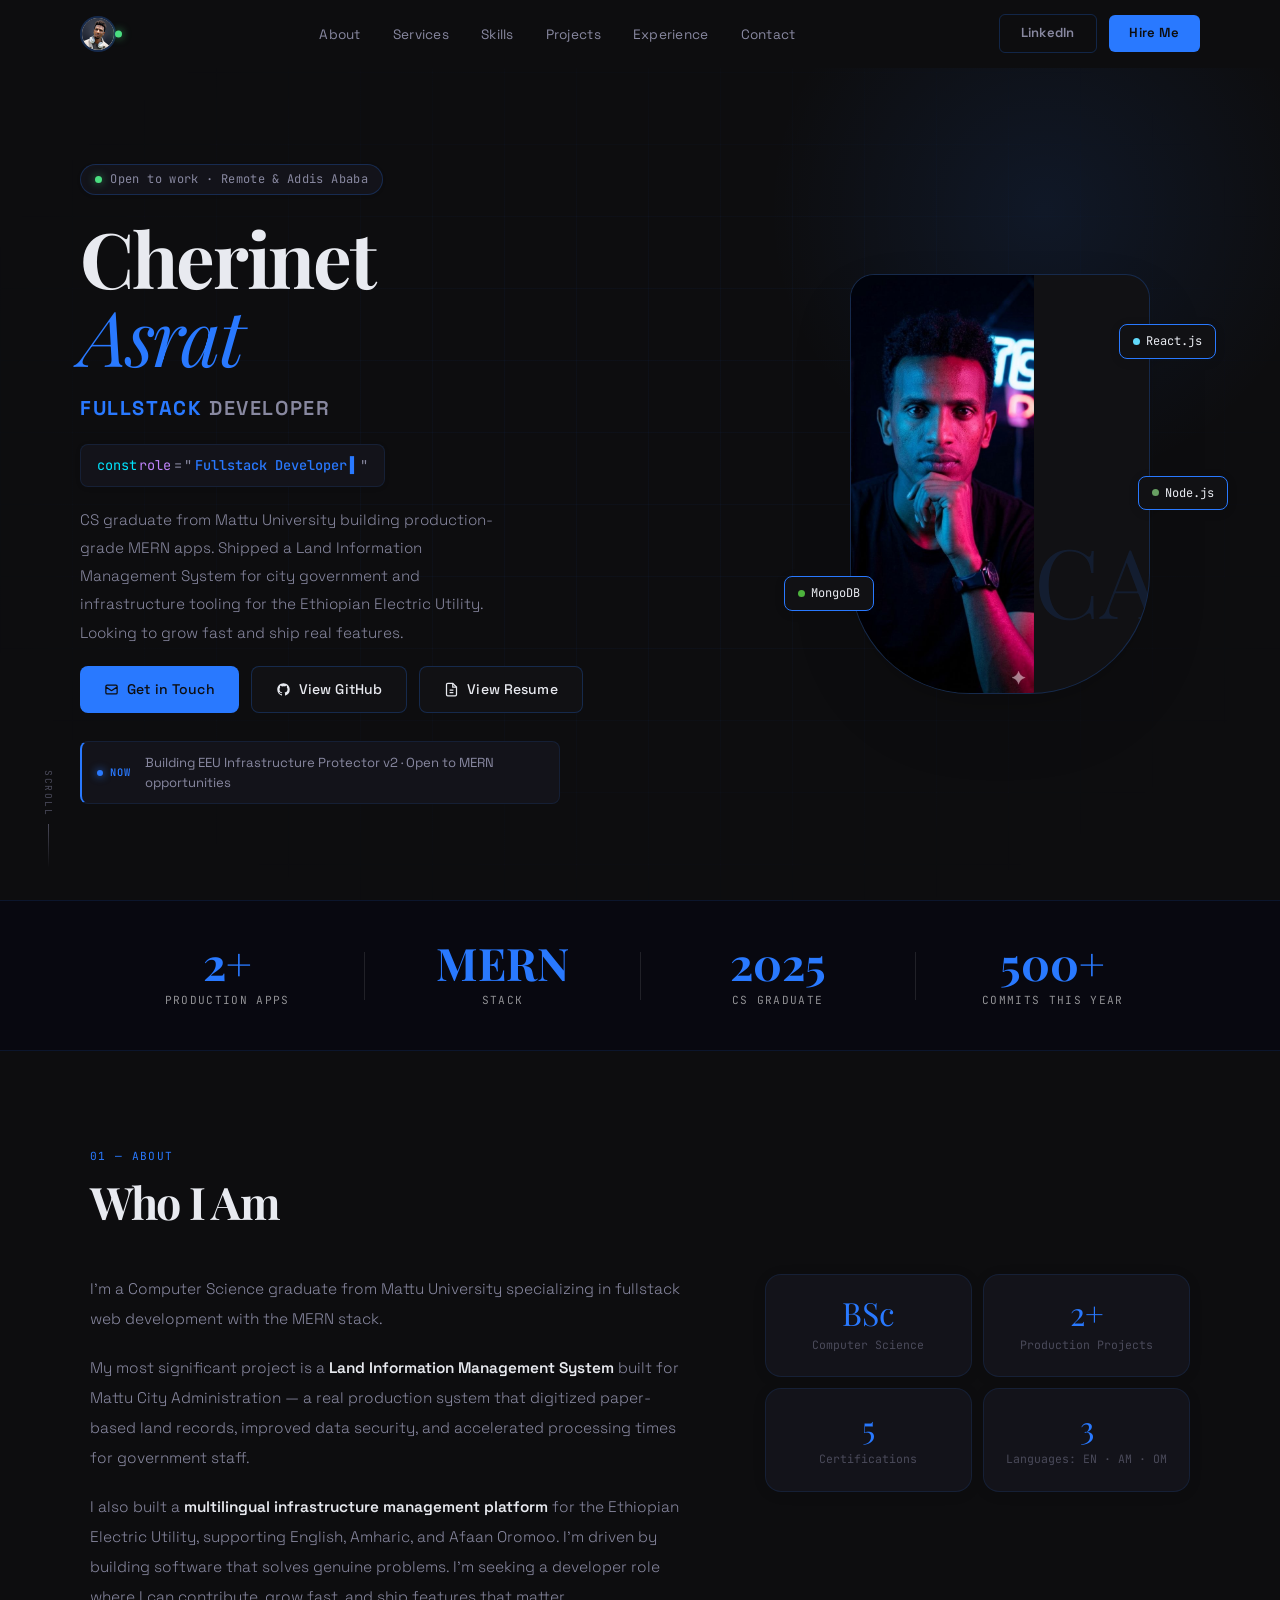
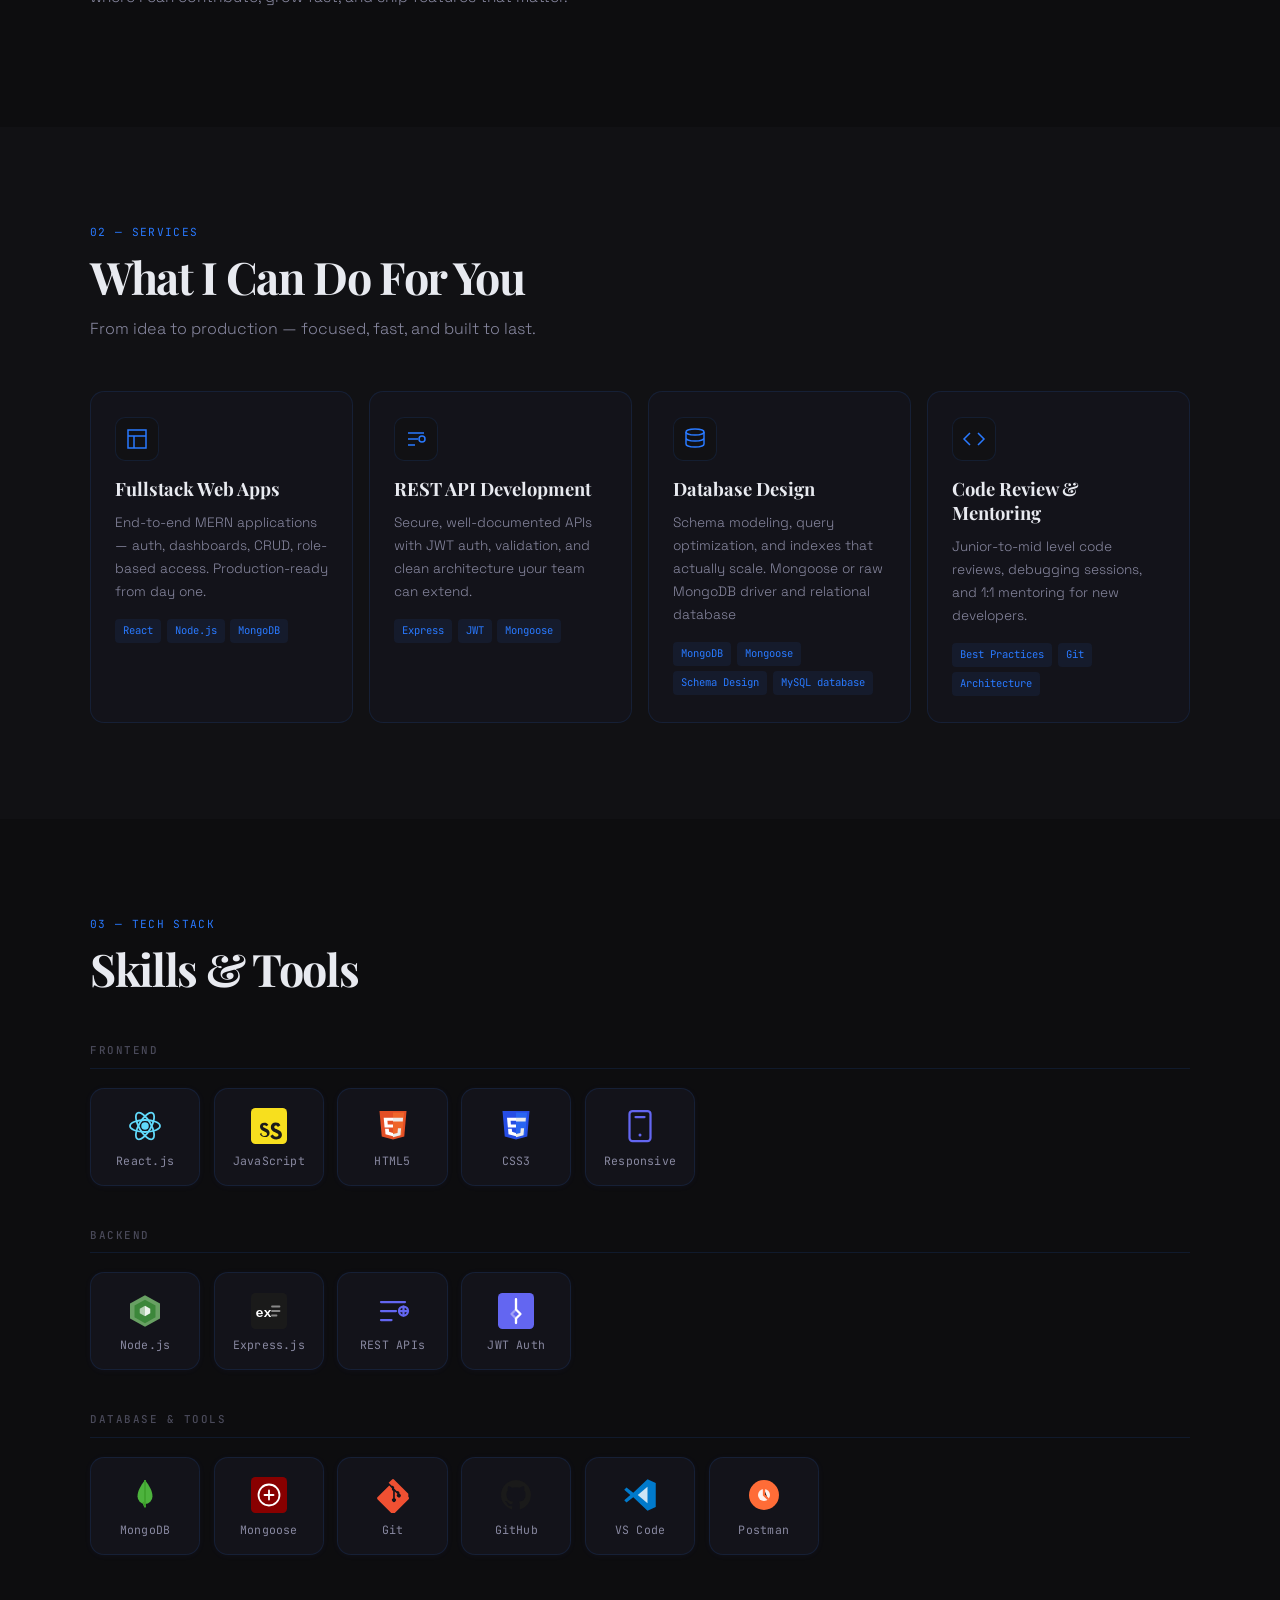
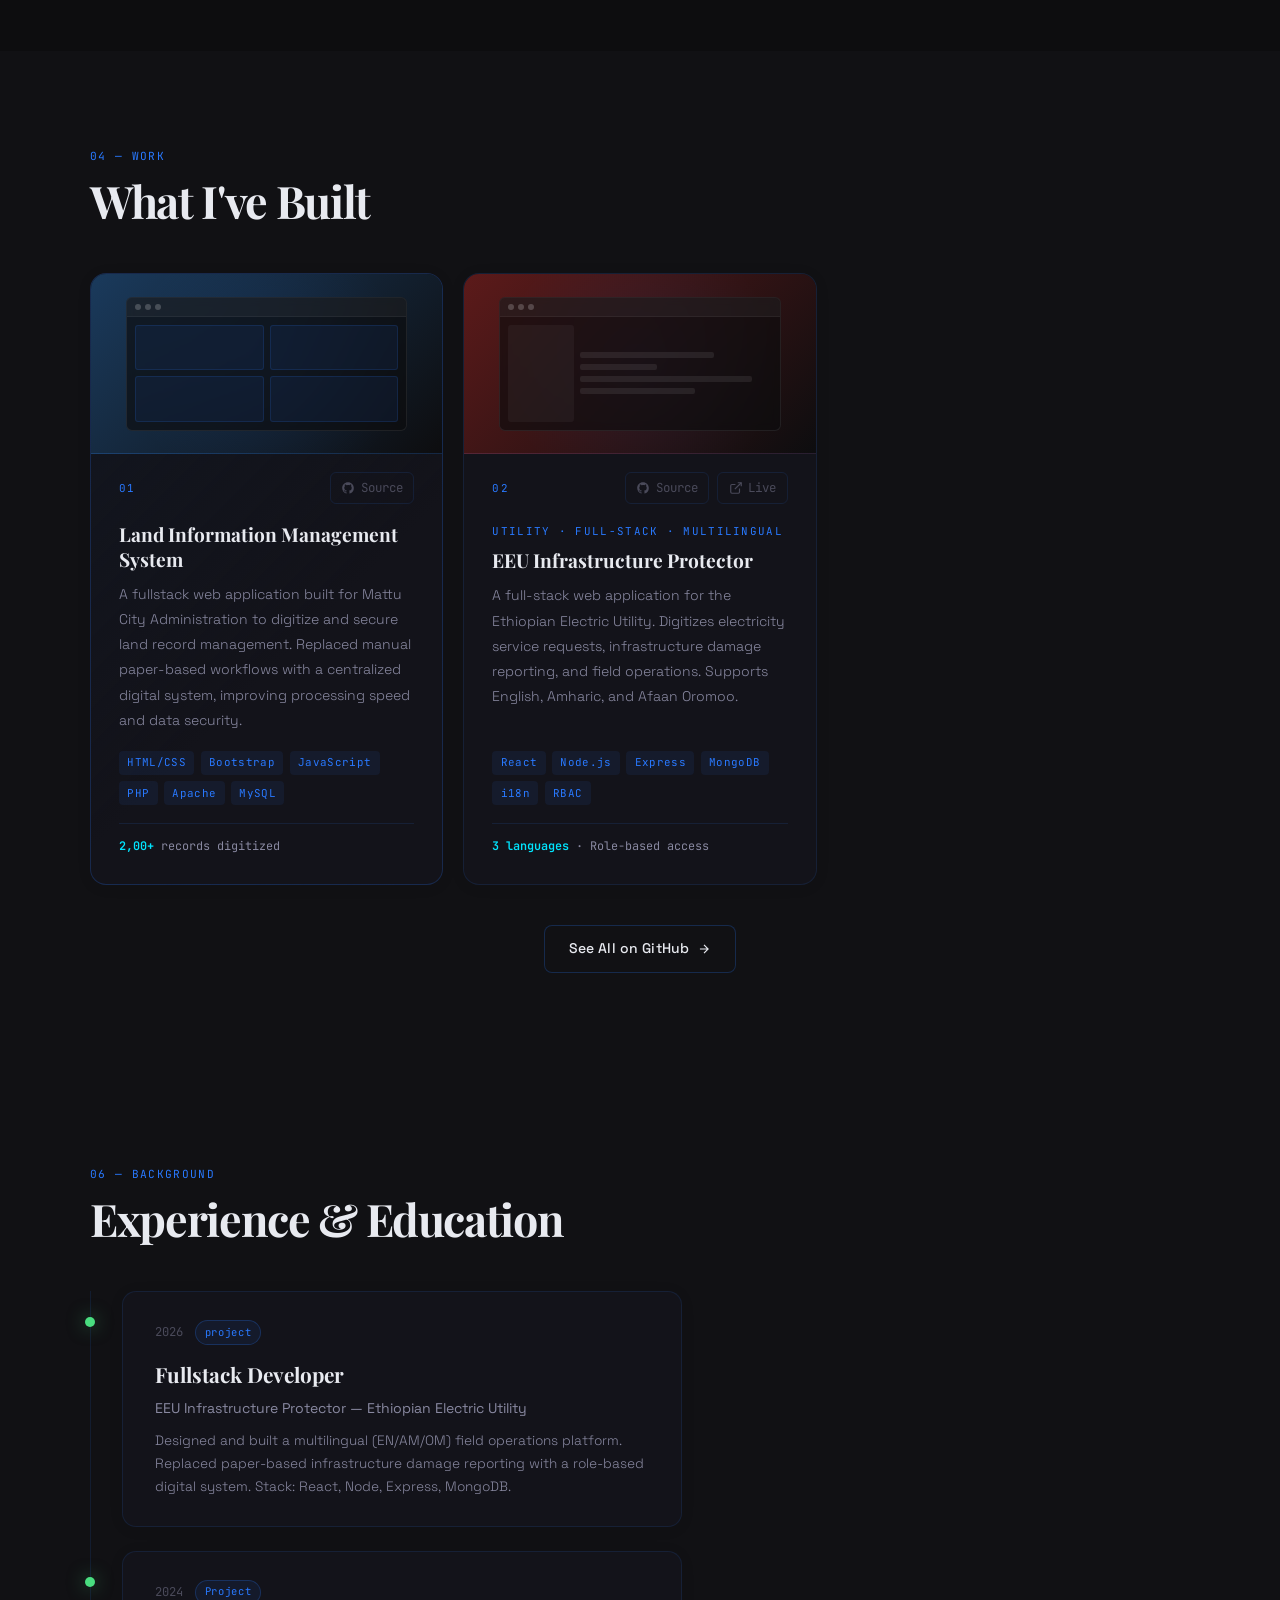
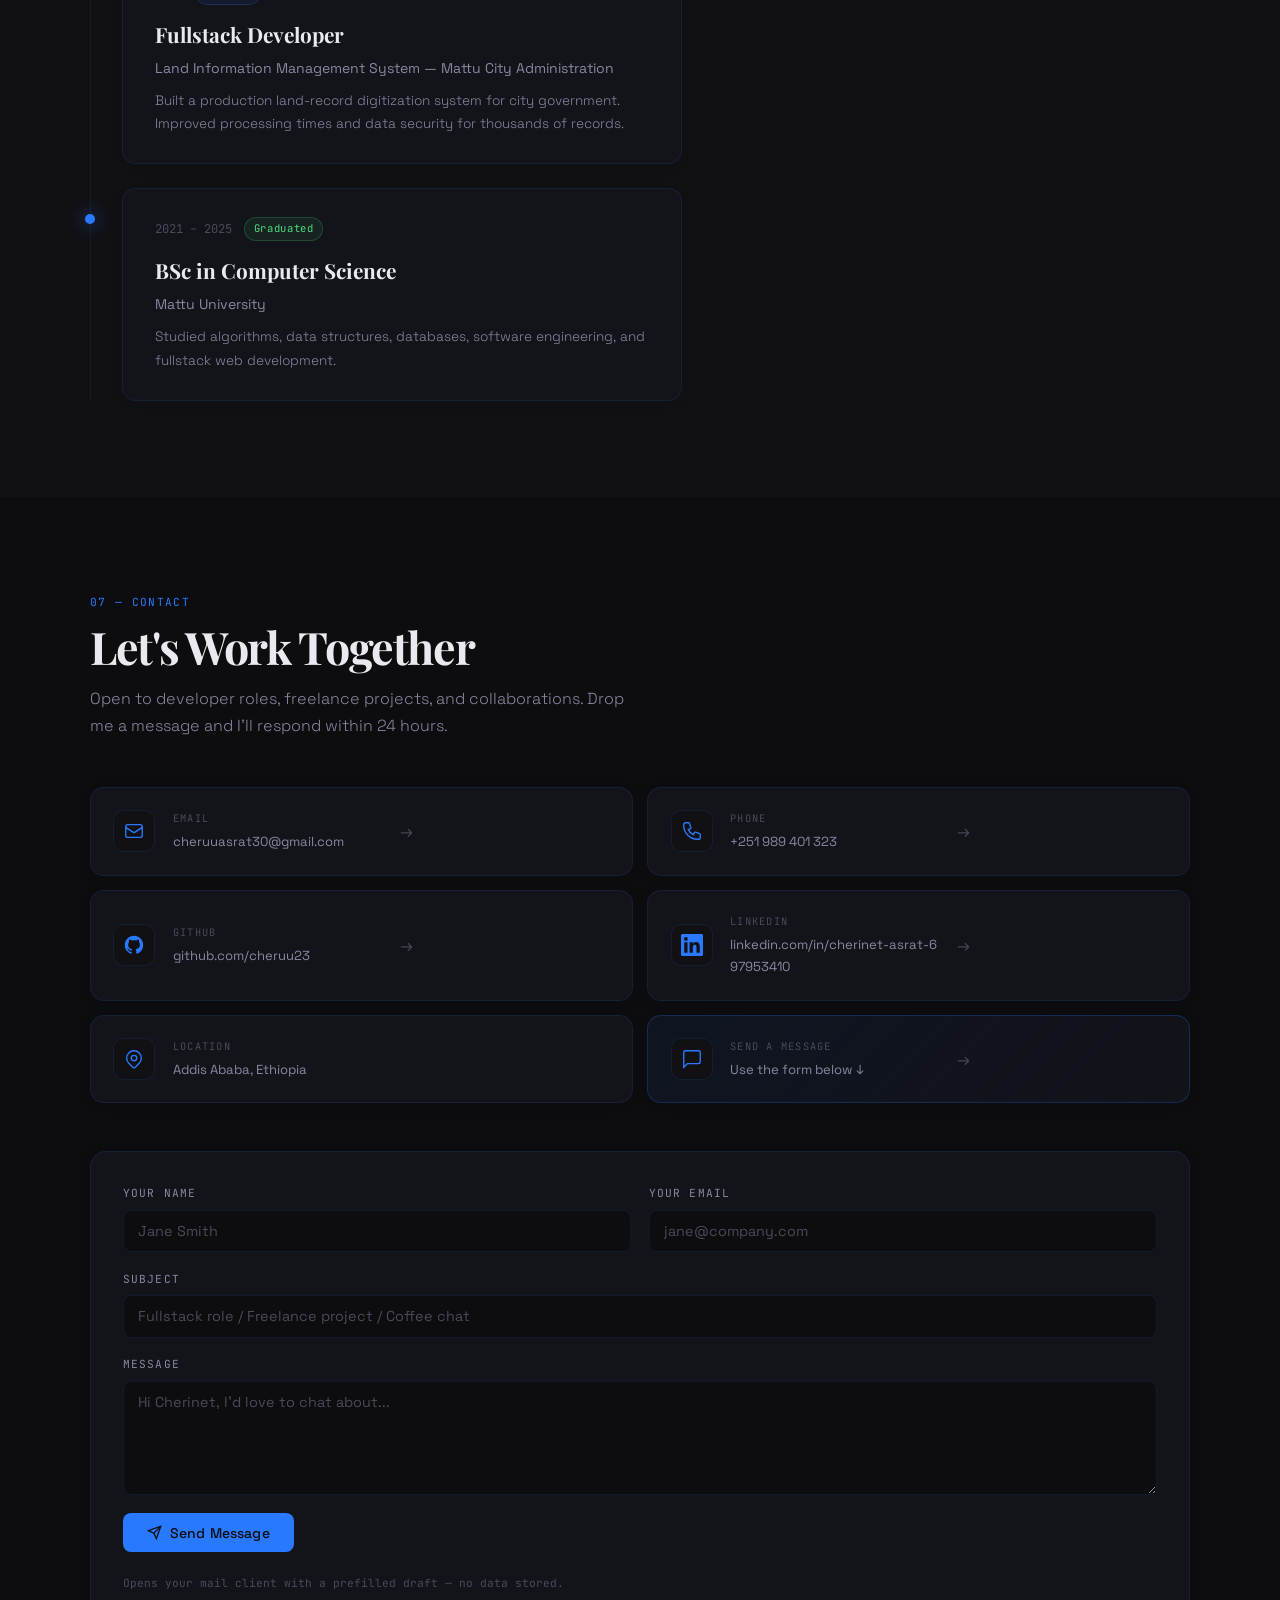
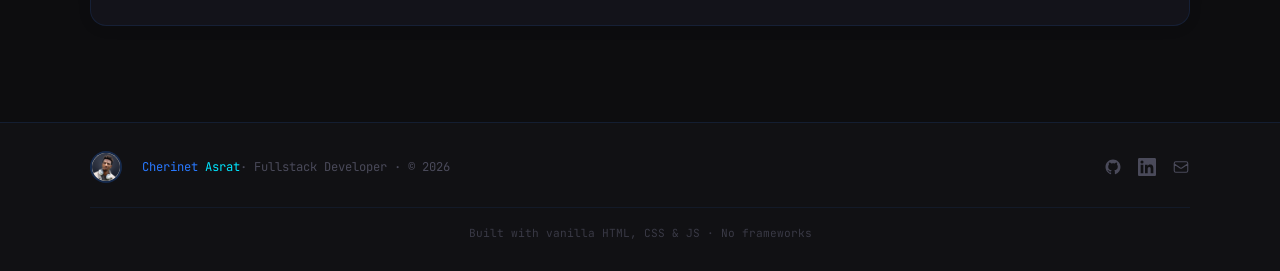
==== index.html @ 6701a4c5 "Update index.html" ====
<!DOCTYPE html>
<html lang="en">
<head>
  <meta charset="UTF-8" />
  <meta name="viewport" content="width=device-width, initial-scale=1.0"/>
  <meta name="description" content="Cherinet Asrat — Fullstack MERN Developer. CS graduate from Mattu University. Built production apps for Mattu City Administration and Ethiopian Electric Utility. Open to developer roles." />
  <meta name="keywords" content="Cherinet Asrat, Fullstack Developer, MERN Stack, React, Node.js, MongoDB, Ethiopia, Mattu University, Hire Developer" />
  <meta name="author" content="Cherinet Asrat" />
  <meta name="theme-color" content="#0d0d0f" />

  <!-- Open Graph -->
  <meta property="og:title" content="Cherinet Asrat — Fullstack MERN Developer" />
  <meta property="og:description" content="CS graduate building production-grade MERN apps. Shipped a Land Information Management System for city government. Open to opportunities." />
  <meta property="og:type" content="website" />
  <meta property="og:locale" content="en_US" />

  <!-- Twitter -->
  <meta name="twitter:card" content="summary_large_image" />
  <meta name="twitter:title" content="Cherinet Asrat — Fullstack MERN Developer" />
  <meta name="twitter:description" content="CS graduate building production-grade MERN apps. Open to developer roles." />

  <title>Cherinet Asrat — Fullstack MERN Developer · Open to Work</title>

  <link rel="icon" type="image/svg+xml" href="data:image/svg+xml,%3Csvg xmlns='http://www.w3.org/2000/svg' viewBox='0 0 100 100'%3E%3Crect width='100' height='100' rx='20' fill='%232979ff'/%3E%3Ctext x='50' y='68' font-family='Georgia,serif' font-size='52' font-weight='700' fill='%23000' text-anchor='middle'%3ECA%3C/text%3E%3C/svg%3E" />

  <link rel="preconnect" href="https://fonts.googleapis.com">
  <link rel="preconnect" href="https://fonts.gstatic.com" crossorigin>
  <link href="https://fonts.googleapis.com/css2?family=Playfair+Display:ital,wght@0,400;0,700;1,400&family=Space+Grotesk:wght@300;400;500;600&family=JetBrains+Mono:wght@400;500&display=swap" rel="stylesheet"/>

  <link rel="stylesheet" href="style.css" />
</head>
<body>

  <!-- Scroll Progress -->
  <div class="scroll-progress" id="scrollProgress"></div>

  <!-- Cursor Glow (desktop) -->
  <div class="cursor-glow" id="cursorGlow" aria-hidden="true"></div>

  <!-- Navbar -->
  <nav class="navbar" id="navbar">
    <div class="nav-inner">
      <a href="#hero" class="nav-logo nav-logo--photo" aria-label="Cherinet Asrat — Home">
        <img src="cheruu.png" alt="Cherinet Asrat" class="logo-photo" onerror="this.style.display='none';this.nextElementSibling.style.display='flex'">
        <span class="logo-mark logo-mark--fallback">CA</span>
        <span class="logo-pulse" aria-hidden="true"></span>
      </a>
      <ul class="nav-links" id="navLinks">
        <li><a href="#about">About</a></li>
        <li><a href="#services">Services</a></li>
        <li><a href="#skills">Skills</a></li>
        <li><a href="#projects">Projects</a></li>
        <li><a href="#experience">Experience</a></li>
        <li><a href="#contact">Contact</a></li>
      </ul>
      <div class="nav-actions">
        <a href="https://www.linkedin.com/in/cherinet-asrat-697953410" target="_blank" rel="noopener" class="btn-nav btn-nav--ghost">LinkedIn</a>
        <a href="mailto:cheruuasrat30@gmail.com" class="btn-nav">Hire Me</a>
      </div>
      <button class="hamburger" id="hamburger" aria-label="Toggle menu" aria-expanded="false">
        <span></span><span></span><span></span>
      </button>
    </div>
  </nav>

  <!-- Hero -->
  <section class="hero" id="hero">
    <div class="hero-inner">
      <div class="hero-left">
        <!-- Open to work badge -->
        <div class="hero-badge">
          <span class="badge-dot"></span>
          <span>Open to work · Remote & Addis Ababa</span>
        </div>

        <h1>Cherinet<br><em>Asrat</em></h1>
        <p class="hero-title-sub"><span class="hero-title-highlight">Fullstack</span> Developer</p>

        <!-- Animated rotating role (terminal style) -->
        <div class="hero-role" id="heroRole" aria-live="polite">
          <span class="role-prefix">const</span>
          <span class="role-var">role</span>
          <span class="role-eq"> = </span>
          <span class="role-bracket">"</span>
          <span class="role-typed" id="roleTyped"></span>
          <span class="role-cursor" aria-hidden="true">▌</span>
          <span class="role-bracket">"</span>
        </div>

        <p class="hero-bio">
          CS graduate from Mattu University building production-grade MERN apps.
          Shipped a Land Information Management System for city government
          and infrastructure tooling for the Ethiopian Electric Utility.
          Looking to grow fast and ship real features.
        </p>

        <div class="hero-cta">
          <a href="mailto:cheruuasrat30@gmail.com" class="btn btn-primary">
            <svg viewBox="0 0 24 24" fill="none" stroke="currentColor" stroke-width="2" width="15" height="15"><path d="M3 8l7.89 5.26a2 2 0 002.22 0L21 8M5 19h14a2 2 0 002-2V7a2 2 0 00-2-2H5a2 2 0 00-2 2v10a2 2 0 002 2z"/></svg>
            Get in Touch
          </a>
          <a href="https://github.com/cheruu23" target="_blank" rel="noopener" class="btn btn-ghost">
            <svg viewBox="0 0 24 24" fill="currentColor" width="15" height="15"><path d="M12 2C6.477 2 2 6.484 2 12.017c0 4.425 2.865 8.18 6.839 9.504.5.092.682-.217.682-.483 0-.237-.008-.868-.013-1.703-2.782.605-3.369-1.343-3.369-1.343-.454-1.158-1.11-1.466-1.11-1.466-.908-.62.069-.608.069-.608 1.003.07 1.531 1.032 1.531 1.032.892 1.53 2.341 1.088 2.91.832.092-.647.35-1.088.636-1.338-2.22-.253-4.555-1.113-4.555-4.951 0-1.093.39-1.988 1.029-2.688-.103-.253-.446-1.272.098-2.65 0 0 .84-.27 2.75 1.026A9.564 9.564 0 0112 6.844c.85.004 1.705.115 2.504.337 1.909-1.296 2.747-1.027 2.747-1.027.546 1.379.202 2.398.1 2.651.64.7 1.028 1.595 1.028 2.688 0 3.848-2.339 4.695-4.566 4.943.359.309.678.92.678 1.855 0 1.338-.012 2.419-.012 2.747 0 .268.18.58.688.482A10.019 10.019 0 0022 12.017C22 6.484 17.522 2 12 2z"/></svg>
            View GitHub
          </a>
          <a href="Cherinet Asrat.pdf" class="btn btn-ghost">
    <svg viewBox="0 0 24 24" fill="none" stroke="currentColor" stroke-width="2" width="15" height="15"><path d="M14 2H6a2 2 0 00-2 2v16a2 2 0 002 2h12a2 2 0 002-2V8z"/><polyline points="14 2 14 8 20 8"/><line x1="9" y1="13" x2="15" y2="13"/><line x1="9" y1="17" x2="15" y2="17"/></svg>
    View Resume
</a>
        </div>

        <!-- "Now" widget -->
        <div class="now-widget">
          <div class="now-label">
            <span class="now-dot"></span>
            <span>NOW</span>
          </div>
          <p class="now-text" id="nowText">Building EEU Infrastructure Protector v2 · Open to MERN opportunities</p>
        </div>
      </div>

      <div class="hero-right">
        <div class="hero-photo-wrap">
          <div class="hero-photo-rect">
            <div class="hero-photo-gradient" aria-hidden="true"></div>
            <img src="CHERUUHERO.jpg" alt="Cherinet Asrat" onerror="this.style.display='none';this.previousElementSibling.classList.add('visible')">
            <div class="hero-initials">CA</div>
          </div>
          <div class="hero-tag hero-tag--1">
            <span class="tag-dot react"></span> React.js
          </div>
          <div class="hero-tag hero-tag--2">
            <span class="tag-dot node"></span> Node.js
          </div>
          <div class="hero-tag hero-tag--3">
            <span class="tag-dot mongo"></span> MongoDB
          </div>
        </div>
      </div>
    </div>

    <div class="hero-scroll">
      <span>Scroll</span>
      <div class="scroll-line"></div>
    </div>
  </section>

  <!-- Stats Strip -->
  <div class="stats-strip">
    <div class="stats-strip-inner">
      <div class="strip-stat">
        <span class="strip-num"><span class="counter" data-target="2">0</span>+</span>
        <span class="strip-label">Production Apps</span>
      </div>
      <div class="strip-divider"></div>
      <div class="strip-stat">
        <span class="strip-num">MERN</span>
        <span class="strip-label">Stack</span>
      </div>
      <div class="strip-divider"></div>
      <div class="strip-stat">
        <span class="strip-num">2025</span>
        <span class="strip-label">CS Graduate</span>
      </div>
      <div class="strip-divider"></div>
      <div class="strip-stat">
        <span class="strip-num"><span class="counter" data-target="500">0</span>+</span>
        <span class="strip-label">Commits This Year</span>
      </div>
    </div>
  </div>

  <!-- About -->
  <section class="section" id="about">
    <div class="container">
      <div class="section-header">
        <span class="section-eyebrow">01 — About</span>
        <h2 class="section-title">Who I Am</h2>
      </div>
      <div class="about-grid">
        <div class="about-text-block">
          <p>
            I'm a Computer Science graduate from Mattu University specializing in
            fullstack web development with the MERN stack.
          </p>
          <p>
            My most significant project is a <strong>Land Information Management System</strong> built
            for Mattu City Administration — a real production system that digitized paper-based land
            records, improved data security, and accelerated processing times for government staff.
          </p>
          <p>
            I also built a <strong>multilingual infrastructure management platform</strong> for the
            Ethiopian Electric Utility, supporting English, Amharic, and Afaan Oromoo.
            I'm driven by building software that solves genuine problems. I'm seeking a developer
            role where I can contribute, grow fast, and ship features that matter.
          </p>
        </div>
        <div class="about-stats">
          <div class="stat-card">
            <span class="stat-num">BSc</span>
            <span class="stat-label">Computer Science</span>
          </div>
          <div class="stat-card">
            <span class="stat-num">2+</span>
            <span class="stat-label">Production Projects</span>
          </div>
          <div class="stat-card">
            <span class="stat-num" id="dynamic-cert-count">5</span>
            <span class="stat-label">Certifications</span>
          </div>
          <div class="stat-card">
            <span class="stat-num">3</span>
            <span class="stat-label">Languages: EN · AM · OM</span>
          </div>
        </div>
      </div>
    </div>
  </section>

  <!-- Services -->
  <section class="section section--alt" id="services">
    <div class="container">
      <div class="section-header">
        <span class="section-eyebrow">02 — Services</span>
        <h2 class="section-title">What I Can Do For You</h2>
        <p class="section-subtitle">From idea to production — focused, fast, and built to last.</p>
      </div>
      <div class="services-grid">

        <div class="service-card">
          <div class="service-icon">
            <svg viewBox="0 0 24 24" fill="none" stroke="currentColor" stroke-width="1.5" width="24" height="24">
              <path d="M3 3h18v18H3z"/><path d="M3 9h18M9 21V9"/>
            </svg>
          </div>
          <h3>Fullstack Web Apps</h3>
          <p>End-to-end MERN applications — auth, dashboards, CRUD, role-based access. Production-ready from day one.</p>
          <ul class="service-tags">
            <li>React</li><li>Node.js</li><li>MongoDB</li>
          </ul>
        </div>

        <div class="service-card">
          <div class="service-icon">
            <svg viewBox="0 0 24 24" fill="none" stroke="currentColor" stroke-width="1.5" width="24" height="24">
              <path d="M4 6h16M4 12h10M4 18h7"/><circle cx="18" cy="12" r="3"/>
            </svg>
          </div>
          <h3>REST API Development</h3>
          <p>Secure, well-documented APIs with JWT auth, validation, and clean architecture your team can extend.</p>
          <ul class="service-tags">
            <li>Express</li><li>JWT</li><li>Mongoose</li>
          </ul>
        </div>

        <div class="service-card">
          <div class="service-icon">
            <svg viewBox="0 0 24 24" fill="none" stroke="currentColor" stroke-width="1.5" width="24" height="24">
              <ellipse cx="12" cy="5" rx="9" ry="3"/><path d="M3 5v6a9 3 0 0018 0V5M3 11v6a9 3 0 0018 0v-6"/>
            </svg>
          </div>
          <h3>Database Design</h3>
          <p>Schema modeling, query optimization, and indexes that actually scale. Mongoose or raw MongoDB driver and relational database</p>
          <ul class="service-tags">
            <li>MongoDB</li><li>Mongoose</li><li>Schema Design</li><li>MySQL database</li>
          </ul>
        </div>

        <div class="service-card">
          <div class="service-icon">
            <svg viewBox="0 0 24 24" fill="none" stroke="currentColor" stroke-width="1.5" width="24" height="24">
              <path d="M16 18l6-6-6-6M8 6l-6 6 6 6"/>
            </svg>
          </div>
          <h3>Code Review & Mentoring</h3>
          <p>Junior-to-mid level code reviews, debugging sessions, and 1:1 mentoring for new developers.</p>
          <ul class="service-tags">
            <li>Best Practices</li><li>Git</li><li>Architecture</li>
          </ul>
        </div>

      </div>
    </div>
  </section>

  <!-- Skills -->
  <section class="section" id="skills">
    <div class="container">
      <div class="section-header">
        <span class="section-eyebrow">03 — Tech Stack</span>
        <h2 class="section-title">Skills &amp; Tools</h2>
      </div>

      <div class="skills-layout">

        <div class="skill-group">
          <h3 class="skill-group-title">Frontend</h3>
          <div class="skills-grid">

            <div class="skill-card">
              <svg viewBox="0 0 24 24" fill="none" xmlns="http://www.w3.org/2000/svg">
                <circle cx="12" cy="12" r="2.5" fill="#61dafb"/>
                <ellipse cx="12" cy="12" rx="10" ry="4" stroke="#61dafb" stroke-width="1.2" fill="none"/>
                <ellipse cx="12" cy="12" rx="10" ry="4" stroke="#61dafb" stroke-width="1.2" fill="none" transform="rotate(60 12 12)"/>
                <ellipse cx="12" cy="12" rx="10" ry="4" stroke="#61dafb" stroke-width="1.2" fill="none" transform="rotate(120 12 12)"/>
              </svg>
              <span>React.js</span>
            </div>

            <div class="skill-card">
              <svg viewBox="0 0 24 24" xmlns="http://www.w3.org/2000/svg">
                <rect width="24" height="24" rx="3" fill="#f7df1e"/>
                <path d="M7 17.5c.4.7 1 1.2 2 1.2 1.1 0 1.7-.5 1.7-1.3 0-.9-.7-1.2-1.8-1.7l-.6-.3C6.9 14.8 6 14 6 12.4c0-1.5 1.1-2.6 2.9-2.6 1.2 0 2.1.4 2.7 1.5l-1.5.9c-.3-.5-.6-.7-1.2-.7-.6 0-.9.3-.9.7 0 .5.3.7 1.3 1.1l.6.3c1.6.7 2.5 1.4 2.5 3 0 1.7-1.3 2.8-3.1 2.8-1.7 0-2.8-.8-3.4-2l1.1-.9zm7.5.2c.5.8 1.1 1.4 2.2 1.4 1 0 1.6-.5 1.6-1.1 0-.8-.6-1.1-1.7-1.5l-.6-.3c-1.7-.7-2.8-1.6-2.8-3.5 0-1.7 1.3-3 3.3-3 1.4 0 2.4.5 3.1 1.8l-1.7 1.1c-.4-.7-.8-1-1.4-1-.6 0-1 .4-1 1 0 .7.4 1 1.4 1.4l.6.3c2 .8 3.1 1.7 3.1 3.6 0 2-1.6 3.1-3.7 3.1-2.1 0-3.4-1-4-2.4l1.6-.9z" fill="#1a1a1a"/>
              </svg>
              <span>JavaScript</span>
            </div>

            <div class="skill-card">
              <svg viewBox="0 0 24 24" xmlns="http://www.w3.org/2000/svg">
                <path d="M3 2l1.5 17L12 21l7.5-2L21 2H3z" fill="#e34f26"/>
                <path d="M12 19.5l6.1-1.7 1.3-14.8H12v16.5z" fill="#ef652a"/>
                <path d="M12 11h-3.5l-.2-2.5H12V6.5H5.8l.6 6.5H12V11zm0 5.5l-.1.1-2.5-.7-.2-2.1H6.7l.3 3.7 5 1.4V16.5z" fill="#fff"/>
                <path d="M12 11v2.5h3.3l-.3 3.1-3 .8V19.5l5-1.4.4-4.6H12zm0-4.5v2.5h6.5l.2-2.5H12z" fill="#ebebeb"/>
              </svg>
              <span>HTML5</span>
            </div>

            <div class="skill-card">
              <svg viewBox="0 0 24 24" xmlns="http://www.w3.org/2000/svg">
                <path d="M3 2l1.5 17L12 21l7.5-2L21 2H3z" fill="#264de4"/>
                <path d="M12 19.5l6.1-1.7 1.3-14.8H12v16.5z" fill="#2965f1"/>
                <path d="M12 11H8.6l-.2-2.5H12V6.5H6l.6 6.5H12V11zm0 5.5-.1.1-2.5-.7-.2-2.1H6.7l.3 3.7 5 1.4V16.5z" fill="#fff"/>
                <path d="M12 11v2.5h3.2l-.3 3.1-2.9.8V19.5l5-1.4.4-4.6H12zm0-4.5v2.5h6.4l.2-2.5H12z" fill="#ebebeb"/>
              </svg>
              <span>CSS3</span>
            </div>

            <div class="skill-card">
              <svg viewBox="0 0 24 24" fill="none" stroke="#6366f1" stroke-width="1.5" xmlns="http://www.w3.org/2000/svg">
                <rect x="5" y="2" width="14" height="20" rx="2" stroke="#6366f1"/>
                <circle cx="12" cy="18" r="1" fill="#6366f1" stroke="none"/>
                <path d="M9 6h6" stroke-linecap="round"/>
              </svg>
              <span>Responsive</span>
            </div>

          </div>
        </div>

        <div class="skill-group">
          <h3 class="skill-group-title">Backend</h3>
          <div class="skills-grid">

            <div class="skill-card">
              <svg viewBox="0 0 24 24" xmlns="http://www.w3.org/2000/svg">
                <path d="M12 1.5L2 7v10l10 5.5L22 17V7L12 1.5z" fill="#68a063"/>
                <path d="M12 4.5l7 3.9v7.8l-7 3.9-7-3.9V8.4l7-3.9z" fill="#3c873a"/>
                <path d="M12 8.5v7l3.5-2V10.5L12 8.5z" fill="#fff" opacity=".9"/>
                <path d="M12 8.5L8.5 10.5v3l3.5 2v-7z" fill="#fff" opacity=".6"/>
              </svg>
              <span>Node.js</span>
            </div>

            <div class="skill-card">
              <svg viewBox="0 0 24 24" xmlns="http://www.w3.org/2000/svg">
                <rect width="24" height="24" rx="3" fill="#1a1a1a"/>
                <text x="3" y="16" font-family="monospace" font-size="9" font-weight="bold" fill="#ffffff">ex</text>
                <path d="M14 9h5M14 12h5M14 15h3" stroke="#888" stroke-width="1.2" stroke-linecap="round"/>
              </svg>
              <span>Express.js</span>
            </div>

            <div class="skill-card">
              <svg viewBox="0 0 24 24" fill="none" stroke="#6366f1" stroke-width="1.5" xmlns="http://www.w3.org/2000/svg">
                <path d="M4 6h16M4 12h10M4 18h7" stroke-linecap="round"/>
                <circle cx="19" cy="12" r="3" stroke="#6366f1"/>
                <path d="M19 9v6M16 12h6" stroke-linecap="round"/>
              </svg>
              <span>REST APIs</span>
            </div>

            <div class="skill-card">
              <svg viewBox="0 0 24 24" fill="none" xmlns="http://www.w3.org/2000/svg">
                <rect width="24" height="24" rx="3" fill="#6366f1"/>
                <path d="M12 4v7l3 3-3 3v3" stroke="#fff" stroke-width="1.5" stroke-linecap="round" stroke-linejoin="round"/>
                <path d="M12 4v7l-3 3 3 3v3" stroke="rgba(255,255,255,0.4)" stroke-width="1.5" stroke-linecap="round" stroke-linejoin="round"/>
              </svg>
              <span>JWT Auth</span>
            </div>

          </div>
        </div>

        <div class="skill-group">
          <h3 class="skill-group-title">Database &amp; Tools</h3>
          <div class="skills-grid">

            <div class="skill-card">
              <svg viewBox="0 0 24 24" xmlns="http://www.w3.org/2000/svg">
                <path d="M12 2C9 6 7 9.5 7 13a5 5 0 0010 0c0-3.5-2-7-5-11z" fill="#4db33d"/>
                <path d="M12 2v18" stroke="#3fa32d" stroke-width="1.2"/>
                <path d="M12 20c0 0-1-1-1-3" stroke="#3fa32d" stroke-width="1" stroke-linecap="round"/>
              </svg>
              <span>MongoDB</span>
            </div>

            <div class="skill-card">
              <svg viewBox="0 0 24 24" fill="none" xmlns="http://www.w3.org/2000/svg">
                <rect width="24" height="24" rx="3" fill="#880000"/>
                <path d="M5 12c0-3.9 3.1-7 7-7s7 3.1 7 7-3.1 7-7 7-7-3.1-7-7z" stroke="#fff" stroke-width="1.2" fill="none"/>
                <path d="M9 12h6M12 9v6" stroke="#fff" stroke-width="1.2" stroke-linecap="round"/>
              </svg>
              <span>Mongoose</span>
            </div>

            <div class="skill-card">
              <svg viewBox="0 0 24 24" xmlns="http://www.w3.org/2000/svg">
                <path d="M22.2 11.2l-9.4-9.4a1.1 1.1 0 00-1.6 0L9.1 3.9l2 2a1.3 1.3 0 011.6 1.7l1.9 1.9a1.3 1.3 0 011.7 1.6 1.3 1.3 0 11-1.3.3l-1.8-1.8v4.6a1.3 1.3 0 11-1.1 0V9.3a1.3 1.3 0 01-.7-1.7L9.5 5.7 1.8 13.4a1.1 1.1 0 000 1.6l9.4 9.4a1.1 1.1 0 001.6 0l9.4-9.4a1.1 1.1 0 000-1.8z" fill="#f05032"/>
              </svg>
              <span>Git</span>
            </div>

            <div class="skill-card">
              <svg viewBox="0 0 24 24" fill="#1a1a1a" xmlns="http://www.w3.org/2000/svg">
                <path d="M12 2C6.477 2 2 6.484 2 12.017c0 4.425 2.865 8.18 6.839 9.504.5.092.682-.217.682-.483 0-.237-.008-.868-.013-1.703-2.782.605-3.369-1.343-3.369-1.343-.454-1.158-1.11-1.466-1.11-1.466-.908-.62.069-.608.069-.608 1.003.07 1.531 1.032 1.531 1.032.892 1.53 2.341 1.088 2.91.832.092-.647.35-1.088.636-1.338-2.22-.253-4.555-1.113-4.555-4.951 0-1.093.39-1.988 1.029-2.688-.103-.253-.446-1.272.098-2.65 0 0 .84-.27 2.75 1.026A9.564 9.564 0 0112 6.844c.85.004 1.705.115 2.504.337 1.909-1.296 2.747-1.027 2.747-1.027.546 1.379.202 2.398.1 2.651.64.7 1.028 1.595 1.028 2.688 0 3.848-2.339 4.695-4.566 4.943.359.309.678.92.678 1.855 0 1.338-.012 2.419-.012 2.747 0 .268.18.58.688.482A10.019 10.019 0 0022 12.017C22 6.484 17.522 2 12 2z"/>
              </svg>
              <span>GitHub</span>
            </div>

            <div class="skill-card">
              <svg viewBox="0 0 24 24" xmlns="http://www.w3.org/2000/svg">
                <path d="M17 1.5L7.5 10.5 3 7 1.5 8.5l4 3.5-4 3.5L3 17l4.5-3.5L17 22.5l5.5-2.5v-16L17 1.5z" fill="#007acc"/>
                <path d="M17 6.5l-6.5 5.5 6.5 5.5V6.5z" fill="#fff" opacity=".8"/>
              </svg>
              <span>VS Code</span>
            </div>

            <div class="skill-card">
              <svg viewBox="0 0 24 24" xmlns="http://www.w3.org/2000/svg">
                <circle cx="12" cy="12" r="10" fill="#ff6c37"/>
                <path d="M16 12a4 4 0 11-8 0 4 4 0 018 0z" fill="#fff" opacity=".9"/>
                <path d="M12 8v4l2.5 2.5" stroke="#ff6c37" stroke-width="1.5" stroke-linecap="round"/>
              </svg>
              <span>Postman</span>
            </div>

          </div>
        </div>

      </div>
    </div>
  </section>

  <!-- Projects -->
  <section class="section section--alt" id="projects">
    <div class="container">
      <div class="section-header">
        <span class="section-eyebrow">04 — Work</span>
        <h2 class="section-title">What I've Built</h2>
      </div>
      <div class="projects-grid" id="projects-container">

        <div class="project-card project-card--featured">
          <div class="project-shot project-shot--land">
            <div class="shot-mock">
              <div class="mock-bar"><span></span><span></span><span></span></div>
              <div class="mock-grid">
                <div class="mock-card"></div>
                <div class="mock-card"></div>
                <div class="mock-card"></div>
                <div class="mock-card"></div>
              </div>
            </div>
          </div>
          <div class="project-header">
            <div class="project-number">01</div>
            <div class="project-links">
              <a href="https://github.com/cheruu23/git-remote-add-origin-https-github.com-your-username-landinfo" target="_blank" rel="noopener" aria-label="Source" class="project-link">
                <svg viewBox="0 0 24 24" fill="currentColor" width="14" height="14"><path d="M12 2C6.477 2 2 6.484 2 12.017c0 4.425 2.865 8.18 6.839 9.504.5.092.682-.217.682-.483 0-.237-.008-.868-.013-1.703-2.782.605-3.369-1.343-3.369-1.343-.454-1.158-1.11-1.466-1.11-1.466-.908-.62.069-.608.069-.608 1.003.07 1.531 1.032 1.531 1.032.892 1.53 2.341 1.088 2.91.832.092-.647.35-1.088.636-1.338-2.22-.253-4.555-1.113-4.555-4.951 0-1.093.39-1.988 1.029-2.688-.103-.253-.446-1.272.098-2.65 0 0 .84-.27 2.75 1.026A9.564 9.564 0 0112 6.844c.85.004 1.705.115 2.504.337 1.909-1.296 2.747-1.027 2.747-1.027.546 1.379.202 2.398.1 2.651.64.7 1.028 1.595 1.028 2.688 0 3.848-2.339 4.695-4.566 4.943.359.309.678.92.678 1.855 0 1.338-.012 2.419-.012 2.747 0 .268.18.58.688.482A10.019 10.019 0 0022 12.017C22 6.484 17.522 2 12 2z"/></svg>
                Source
              </a>
            </div>
          </div>
          <div class="project-body">
            <h3>Land Information Management System</h3>
            <p>A fullstack web application built for Mattu City Administration to digitize and secure land record management. Replaced manual paper-based workflows with a centralized digital system, improving processing speed and data security.</p>
          </div>
          <div class="project-tags">
            <span class="tag">HTML/CSS</span>
            <span class="tag">Bootstrap</span>
            <span class="tag">JavaScript</span>
            <span class="tag">PHP</span>
            <span class="tag">Apache</span>
            <span class="tag">MySQL</span>
          </div>
          <div class="project-footer">
            <div class="project-impact">
              <strong>2,00+</strong> records digitized
            </div>
          </div>
        </div>

        <div class="project-card">
          <div class="project-shot project-shot--eeu">
            <div class="shot-mock">
              <div class="mock-bar"><span></span><span></span><span></span></div>
              <div class="mock-row">
                <div class="mock-side"></div>
                <div class="mock-main">
                  <div class="mock-line w70"></div>
                  <div class="mock-line w40"></div>
                  <div class="mock-line w90"></div>
                  <div class="mock-line w60"></div>
                </div>
              </div>
            </div>
          </div>
          <div class="project-header">
            <div class="project-number">02</div>
            <div class="project-links">
              <a href="https://github.com/cheruu23/eeu-infrstructure-protetctor" target="_blank" rel="noopener" aria-label="Source" class="project-link">
                <svg viewBox="0 0 24 24" fill="currentColor" width="14" height="14"><path d="M12 2C6.477 2 2 6.484 2 12.017c0 4.425 2.865 8.18 6.839 9.504.5.092.682-.217.682-.483 0-.237-.008-.868-.013-1.703-2.782.605-3.369-1.343-3.369-1.343-.454-1.158-1.11-1.466-1.11-1.466-.908-.62.069-.608.069-.608 1.003.07 1.531 1.032 1.531 1.032.892 1.53 2.341 1.088 2.91.832.092-.647.35-1.088.636-1.338-2.22-.253-4.555-1.113-4.555-4.951 0-1.093.39-1.988 1.029-2.688-.103-.253-.446-1.272.098-2.65 0 0 .84-.27 2.75 1.026A9.564 9.564 0 0112 6.844c.85.004 1.705.115 2.504.337 1.909-1.296 2.747-1.027 2.747-1.027.546 1.379.202 2.398.1 2.651.64.7 1.028 1.595 1.028 2.688 0 3.848-2.339 4.695-4.566 4.943.359.309.678.92.678 1.855 0 1.338-.012 2.419-.012 2.747 0 .268.18.58.688.482A10.019 10.019 0 0022 12.017C22 6.484 17.522 2 12 2z"/></svg>
                Source
              </a>
              <a href="https://eeu-infrstructure-protetctor-nakb.vercel.app/" target="_blank" rel="noopener" class="project-link">
                <svg viewBox="0 0 24 24" fill="none" stroke="currentColor" stroke-width="2" width="14" height="14"><path d="M18 13v6a2 2 0 01-2 2H5a2 2 0 01-2-2V8a2 2 0 012-2h6"/><polyline points="15 3 21 3 21 9"/><line x1="10" y1="14" x2="21" y2="3"/></svg>
                Live
              </a>
            </div>
          </div>
          <div class="project-body">
            <span class="project-type">Utility · Full-Stack · Multilingual</span>
            <h3>EEU Infrastructure Protector</h3>
            <p>A full-stack web application for the Ethiopian Electric Utility. Digitizes electricity service requests, infrastructure damage reporting, and field operations. Supports English, Amharic, and Afaan Oromoo.</p>
          </div>
          <div class="project-tags">
            <span class="tag">React</span>
            <span class="tag">Node.js</span>
            <span class="tag">Express</span>
            <span class="tag">MongoDB</span>
            <span class="tag">i18n</span>
            <span class="tag">RBAC</span>
          </div>
          <div class="project-footer">
            <div class="project-impact">
              <strong>3 languages</strong> · Role-based access
            </div>
          </div>
        </div>

        <!-- dynamic projects injected here -->
      </div>
      <div class="projects-cta">
        <a href="https://github.com/cheruu23" target="_blank" rel="noopener" class="btn btn-ghost">
          See All on GitHub
          <svg viewBox="0 0 24 24" fill="none" stroke="currentColor" stroke-width="2" width="14" height="14"><path d="M5 12h14M12 5l7 7-7 7"/></svg>
        </a>
      </div>
    </div>
  </section>


  <!-- Experience & Education -->
  <section class="section section--alt" id="experience">
    <div class="container">
      <div class="section-header">
        <span class="section-eyebrow">06 — Background</span>
        <h2 class="section-title">Experience &amp; Education</h2>
      </div>
      <div class="timeline" id="experience-timeline">

        <div class="timeline-item timeline-item--work">
          <div class="timeline-dot"></div>
          <div class="timeline-content">
            <div class="timeline-meta">
              <span class="timeline-date">2026</span>
              <span class="timeline-badge timeline-badge--work">project</span>
            </div>
            <h3>Fullstack Developer</h3>
            <p class="timeline-school">EEU Infrastructure Protector — Ethiopian Electric Utility</p>
            <p class="timeline-desc">Designed and built a multilingual (EN/AM/OM) field operations platform. Replaced paper-based infrastructure damage reporting with a role-based digital system. Stack: React, Node, Express, MongoDB.</p>
          </div>
        </div>

        <div class="timeline-item timeline-item--work">
          <div class="timeline-dot"></div>
          <div class="timeline-content">
            <div class="timeline-meta">
              <span class="timeline-date">2024</span>
              <span class="timeline-badge timeline-badge--work">Project</span>
            </div>
            <h3>Fullstack Developer</h3>
            <p class="timeline-school">Land Information Management System — Mattu City Administration</p>
            <p class="timeline-desc">Built a production land-record digitization system for city government. Improved processing times and data security for thousands of records.</p>
          </div>
        </div>

        <div class="timeline-item">
          <div class="timeline-dot"></div>
          <div class="timeline-content">
            <div class="timeline-meta">
              <span class="timeline-date">2021 – 2025</span>
              <span class="timeline-badge">Graduated</span>
            </div>
            <h3>BSc in Computer Science</h3>
            <p class="timeline-school">Mattu University</p>
            <p class="timeline-desc">Studied algorithms, data structures, databases, software engineering, and fullstack web development.</p>
          </div>
        </div>

        <!-- Dynamic education/certs injected here -->
      </div>
    </div>
  </section>

  <!-- Contact -->
  <section class="section" id="contact">
    <div class="container">
      <div class="section-header">
        <span class="section-eyebrow">07 — Contact</span>
        <h2 class="section-title">Let's Work Together</h2>
        <p class="section-subtitle">Open to developer roles, freelance projects, and collaborations. Drop me a message and I'll respond within 24 hours.</p>
      </div>

      <div class="contact-grid">
        <a href="mailto:cheruuasrat30@gmail.com" class="contact-card">
          <div class="contact-icon">
            <svg viewBox="0 0 24 24" fill="none" stroke="currentColor" stroke-width="1.5" width="22" height="22"><path d="M3 8l7.89 5.26a2 2 0 002.22 0L21 8M5 19h14a2 2 0 002-2V7a2 2 0 00-2-2H5a2 2 0 00-2 2v10a2 2 0 002 2z"/></svg>
          </div>
          <div>
            <span class="contact-label">Email</span>
            <p>cheruuasrat30@gmail.com</p>
          </div>
          <div class="contact-arrow">→</div>
        </a>
        <a href="tel:+251989401323" class="contact-card">
          <div class="contact-icon">
            <svg viewBox="0 0 24 24" fill="none" stroke="currentColor" stroke-width="1.5" width="22" height="22"><path d="M3 5a2 2 0 012-2h3.28a1 1 0 01.948.684l1.498 4.493a1 1 0 01-.502 1.21l-2.257 1.13a11.042 11.042 0 005.516 5.516l1.13-2.257a1 1 0 011.21-.502l4.493 1.498a1 1 0 01.684.949V19a2 2 0 01-2 2h-1C9.716 21 3 14.284 3 6V5z"/></svg>
          </div>
          <div>
            <span class="contact-label">Phone</span>
            <p>+251 989 401 323</p>
          </div>
          <div class="contact-arrow">→</div>
        </a>
        <a href="https://github.com/cheruu23" target="_blank" rel="noopener" class="contact-card">
          <div class="contact-icon">
            <svg viewBox="0 0 24 24" fill="currentColor" width="22" height="22"><path d="M12 2C6.477 2 2 6.484 2 12.017c0 4.425 2.865 8.18 6.839 9.504.5.092.682-.217.682-.483 0-.237-.008-.868-.013-1.703-2.782.605-3.369-1.343-3.369-1.343-.454-1.158-1.11-1.466-1.11-1.466-.908-.62.069-.608.069-.608 1.003.07 1.531 1.032 1.531 1.032.892 1.53 2.341 1.088 2.91.832.092-.647.35-1.088.636-1.338-2.22-.253-4.555-1.113-4.555-4.951 0-1.093.39-1.988 1.029-2.688-.103-.253-.446-1.272.098-2.65 0 0 .84-.27 2.75 1.026A9.564 9.564 0 0112 6.844c.85.004 1.705.115 2.504.337 1.909-1.296 2.747-1.027 2.747-1.027.546 1.379.202 2.398.1 2.651.64.7 1.028 1.595 1.028 2.688 0 3.848-2.339 4.695-4.566 4.943.359.309.678.92.678 1.855 0 1.338-.012 2.419-.012 2.747 0 .268.18.58.688.482A10.019 10.019 0 0022 12.017C22 6.484 17.522 2 12 2z"/></svg>
          </div>
          <div>
            <span class="contact-label">GitHub</span>
            <p>github.com/cheruu23</p>
          </div>
          <div class="contact-arrow">→</div>
        </a>
        <a href="https://www.linkedin.com/in/cherinet-asrat-697953410" target="_blank" rel="noopener" class="contact-card">
          <div class="contact-icon">
            <svg viewBox="0 0 24 24" fill="currentColor" width="22" height="22"><path d="M20.447 20.452h-3.554v-5.569c0-1.328-.027-3.037-1.852-3.037-1.853 0-2.136 1.445-2.136 2.939v5.667H9.351V9h3.414v1.561h.046c.477-.9 1.637-1.85 3.37-1.85 3.601 0 4.267 2.37 4.267 5.455v6.286zM5.337 7.433a2.062 2.062 0 01-2.063-2.065 2.064 2.064 0 112.063 2.065zm1.782 13.019H3.555V9h3.564v11.452zM22.225 0H1.771C.792 0 0 .774 0 1.729v20.542C0 23.227.792 24 1.771 24h20.451C23.2 24 24 23.227 24 22.271V1.729C24 .774 23.2 0 22.222 0h.003z"/></svg>
          </div>
          <div>
            <span class="contact-label">LinkedIn</span>
            <p>linkedin.com/in/cherinet-asrat-697953410</p>
          </div>
          <div class="contact-arrow">→</div>
        </a>
        <div class="contact-card contact-card--static">
          <div class="contact-icon">
            <svg viewBox="0 0 24 24" fill="none" stroke="currentColor" stroke-width="1.5" width="22" height="22"><path d="M17.657 16.657L13.414 20.9a1.998 1.998 0 01-2.827 0l-4.244-4.243a8 8 0 1111.314 0z"/><path d="M15 11a3 3 0 11-6 0 3 3 0 016 0z"/></svg>
          </div>
          <div>
            <span class="contact-label">Location</span>
            <p>Addis Ababa, Ethiopia</p>
          </div>
        </div>
        <a href="#contact-form" class="contact-card contact-card--cta">
          <div class="contact-icon">
            <svg viewBox="0 0 24 24" fill="none" stroke="currentColor" stroke-width="1.5" width="22" height="22"><path d="M21 15a2 2 0 01-2 2H7l-4 4V5a2 2 0 012-2h14a2 2 0 012 2z"/></svg>
          </div>
          <div>
            <span class="contact-label">Send a message</span>
            <p>Use the form below ↓</p>
          </div>
          <div class="contact-arrow">→</div>
        </a>
      </div>

      <!-- Contact form -->
      <form class="contact-form" id="contact-form" onsubmit="return submitContactForm(event)">
        <div class="form-row">
          <div class="form-field">
            <label for="cf-name">Your Name</label>
            <input type="text" id="cf-name" name="name" required placeholder="Jane Smith" />
          </div>
          <div class="form-field">
            <label for="cf-email">Your Email</label>
            <input type="email" id="cf-email" name="email" required placeholder="jane@company.com" />
          </div>
        </div>
        <div class="form-field">
          <label for="cf-subject">Subject</label>
          <input type="text" id="cf-subject" name="subject" required placeholder="Fullstack role / Freelance project / Coffee chat" />
        </div>
        <div class="form-field">
          <label for="cf-message">Message</label>
          <textarea id="cf-message" name="message" rows="5" required placeholder="Hi Cherinet, I'd love to chat about..."></textarea>
        </div>
        <button type="submit" class="btn btn-primary btn-submit">
          <svg viewBox="0 0 24 24" fill="none" stroke="currentColor" stroke-width="2" width="15" height="15"><line x1="22" y1="2" x2="11" y2="13"/><polygon points="22 2 15 22 11 13 2 9 22 2"/></svg>
          Send Message
        </button>
        <p class="form-hint">Opens your mail client with a prefilled draft — no data stored.</p>
      </form>
    </div>
  </section>

  <a href="#hero" class="scroll-top" id="scrollTop" aria-label="Back to top">
    <svg viewBox="0 0 24 24" fill="none" stroke="currentColor" stroke-width="2" width="16" height="16"><path d="M18 15l-6-6-6 6"/></svg>
  </a>

  <footer>
    <div class="footer-inner">
      <div class="footer-left">
        <a href="#hero" class="nav-logo nav-logo--photo nav-logo--footer" aria-label="Back to top">
          <img src="cheruu.png" alt="Cherinet Asrat" class="logo-photo" onerror="this.style.display='none';this.nextElementSibling.style.display='flex'">
          <span class="logo-mark logo-mark--fallback">CA</span>
        </a>
        <p class="footer-copy"><span style="color: #2979ff;">Cherinet</span> <span style="color: #00e5ff;">Asrat</span>· Fullstack Developer · © 2026</p>
      </div>
      <div class="footer-links">
        <a href="https://github.com/cheruu23" target="_blank" rel="noopener" aria-label="GitHub">
          <svg viewBox="0 0 24 24" fill="currentColor" width="18" height="18"><path d="M12 2C6.477 2 2 6.484 2 12.017c0 4.425 2.865 8.18 6.839 9.504.5.092.682-.217.682-.483 0-.237-.008-.868-.013-1.703-2.782.605-3.369-1.343-3.369-1.343-.454-1.158-1.11-1.466-1.11-1.466-.908-.62.069-.608.069-.608 1.003.07 1.531 1.032 1.531 1.032.892 1.53 2.341 1.088 2.91.832.092-.647.35-1.088.636-1.338-2.22-.253-4.555-1.113-4.555-4.951 0-1.093.39-1.988 1.029-2.688-.103-.253-.446-1.272.098-2.65 0 0 .84-.27 2.75 1.026A9.564 9.564 0 0112 6.844c.85.004 1.705.115 2.504.337 1.909-1.296 2.747-1.027 2.747-1.027.546 1.379.202 2.398.1 2.651.64.7 1.028 1.595 1.028 2.688 0 3.848-2.339 4.695-4.566 4.943.359.309.678.92.678 1.855 0 1.338-.012 2.419-.012 2.747 0 .268.18.58.688.482A10.019 10.019 0 0022 12.017C22 6.484 17.522 2 12 2z"/></svg>
        </a>
        <a href="https://www.linkedin.com/in/cherinet-asrat-697953410" target="_blank" rel="noopener" aria-label="LinkedIn">
          <svg viewBox="0 0 24 24" fill="currentColor" width="18" height="18"><path d="M20.447 20.452h-3.554v-5.569c0-1.328-.027-3.037-1.852-3.037-1.853 0-2.136 1.445-2.136 2.939v5.667H9.351V9h3.414v1.561h.046c.477-.9 1.637-1.85 3.37-1.85 3.601 0 4.267 2.37 4.267 5.455v6.286zM5.337 7.433a2.062 2.062 0 01-2.063-2.065 2.064 2.064 0 112.063 2.065zm1.782 13.019H3.555V9h3.564v11.452zM22.225 0H1.771C.792 0 0 .774 0 1.729v20.542C0 23.227.792 24 1.771 24h20.451C23.2 24 24 23.227 24 22.271V1.729C24 .774 23.2 0 22.222 0h.003z"/></svg>
        </a>
        <a href="mailto:cheruuasrat30@gmail.com" aria-label="Email">
          <svg viewBox="0 0 24 24" fill="none" stroke="currentColor" stroke-width="1.5" width="18" height="18"><path d="M3 8l7.89 5.26a2 2 0 002.22 0L21 8M5 19h14a2 2 0 002-2V7a2 2 0 00-2-2H5a2 2 0 00-2 2v10a2 2 0 002 2z"/></svg>
        </a>
      </div>
      <div class="footer-built">
        <span>Built with vanilla HTML, CSS &amp; JS · No frameworks</span>
      </div>
    </div>
  </footer>

  <script src="script.js"></script>
</body>
</html>
---- style.css ----
/* ══════════════════════════════════════
   RESET
══════════════════════════════════════ */
*, *::before, *::after {
  box-sizing: border-box;
  margin: 0;
  padding: 0;
}

:root {
  --bg:           #0d0d0f;
  --bg-alt:       #111114;
  --accent:       #2979ff;
  --accent-hover: #1565e8;
  --accent-2:     #00e5ff;
  --accent-warm:  #d4a853;
  --text:         #e8eaf0;
  --muted:        #4a4a5a;
  --muted2:       #8888a0;
  --border:       rgba(41,121,255,0.12);
  --border2:      rgba(41,121,255,0.24);
  --card-bg:      #13131a;
  --dark-strip:   #080810;
  --nav-h:        68px;

  --bg2:          var(--bg-alt);
  --bg3:          #1a1a24;
  --accent-dim:   rgba(41,121,255,0.08);
  --accent-glow:  rgba(41,121,255,0.22);

  --font-display: 'Playfair Display', Georgia, serif;
  --font-mono:    'JetBrains Mono', 'Fira Code', monospace;
  --font-body:    'Space Grotesk', system-ui, sans-serif;
}

html { scroll-behavior: smooth; }

body {
  font-family: var(--font-body);
  background: var(--bg);
  color: var(--text);
  line-height: 1.7;
  -webkit-font-smoothing: antialiased;
  overflow-x: hidden;
}

::selection {
  background: var(--accent);
  color: var(--bg);
}

a { color: inherit; }

@media (prefers-reduced-motion: reduce) {
  *, *::before, *::after {
    animation-duration: 0.01ms !important;
    animation-iteration-count: 1 !important;
    transition-duration: 0.01ms !important;
  }
}

/* ══════════════════════════════════════
   SCROLL PROGRESS BAR
══════════════════════════════════════ */
.scroll-progress {
  position: fixed;
  top: 0; left: 0;
  height: 2px;
  width: 0%;
  background: linear-gradient(90deg, var(--accent), var(--accent-2));
  z-index: 200;
  transition: width 0.1s linear;
  box-shadow: 0 0 12px rgba(41,121,255,0.5);
}

/* ══════════════════════════════════════
   CURSOR GLOW (desktop only)
══════════════════════════════════════ */
.cursor-glow {
  position: fixed;
  top: 0; left: 0;
  width: 480px;
  height: 480px;
  border-radius: 50%;
  background: radial-gradient(circle, rgba(41,121,255,0.10) 0%, transparent 60%);
  pointer-events: none;
  z-index: 1;
  transform: translate(-50%, -50%);
  transition: opacity 0.3s;
  opacity: 0;
  mix-blend-mode: screen;
}

@media (hover: none) {
  .cursor-glow { display: none; }
}

@media (prefers-reduced-motion: reduce) {
  .cursor-glow { display: none; }
}

/* ══════════════════════════════════════
   STATS STRIP
══════════════════════════════════════ */
.stats-strip {
  background: var(--dark-strip);
  width: 100%;
  padding: 2.5rem 2.5rem;
  border-top: 1px solid var(--border);
  border-bottom: 1px solid var(--border);
}

.stats-strip-inner {
  max-width: 1100px;
  margin: 0 auto;
  display: flex;
  align-items: center;
  justify-content: center;
  gap: 0;
}

.strip-stat {
  display: flex;
  flex-direction: column;
  align-items: center;
  flex: 1;
  gap: 0.35rem;
}

.strip-num {
  font-family: var(--font-display);
  font-size: clamp(2rem, 4vw, 2.8rem);
  color: var(--accent);
  font-weight: 700;
  line-height: 1;
}

.strip-label {
  font-family: var(--font-mono);
  font-size: 0.7rem;
  color: rgba(255,255,255,0.55);
  text-transform: uppercase;
  letter-spacing: 0.12em;
  text-align: center;
}

.strip-divider {
  width: 1px;
  height: 48px;
  background: rgba(255,255,255,0.1);
  flex-shrink: 0;
}

/* ══════════════════════════════════════
   NAVBAR
══════════════════════════════════════ */
.navbar {
  position: fixed;
  top: 0; left: 0; right: 0;
  z-index: 100;
  height: var(--nav-h);
  background: var(--bg);
  transition: background 0.4s, box-shadow 0.4s, border-color 0.4s;
  animation: nav-slide-down 0.6s cubic-bezier(0.22, 1, 0.36, 1) both;
  border-bottom: 1px solid transparent;
}

@keyframes nav-slide-down {
  from { transform: translateY(-100%); opacity: 0; }
  to   { transform: translateY(0); opacity: 1; }
}

.nav-links li {
  animation: nav-link-fade 0.5s ease both;
}
.nav-links li:nth-child(1) { animation-delay: 0.35s; }
.nav-links li:nth-child(2) { animation-delay: 0.45s; }
.nav-links li:nth-child(3) { animation-delay: 0.55s; }
.nav-links li:nth-child(4) { animation-delay: 0.65s; }
.nav-links li:nth-child(5) { animation-delay: 0.75s; }
.nav-links li:nth-child(6) { animation-delay: 0.85s; }

@keyframes nav-link-fade {
  from { opacity: 0; transform: translateY(-8px); }
  to   { opacity: 1; transform: translateY(0); }
}

.nav-actions { animation: nav-link-fade 0.5s ease 0.9s both; }

.navbar.scrolled {
  background: rgba(13,13,15,0.85);
  backdrop-filter: blur(12px);
  -webkit-backdrop-filter: blur(12px);
  border-bottom-color: var(--border);
  box-shadow: 0 1px 0 var(--border), 0 4px 24px rgba(0,0,0,0.4);
}

.nav-inner {
  max-width: 1200px;
  margin: 0 auto;
  padding: 0 2.5rem;
  height: 100%;
  display: flex;
  align-items: center;
  gap: 2.5rem;
}

.nav-logo {
  font-family: var(--font-display);
  font-size: 1.35rem;
  color: var(--accent);
  text-decoration: none;
  letter-spacing: 2px;
  flex-shrink: 0;
  position: relative;
  display: inline-flex;
  align-items: center;
}

.logo-mark { display: inline-block; }

/* Photo logo in navbar / footer */
.nav-logo--photo {
  display: inline-flex;
  align-items: center;
  justify-content: center;
  padding: 0;
  overflow: visible;
}

.logo-photo {
  width: 36px;
  height: 36px;
  border-radius: 50%;
  object-fit: cover;
  object-position: top;
  display: block;
  border: 2px solid var(--border2);
  background: var(--bg-alt);
  transition: border-color 0.2s, transform 0.2s;
}

.nav-logo--photo:hover .logo-photo {
  border-color: var(--accent);
  transform: scale(1.05);
}

.logo-mark--fallback {
  display: none;
  width: 36px;
  height: 36px;
  border-radius: 50%;
  background: var(--bg-alt);
  border: 2px solid var(--border2);
  color: var(--accent);
  align-items: center;
  justify-content: center;
  font-family: var(--font-display);
  font-size: 0.95rem;
  letter-spacing: 0;
}

.nav-logo--footer .logo-photo,
.nav-logo--footer .logo-mark--fallback {
  width: 32px;
  height: 32px;
  font-size: 0.85rem;
}

/* shift the pulse dot further right when paired with photo */
.nav-logo--photo .logo-pulse {
  right: -6px;
}

.logo-pulse {
  position: absolute;
  top: 50%;
  right: -10px;
  transform: translateY(-50%);
  width: 7px;
  height: 7px;
  border-radius: 50%;
  background: #4ade80;
  box-shadow: 0 0 8px rgba(74,222,128,0.7);
  animation: pulse-green 2s ease-in-out infinite;
}

@keyframes pulse-green {
  0%, 100% { box-shadow: 0 0 8px rgba(74,222,128,0.6); }
  50%      { box-shadow: 0 0 16px rgba(74,222,128,0.95); }
}

.nav-links {
  display: flex;
  list-style: none;
  gap: 0;
  margin-left: auto;
  margin-right: auto;
}

.nav-links a {
  color: var(--muted2);
  text-decoration: none;
  font-size: 0.85rem;
  font-weight: 400;
  padding: 0.4rem 1rem;
  border-radius: 6px;
  transition: color 0.2s;
  letter-spacing: 0.02em;
  position: relative;
}

.nav-links a:hover,
.nav-links a.active {
  color: var(--text);
}

.nav-links a.active::after {
  content: '';
  position: absolute;
  bottom: -2px;
  left: 50%;
  transform: translateX(-50%);
  width: 4px;
  height: 4px;
  border-radius: 50%;
  background: var(--accent);
  box-shadow: 0 0 6px var(--accent);
}

.nav-actions {
  display: flex;
  align-items: center;
  gap: 0.75rem;
  flex-shrink: 0;
}

.btn-nav {
  padding: 0.48rem 1.3rem;
  background: var(--accent);
  color: var(--bg);
  border-radius: 6px;
  font-size: 0.82rem;
  font-weight: 600;
  text-decoration: none;
  transition: background 0.2s, transform 0.15s;
  letter-spacing: 0.02em;
}
.btn-nav:hover { background: var(--accent-hover); transform: translateY(-1px); }

.btn-nav--ghost {
  background: transparent;
  border: 1px solid var(--border2);
  color: var(--muted2);
}
.btn-nav--ghost:hover {
  background: transparent;
  color: var(--text);
  border-color: var(--accent);
}

.hamburger {
  display: none;
  flex-direction: column;
  gap: 5px;
  background: none;
  border: none;
  cursor: pointer;
  padding: 4px;
  margin-left: auto;
}
.hamburger span {
  display: block;
  width: 22px;
  height: 2px;
  background: var(--text);
  border-radius: 2px;
  transition: transform 0.3s, opacity 0.3s;
}
.hamburger.active span:nth-child(1) { transform: translateY(7px) rotate(45deg); }
.hamburger.active span:nth-child(2) { opacity: 0; }
.hamburger.active span:nth-child(3) { transform: translateY(-7px) rotate(-45deg); }

/* ══════════════════════════════════════
   HERO
══════════════════════════════════════ */
.hero {
  min-height: 100vh;
  display: flex;
  align-items: center;
  padding-top: var(--nav-h);
  position: relative;
  overflow: hidden;
  background: var(--bg);
}

.hero::before {
  content: '';
  position: absolute;
  inset: 0;
  background-image:
    linear-gradient(rgba(41,121,255,0.04) 1px, transparent 1px),
    linear-gradient(90deg, rgba(41,121,255,0.04) 1px, transparent 1px);
  background-size: 72px 72px;
  pointer-events: none;
  z-index: 0;
  mask-image: radial-gradient(ellipse at center, black 30%, transparent 80%);
  -webkit-mask-image: radial-gradient(ellipse at center, black 30%, transparent 80%);
}

.hero::after {
  content: '';
  position: absolute;
  top: -10%;
  right: -5%;
  width: 600px;
  height: 600px;
  background: radial-gradient(circle, rgba(41,121,255,0.10) 0%, transparent 65%);
  pointer-events: none;
  z-index: 0;
}

.hero-inner {
  max-width: 1200px;
  margin: 0 auto;
  width: 100%;
  padding: 5rem 2.5rem;
  display: grid;
  grid-template-columns: 1fr 400px;
  align-items: center;
  gap: 5rem;
  position: relative;
  z-index: 2;
}

.hero-badge {
  display: inline-flex;
  align-items: center;
  gap: 0.5rem;
  background: var(--card-bg);
  border: 1px solid var(--border2);
  border-radius: 100px;
  padding: 0.28rem 0.9rem;
  font-size: 0.75rem;
  color: var(--muted2);
  letter-spacing: 0.03em;
  width: fit-content;
  margin-bottom: 0.25rem;
  font-family: var(--font-mono);
  box-shadow: 0 1px 4px rgba(0,0,0,0.06);
}

.badge-dot {
  width: 7px; height: 7px;
  border-radius: 50%;
  background: #4ade80;
  box-shadow: 0 0 8px rgba(74,222,128,0.6);
  animation: pulse-green 2s ease-in-out infinite;
}

.hero-left { display: flex; flex-direction: column; gap: 1.2rem; }

.hero-left h1 {
  font-family: var(--font-display);
  font-size: clamp(3.5rem, 6vw, 5.2rem);
  font-weight: 700;
  color: var(--text);
  letter-spacing: -0.03em;
  line-height: 1.02;
}

.hero-left h1 em {
  font-style: italic;
  font-weight: 400;
  color: var(--accent);
}

.hero-title-sub {
  font-family: var(--font-body);
  font-size: 1.25rem;
  font-weight: 600;
  color: var(--muted2);
  letter-spacing: 0.08em;
  text-transform: uppercase;
  margin-top: -0.2rem;
}

.hero-title-highlight {
  color: var(--accent);
  font-weight: 700;
}

/* terminal-style role */
.hero-role {
  font-family: var(--font-mono);
  font-size: 0.85rem;
  background: var(--card-bg);
  border: 1px solid var(--border);
  border-radius: 8px;
  padding: 0.6rem 1rem;
  display: inline-flex;
  flex-wrap: wrap;
  align-items: center;
  gap: 0.15rem;
  width: fit-content;
  line-height: 1.6;
  box-shadow: 0 1px 6px rgba(0,0,0,0.05);
  max-width: 100%;
}

.role-prefix { color: #00e5ff; }
.role-var    { color: #c084fc; }
.role-eq     { color: var(--muted2); }
.role-bracket{ color: var(--muted2); }
.role-typed  { color: #2979ff; font-weight: 500; min-height: 1.2em; display: inline-block; }

.role-cursor {
  color: var(--accent);
  animation: cursor-blink 1s steps(2) infinite;
  margin-left: 1px;
}

@keyframes cursor-blink {
  0%, 50%  { opacity: 1; }
  51%, 100% { opacity: 0; }
}

.hero-bio {
  color: var(--muted2);
  font-size: 0.95rem;
  line-height: 1.85;
  max-width: 440px;
  font-weight: 300;
}

.hero-cta { display: flex; gap: 0.75rem; flex-wrap: wrap; }

.btn {
  display: inline-flex;
  align-items: center;
  gap: 0.5rem;
  padding: 0.68rem 1.5rem;
  border-radius: 8px;
  text-decoration: none;
  font-weight: 500;
  font-size: 0.875rem;
  transition: all 0.2s;
  letter-spacing: 0.01em;
  cursor: pointer;
  border: none;
  font-family: var(--font-body);
}

.btn-primary {
  background: var(--accent);
  color: var(--bg);
}
.btn-primary:hover {
  background: var(--accent-hover);
  transform: translateY(-2px);
  box-shadow: 0 10px 28px rgba(41,121,255,0.35);
}

.btn-ghost {
  background: var(--bg-alt);
  color: var(--text);
  border: 1px solid var(--border2);
}
.btn-ghost:hover {
  border-color: var(--accent);
  color: var(--accent);
  transform: translateY(-2px);
}

/* now widget */
.now-widget {
  display: flex;
  align-items: center;
  gap: 0.85rem;
  padding: 0.7rem 0.95rem;
  background: var(--card-bg);
  border: 1px solid var(--border);
  border-left: 2px solid var(--accent);
  border-radius: 8px;
  max-width: 480px;
  margin-top: 0.5rem;
  position: relative;
}

.now-label {
  display: flex;
  align-items: center;
  gap: 0.4rem;
  font-family: var(--font-mono);
  font-size: 0.65rem;
  font-weight: 600;
  color: var(--accent);
  letter-spacing: 0.12em;
  flex-shrink: 0;
}

.now-dot {
  width: 6px; height: 6px;
  border-radius: 50%;
  background: var(--accent);
  box-shadow: 0 0 8px var(--accent);
  animation: pulse-green 2s ease-in-out infinite;
}

.now-text {
  color: var(--muted2);
  font-size: 0.82rem;
  font-weight: 400;
  margin: 0;
  line-height: 1.5;
}

/* photo */
.hero-right {
  display: flex;
  justify-content: center;
  align-items: center;
}

.hero-photo-wrap {
  position: relative;
  width: 300px;
  height: 420px;
}

.hero-photo-rect {
  width: 100%;
  height: 100%;
  border-radius: 24px 24px 120px 120px;
  background: var(--bg-alt);
  border: 1px solid var(--border2);
  overflow: hidden;
  display: flex;
  align-items: flex-end;
  justify-content: center;
  box-shadow:
    0 2px 16px rgba(0,0,0,0.06),
    0 32px 64px rgba(0,0,0,0.10);
  position: relative;
}

.hero-photo-gradient {
  position: absolute;
  inset: 0;
  background:
    radial-gradient(circle at 30% 30%, rgba(41,121,255,0.18), transparent 50%),
    radial-gradient(circle at 70% 70%, rgba(0,229,255,0.12), transparent 50%),
    linear-gradient(135deg, #0d0d0f, #1a1a24);
  opacity: 0;
  transition: opacity 0.4s;
  z-index: 1;
}

.hero-photo-gradient.visible {
  opacity: 1;
}

.hero-initials {
  font-family: var(--font-display);
  font-size: 6rem;
  color: rgba(41,121,255,0.12);
  padding-bottom: 2rem;
  user-select: none;
  display: flex;
  align-items: flex-end;
  justify-content: center;
  width: 100%;
  height: 100%;
  position: relative;
  z-index: 2;
}

.hero-photo-rect img {
  width: 100%;
  height: 100%;
  object-fit: cover;
  object-position: top;
  position: relative;
  z-index: 2;
}

.hero-tag {
  position: absolute;
  background: var(--bg-alt);
  border: 1px solid var(--accent);
  border-radius: 8px;
  padding: 0.38rem 0.8rem;
  font-size: 0.75rem;
  font-family: var(--font-mono);
  color: var(--text);
  display: flex;
  align-items: center;
  gap: 0.4rem;
  white-space: nowrap;
  box-shadow: 0 2px 12px rgba(0,0,0,0.08);
  animation: tag-float 4s ease-in-out infinite;
  z-index: 3;
}

.hero-tag--1 { top: 12%; right: -22%; animation-delay: 0s; }
.hero-tag--2 { top: 48%; right: -26%; animation-delay: 1s; }
.hero-tag--3 { top: 72%; left: -22%; animation-delay: 2s; }

@keyframes tag-float {
  0%, 100% { transform: translateY(0); }
  50%      { transform: translateY(-8px); }
}

.tag-dot {
  width: 7px; height: 7px;
  border-radius: 50%;
}
.tag-dot.react  { background: #61dafb; }
.tag-dot.node   { background: #68a063; }
.tag-dot.mongo  { background: #4db33d; }

/* scroll indicator */
.hero-scroll {
  position: absolute;
  bottom: 2rem;
  left: 2.5rem;
  display: flex;
  flex-direction: column;
  align-items: center;
  gap: 0.5rem;
  z-index: 1;
}
.hero-scroll span {
  font-size: 0.6rem;
  letter-spacing: 0.18em;
  text-transform: uppercase;
  color: var(--muted);
  writing-mode: vertical-lr;
  font-family: var(--font-mono);
}
.scroll-line {
  width: 1px;
  height: 44px;
  background: linear-gradient(to bottom, var(--muted), transparent);
  animation: scroll-anim 2s ease-in-out infinite;
}
@keyframes scroll-anim {
  0%, 100% { opacity: 0.35; transform: scaleY(1); }
  50%      { opacity: 1; transform: scaleY(1.1); }
}

/* ══════════════════════════════════════
   SECTIONS
══════════════════════════════════════ */
.section { padding: 6rem 2.5rem; background: var(--bg); position: relative; }
.section--alt { background: var(--bg-alt); }

.container {
  max-width: 1100px;
  margin: 0 auto;
  position: relative;
  z-index: 2;
}

.section-header { margin-bottom: 3rem; }

.section-eyebrow {
  font-family: var(--font-mono);
  font-size: 0.7rem;
  color: var(--accent);
  letter-spacing: 0.12em;
  text-transform: uppercase;
  display: block;
  margin-bottom: 0.65rem;
}

.section-title {
  font-family: var(--font-display);
  font-size: clamp(1.9rem, 4vw, 2.8rem);
  font-weight: 700;
  color: var(--text);
  letter-spacing: -0.03em;
  line-height: 1.1;
}

.section-subtitle {
  color: var(--muted2);
  font-size: 1rem;
  max-width: 540px;
  margin-top: 0.85rem;
  font-weight: 300;
  line-height: 1.7;
}

/* ══════════════════════════════════════
   ABOUT
══════════════════════════════════════ */
.about-grid {
  display: grid;
  grid-template-columns: 1.4fr 1fr;
  gap: 5rem;
  align-items: start;
}

.about-text-block p {
  color: var(--muted2);
  margin-bottom: 1.2rem;
  font-size: 0.96rem;
  line-height: 1.95;
  font-weight: 300;
}

.about-text-block p strong {
  color: var(--text);
  font-weight: 600;
}

.about-stats {
  display: grid;
  grid-template-columns: 1fr 1fr;
  gap: 0.7rem;
}

.stat-card {
  background: var(--card-bg);
  border: 1px solid var(--border);
  border-radius: 16px;
  padding: 1.35rem;
  text-align: center;
  transition: border-color 0.25s, transform 0.25s;
  box-shadow: 0 2px 16px rgba(0,0,0,0.06);
}
.stat-card:hover {
  border-color: rgba(41,121,255,0.35);
  transform: translateY(-3px);
}

.stat-card .stat-num {
  font-family: var(--font-display);
  font-size: 2rem;
  color: var(--accent);
  display: block;
  line-height: 1;
}

.stat-card .stat-label {
  font-size: 0.72rem;
  color: var(--muted);
  margin-top: 0.4rem;
  display: block;
  font-family: var(--font-mono);
}

/* ══════════════════════════════════════
   SERVICES
══════════════════════════════════════ */
.services-grid {
  display: grid;
  grid-template-columns: repeat(auto-fill, minmax(240px, 1fr));
  gap: 1rem;
}

.service-card {
  background: var(--card-bg);
  border: 1px solid var(--border);
  border-radius: 14px;
  padding: 1.6rem 1.5rem;
  transition: border-color 0.25s, transform 0.25s, box-shadow 0.25s;
  position: relative;
  overflow: hidden;
}

.service-card::before {
  content: '';
  position: absolute;
  top: 0; left: 0; right: 0;
  height: 1px;
  background: linear-gradient(90deg, transparent, var(--accent), transparent);
  opacity: 0;
  transition: opacity 0.3s;
}

.service-card:hover {
  border-color: rgba(41,121,255,0.35);
  transform: translateY(-3px);
  box-shadow: 0 14px 40px rgba(0,0,0,0.3);
}

.service-card:hover::before { opacity: 1; }

.service-icon {
  width: 44px; height: 44px;
  border-radius: 10px;
  background: var(--bg-alt);
  border: 1px solid var(--border);
  display: flex;
  align-items: center;
  justify-content: center;
  color: var(--accent);
  margin-bottom: 1rem;
  transition: border-color 0.25s, color 0.25s;
}

.service-card:hover .service-icon {
  border-color: var(--accent);
  color: var(--accent-2);
}

.service-card h3 {
  font-family: var(--font-display);
  font-size: 1.15rem;
  font-weight: 700;
  color: var(--text);
  margin-bottom: 0.6rem;
  line-height: 1.3;
}

.service-card p {
  color: var(--muted2);
  font-size: 0.85rem;
  line-height: 1.7;
  margin-bottom: 1rem;
  font-weight: 300;
}

.service-tags {
  list-style: none;
  display: flex;
  flex-wrap: wrap;
  gap: 0.35rem;
  padding: 0;
}

.service-tags li {
  font-family: var(--font-mono);
  font-size: 0.66rem;
  color: var(--accent);
  background: var(--accent-dim);
  border-radius: 4px;
  padding: 0.18rem 0.5rem;
}

/* ══════════════════════════════════════
   SKILLS
══════════════════════════════════════ */
.skills-layout {
  display: flex;
  flex-direction: column;
  gap: 2.5rem;
}

.skill-group-title {
  font-family: var(--font-mono);
  font-size: 0.68rem;
  text-transform: uppercase;
  letter-spacing: 0.14em;
  color: var(--muted);
  margin-bottom: 1.2rem;
  font-weight: 500;
  padding-bottom: 0.5rem;
  border-bottom: 1px solid var(--border);
}

.skills-grid {
  display: grid;
  grid-template-columns: repeat(auto-fill, minmax(110px, 1fr));
  gap: 0.85rem;
}

.skill-card {
  background: var(--card-bg);
  border: 1px solid var(--border);
  border-radius: 14px;
  padding: 1.2rem 0.75rem 1rem;
  display: flex;
  flex-direction: column;
  align-items: center;
  gap: 0.6rem;
  text-align: center;
  transition: border-color 0.2s, transform 0.2s, box-shadow 0.2s;
  box-shadow: 0 1px 6px rgba(99,102,241,0.05);
  cursor: default;
}
.skill-card:hover {
  border-color: var(--accent);
  transform: translateY(-4px);
  box-shadow: 0 8px 28px rgba(41,121,255,0.18);
}

.skill-card svg {
  width: 36px;
  height: 36px;
  flex-shrink: 0;
}

.skill-card span {
  font-family: var(--font-mono);
  font-size: 0.72rem;
  color: var(--muted2);
  letter-spacing: 0.02em;
  line-height: 1.3;
}

/* ══════════════════════════════════════
   PROJECTS
══════════════════════════════════════ */
.projects-grid {
  display: grid;
  grid-template-columns: repeat(auto-fill, minmax(320px, 1fr));
  gap: 1.25rem;
}

.project-card {
  background: var(--card-bg);
  border: 1px solid var(--border);
  border-radius: 16px;
  padding: 1.75rem;
  display: flex;
  flex-direction: column;
  gap: 1.1rem;
  transition: border-color 0.3s, transform 0.3s, box-shadow 0.3s;
  box-shadow: 0 2px 16px rgba(0,0,0,0.06);
  position: relative;
  overflow: hidden;
}

.project-card:hover {
  border-color: rgba(41,121,255,0.35);
  transform: translateY(-5px);
  box-shadow: 0 24px 56px rgba(0,0,0,0.5);
}

/* project screenshot mock */
.project-shot {
  margin: -1.75rem -1.75rem 0;
  height: 180px;
  background: linear-gradient(135deg, #1a1a24, #0d0d0f);
  border-bottom: 1px solid var(--border);
  position: relative;
  overflow: hidden;
  display: flex;
  align-items: center;
  justify-content: center;
}

.project-shot::after {
  content: '';
  position: absolute;
  inset: 0;
  background: radial-gradient(circle at 50% 50%, rgba(41,121,255,0.08), transparent 70%);
  pointer-events: none;
}

.project-shot--land {
  background: linear-gradient(135deg, #1a3a5c, #0d0d0f);
}

.project-shot--eeu {
  background: linear-gradient(135deg, #5c1a1a, #0d0d0f);
}

.shot-mock {
  width: 80%;
  height: 75%;
  background: rgba(13,13,15,0.65);
  border: 1px solid rgba(255,255,255,0.08);
  border-radius: 6px;
  display: flex;
  flex-direction: column;
  overflow: hidden;
  position: relative;
  z-index: 1;
  backdrop-filter: blur(4px);
}

.mock-bar {
  display: flex;
  gap: 4px;
  padding: 6px 8px;
  background: rgba(255,255,255,0.04);
  border-bottom: 1px solid rgba(255,255,255,0.05);
}

.mock-bar span {
  width: 6px; height: 6px;
  border-radius: 50%;
  background: rgba(255,255,255,0.2);
}

.mock-grid {
  flex: 1;
  display: grid;
  grid-template-columns: 1fr 1fr;
  gap: 6px;
  padding: 8px;
}

.mock-card {
  background: rgba(41,121,255,0.08);
  border: 1px solid rgba(41,121,255,0.15);
  border-radius: 3px;
}

.mock-row {
  flex: 1;
  display: flex;
  gap: 6px;
  padding: 8px;
}

.mock-side {
  width: 25%;
  background: rgba(255,255,255,0.04);
  border-radius: 3px;
}

.mock-main {
  flex: 1;
  display: flex;
  flex-direction: column;
  gap: 6px;
  justify-content: center;
}

.mock-line {
  height: 6px;
  background: rgba(255,255,255,0.08);
  border-radius: 2px;
}

.mock-line.w40 { width: 40%; }
.mock-line.w60 { width: 60%; }
.mock-line.w70 { width: 70%; }
.mock-line.w90 { width: 90%; }

.project-header {
  display: flex;
  justify-content: space-between;
  align-items: center;
}

.project-number {
  font-family: var(--font-mono);
  font-size: 0.68rem;
  color: var(--accent);
  letter-spacing: 0.12em;
}

.project-type-badge {
  font-family: var(--font-mono);
  font-size: 0.66rem;
  color: var(--accent);
  text-transform: uppercase;
  letter-spacing: 0.12em;
  background: var(--accent-dim);
  border-radius: 4px;
  padding: 0.2rem 0.6rem;
}

.project-links {
  display: flex;
  gap: 0.5rem;
}

.project-link {
  display: inline-flex;
  align-items: center;
  gap: 0.35rem;
  color: var(--muted);
  text-decoration: none;
  font-size: 0.78rem;
  font-family: var(--font-mono);
  border: 1px solid var(--border);
  border-radius: 6px;
  padding: 0.28rem 0.65rem;
  transition: color 0.2s, border-color 0.2s;
}

.project-link:hover {
  color: var(--accent);
  border-color: rgba(41,121,255,0.35);
}

.project-body { flex: 1; }

.project-type {
  font-family: var(--font-mono);
  font-size: 0.68rem;
  color: var(--accent);
  text-transform: uppercase;
  letter-spacing: 0.12em;
  display: block;
  margin-bottom: 0.5rem;
}

.project-card h3 {
  font-family: var(--font-display);
  font-size: 1.2rem;
  font-weight: 700;
  color: var(--text);
  margin-bottom: 0.65rem;
  line-height: 1.3;
}

.project-card p {
  color: var(--muted2);
  font-size: 0.875rem;
  line-height: 1.8;
  font-weight: 300;
}

.project-tags {
  display: flex;
  flex-wrap: wrap;
  gap: 0.4rem;
}

.tag {
  font-family: var(--font-mono);
  font-size: 0.68rem;
  color: var(--accent);
  background: var(--accent-dim);
  border-radius: 4px;
  padding: 0.18rem 0.52rem;
  letter-spacing: 0.03em;
}

.project-footer {
  display: flex;
  align-items: center;
  gap: 0.5rem;
  padding-top: 0.75rem;
  border-top: 1px solid var(--border);
}

.project-impact {
  font-family: var(--font-mono);
  font-size: 0.74rem;
  color: var(--muted2);
}

.project-impact strong {
  color: var(--accent-2);
  font-weight: 600;
}

.projects-cta { margin-top: 2.5rem; display: flex; justify-content: center; }

/* ══════════════════════════════════════
   TESTIMONIALS
══════════════════════════════════════ */
.testimonials-grid {
  display: grid;
  grid-template-columns: repeat(auto-fill, minmax(280px, 1fr));
  gap: 1.1rem;
}

.testimonial-card {
  background: var(--card-bg);
  border: 1px solid var(--border);
  border-radius: 14px;
  padding: 1.6rem;
  display: flex;
  flex-direction: column;
  gap: 1.1rem;
  transition: border-color 0.25s, transform 0.25s, box-shadow 0.25s;
  position: relative;
}

.testimonial-card::before {
  content: '"';
  position: absolute;
  top: 0.6rem;
  right: 1.2rem;
  font-family: var(--font-display);
  font-size: 4rem;
  color: var(--accent);
  opacity: 0.12;
  line-height: 1;
}

.testimonial-card:hover {
  border-color: rgba(41,121,255,0.3);
  transform: translateY(-3px);
  box-shadow: 0 14px 40px rgba(0,0,0,0.3);
}

.testimonial-text {
  color: var(--muted2);
  font-size: 0.92rem;
  line-height: 1.75;
  font-weight: 300;
  font-style: italic;
}

.testimonial-author {
  display: flex;
  align-items: center;
  gap: 0.85rem;
  padding-top: 0.85rem;
  border-top: 1px solid var(--border);
}

.testimonial-avatar {
  width: 40px;
  height: 40px;
  border-radius: 50%;
  background: linear-gradient(135deg, var(--accent), var(--accent-2));
  display: flex;
  align-items: center;
  justify-content: center;
  font-family: var(--font-display);
  font-size: 0.95rem;
  font-weight: 700;
  color: var(--bg);
  flex-shrink: 0;
}

.testimonial-info { display: flex; flex-direction: column; }

.testimonial-name {
  font-size: 0.88rem;
  font-weight: 600;
  color: var(--text);
  line-height: 1.3;
}

.testimonial-role {
  font-family: var(--font-mono);
  font-size: 0.7rem;
  color: var(--muted2);
  margin-top: 0.15rem;
}

.testimonial-empty {
  grid-column: 1 / -1;
  text-align: center;
  padding: 2rem;
  color: var(--muted2);
  font-size: 0.9rem;
  background: var(--card-bg);
  border: 1px dashed var(--border2);
  border-radius: 14px;
}

/* ══════════════════════════════════════
   TIMELINE
══════════════════════════════════════ */
.timeline {
  position: relative;
  padding-left: 2rem;
}

.timeline::before {
  content: '';
  position: absolute;
  left: 0; top: 0; bottom: 0;
  width: 1px;
  background: var(--border);
}

.timeline-item { position: relative; }

.timeline-dot {
  position: absolute;
  left: -2rem;
  top: 1.6rem;
  width: 10px; height: 10px;
  border-radius: 50%;
  background: var(--accent);
  transform: translateX(-5px);
  box-shadow: 0 0 18px rgba(41,121,255,0.7);
}

.timeline-item--work .timeline-dot {
  background: #4ade80;
  box-shadow: 0 0 18px rgba(74,222,128,0.5);
}

.timeline-content {
  background: var(--card-bg);
  border: 1px solid var(--border);
  border-radius: 14px;
  padding: 1.75rem 2rem;
  max-width: 560px;
  box-shadow: 0 2px 16px rgba(0,0,0,0.06);
  transition: border-color 0.25s, transform 0.25s;
}

.timeline-content:hover {
  border-color: rgba(41,121,255,0.3);
  transform: translateX(3px);
}

.timeline-meta {
  display: flex;
  align-items: center;
  gap: 0.75rem;
  margin-bottom: 0.75rem;
  flex-wrap: wrap;
}

.timeline-date {
  font-family: var(--font-mono);
  font-size: 0.76rem;
  color: var(--muted);
}

.timeline-badge {
  font-family: var(--font-mono);
  font-size: 0.66rem;
  color: #4ade80;
  background: rgba(74,222,128,0.08);
  border: 1px solid rgba(74,222,128,0.2);
  border-radius: 100px;
  padding: 0.14rem 0.55rem;
  letter-spacing: 0.06em;
}

.timeline-badge--work {
  color: var(--accent);
  background: var(--accent-dim);
  border-color: var(--border2);
}

.timeline-content h3 {
  font-family: var(--font-display);
  font-size: 1.3rem;
  font-weight: 700;
  color: var(--text);
  margin-bottom: 0.3rem;
}

.timeline-school { color: var(--muted2); font-size: 0.88rem; margin-bottom: 0.4rem; }

.timeline-desc {
  color: var(--muted2);
  font-size: 0.85rem;
  line-height: 1.7;
  font-weight: 300;
  margin-top: 0.5rem;
}

/* ══════════════════════════════════════
   CONTACT
══════════════════════════════════════ */
.contact-intro {
  color: var(--muted2);
  max-width: 480px;
  margin-bottom: 2.5rem;
  font-size: 0.98rem;
  line-height: 1.85;
  font-weight: 300;
}

.contact-grid {
  display: grid;
  grid-template-columns: repeat(auto-fill, minmax(240px, 1fr));
  gap: 0.9rem;
  margin-bottom: 3rem;
}

.contact-card {
  background: var(--card-bg);
  border: 1px solid var(--border);
  border-radius: 14px;
  padding: 1.35rem 1.4rem;
  display: flex;
  align-items: center;
  gap: 1.1rem;
  text-decoration: none;
  color: var(--text);
  transition: border-color 0.25s, transform 0.25s, box-shadow 0.25s;
  position: relative;
  overflow: hidden;
  box-shadow: 0 2px 16px rgba(0,0,0,0.06);
}

.contact-card::before {
  content: '';
  position: absolute;
  inset: 0;
  background: linear-gradient(135deg, var(--accent-dim), transparent);
  opacity: 0;
  transition: opacity 0.3s;
}

.contact-card:hover::before { opacity: 1; }

.contact-card:hover {
  border-color: rgba(41,121,255,0.35);
  transform: translateY(-3px);
  box-shadow: 0 14px 40px rgba(0,0,0,0.4);
}

.contact-card--static:hover { transform: none; box-shadow: none; }
.contact-card--static::before { display: none; }

.contact-card--cta {
  background: linear-gradient(135deg, var(--accent-dim), var(--card-bg));
  border-color: var(--border2);
}

.contact-icon {
  width: 42px; height: 42px;
  border-radius: 10px;
  background: var(--bg-alt);
  border: 1px solid var(--border);
  display: flex;
  align-items: center;
  justify-content: center;
  color: var(--accent);
  flex-shrink: 0;
  position: relative;
  z-index: 1;
}

.contact-card > div:not(.contact-icon) { position: relative; z-index: 1; flex: 1; }

.contact-label {
  display: block;
  font-size: 0.65rem;
  text-transform: uppercase;
  letter-spacing: 0.12em;
  color: var(--muted);
  margin-bottom: 0.2rem;
  font-family: var(--font-mono);
}

.contact-card p {
  font-size: 0.82rem;
  color: var(--muted2);
  word-break: break-all;
}

.contact-arrow {
  color: var(--muted);
  font-size: 1rem;
  position: relative;
  z-index: 1;
  transition: color 0.2s, transform 0.2s;
}

.contact-card:hover .contact-arrow {
  color: var(--accent);
  transform: translateX(3px);
}

/* contact form */
.contact-form {
  background: var(--card-bg);
  border: 1px solid var(--border);
  border-radius: 16px;
  padding: 2rem;
  display: flex;
  flex-direction: column;
  gap: 1.1rem;
  box-shadow: 0 2px 16px rgba(0,0,0,0.06);
}

.form-row {
  display: grid;
  grid-template-columns: 1fr 1fr;
  gap: 1.1rem;
}

.form-field {
  display: flex;
  flex-direction: column;
  gap: 0.4rem;
}

.form-field label {
  font-family: var(--font-mono);
  font-size: 0.7rem;
  color: var(--muted2);
  text-transform: uppercase;
  letter-spacing: 0.1em;
}

.form-field input,
.form-field textarea {
  background: var(--bg);
  border: 1px solid var(--border);
  border-radius: 8px;
  padding: 0.7rem 0.9rem;
  color: var(--text);
  font-family: var(--font-body);
  font-size: 0.9rem;
  transition: border-color 0.2s, box-shadow 0.2s;
  resize: vertical;
}

.form-field input:focus,
.form-field textarea:focus {
  outline: none;
  border-color: var(--accent);
  box-shadow: 0 0 0 3px rgba(41,121,255,0.12);
}

.form-field input::placeholder,
.form-field textarea::placeholder {
  color: var(--muted);
}

.btn-submit {
  align-self: flex-start;
}

.form-hint {
  font-family: var(--font-mono);
  font-size: 0.7rem;
  color: var(--muted);
  margin-top: 0.25rem;
}

/* ══════════════════════════════════════
   FOOTER
══════════════════════════════════════ */
footer {
  background: var(--bg-alt);
  border-top: 1px solid var(--border);
  padding: 1.75rem 2.5rem;
}

.footer-inner {
  max-width: 1100px;
  margin: 0 auto;
  display: flex;
  align-items: center;
  justify-content: space-between;
  flex-wrap: wrap;
  gap: 1rem;
}

.footer-left { display: flex; align-items: center; gap: 1.25rem; }

.footer-logo { font-size: 1.1rem; }

.footer-copy { font-size: 0.76rem; color: var(--muted); font-family: var(--font-mono); }

.footer-links { display: flex; gap: 1rem; }
.footer-links a {
  color: var(--muted);
  display: flex;
  align-items: center;
  transition: color 0.2s;
}
.footer-links a:hover { color: var(--accent); }

.footer-built {
  width: 100%;
  text-align: center;
  font-family: var(--font-mono);
  font-size: 0.7rem;
  color: var(--muted);
  padding-top: 1rem;
  margin-top: 0.5rem;
  border-top: 1px solid var(--border);
  opacity: 0.7;
}

/* ══════════════════════════════════════
   FADE-IN ANIMATIONS
══════════════════════════════════════ */
.fade-in {
  opacity: 0;
  transform: translateY(14px);
  transition: opacity 0.55s ease, transform 0.55s ease;
}

.fade-in.visible {
  opacity: 1;
  transform: translateY(0);
}

/* ══════════════════════════════════════
   RESPONSIVE
══════════════════════════════════════ */
@media (max-width: 1024px) {
  .hero-tag { display: none; }
  .hero-inner { grid-template-columns: 1fr 320px; gap: 3rem; }
}

@media (max-width: 900px) {
  .hero-inner {
    grid-template-columns: 1fr;
    text-align: center;
    padding: 3rem 1.5rem 2rem;
  }
  .hero-right { order: -1; }
  .hero-photo-wrap { width: 240px; height: 280px; margin: 0 auto; }
  .hero-cta { justify-content: center; }
  .hero-bio { margin: 0 auto; }
  .hero-role { margin: 0 auto; }
  .hero-badge { margin: 0 auto; }
  .now-widget { margin-left: auto; margin-right: auto; }
  .about-grid { grid-template-columns: 1fr; gap: 2.5rem; }
  .form-row { grid-template-columns: 1fr; }
}

@media (max-width: 768px) {
  .nav-links {
    display: none;
    position: fixed;
    top: var(--nav-h);
    left: 0; right: 0;
    background: var(--bg);
    flex-direction: column;
    padding: 1.5rem;
    gap: 0;
    border-bottom: 1px solid var(--border);
    box-shadow: 0 8px 24px rgba(0,0,0,0.4);
  }
  .nav-links.open { display: flex; }
  .nav-links a { padding: 0.9rem 1rem; font-size: 1rem; color: var(--text); }
  .nav-actions .btn-nav { display: none; }
  .hamburger { display: flex; }
  .footer-inner { flex-direction: column; text-align: center; }
  .footer-left { flex-direction: column; gap: 0.5rem; }
  .hero-scroll { display: none; }
  .stats-strip { padding: 2rem 1.5rem; }
  .strip-num { font-size: 1.8rem; }
  .stats-strip-inner { flex-wrap: wrap; gap: 1.5rem; }
  .strip-divider { display: none; }
  .strip-stat { flex-basis: 40%; }
}

@media (max-width: 480px) {
  .section { padding: 4rem 1.5rem; }
  .hero-cta { gap: 0.5rem; }
  .btn { padding: 0.6rem 1.1rem; font-size: 0.82rem; }
  .contact-form { padding: 1.4rem; }
  .cursor-glow { display: none; }
}

/* ══════════════════════════════════════
   SCROLL TO TOP BUTTON
══════════════════════════════════════ */
.scroll-top {
  position: fixed;
  bottom: 2rem;
  right: 2rem;
  width: 42px;
  height: 42px;
  background: var(--bg-alt);
  border: 1px solid var(--border2);
  border-radius: 10px;
  display: flex;
  align-items: center;
  justify-content: center;
  color: var(--text);
  cursor: pointer;
  opacity: 0;
  pointer-events: none;
  transition: opacity 0.3s, border-color 0.2s, color 0.2s, transform 0.2s;
  z-index: 99;
  text-decoration: none;
  box-shadow: 0 2px 12px rgba(0,0,0,0.08);
}

.scroll-top.visible {
  opacity: 1;
  pointer-events: auto;
}

.scroll-top:hover {
  border-color: var(--accent);
  color: var(--accent);
  transform: translateY(-2px);
}

/* ══════════════════════════════════════
   TIMELINE SPACING
══════════════════════════════════════ */
.timeline-item + .timeline-item {
  margin-top: 1.5rem;
}

/* ══════════════════════════════════════
   PROJECT CARD FEATURED BADGE
══════════════════════════════════════ */
.project-card--featured {
  border-color: rgba(41,121,255,0.22);
  background: linear-gradient(135deg, rgba(41,121,255,0.05) 0%, var(--card-bg) 60%);
}

/* ══════════════════════════════════════
   HERO ENTRANCE ANIMATION
══════════════════════════════════════ */
@keyframes hero-fade-up {
  from { opacity: 0; transform: translateY(22px); }
  to   { opacity: 1; transform: translateY(0); }
}

.hero-badge    { animation: hero-fade-up 0.6s ease 0.1s both; }
.hero-left h1  { animation: hero-fade-up 0.6s ease 0.2s both; }
.hero-title-sub{ animation: hero-fade-up 0.6s ease 0.3s both; }
.hero-role     { animation: hero-fade-up 0.6s ease 0.35s both; }
.hero-bio      { animation: hero-fade-up 0.6s ease 0.4s both; }
.hero-cta      { animation: hero-fade-up 0.6s ease 0.5s both; }
.now-widget    { animation: hero-fade-up 0.6s ease 0.6s both; }
.hero-right    { animation: hero-fade-up 0.7s ease 0.25s both; }

/* ══════════════════════════════════════
   CONTACT GRID — 2 COLS ON WIDER SCREENS
══════════════════════════════════════ */
@media (min-width: 640px) {
  .contact-grid {
    grid-template-columns: repeat(2, 1fr);
  }
}
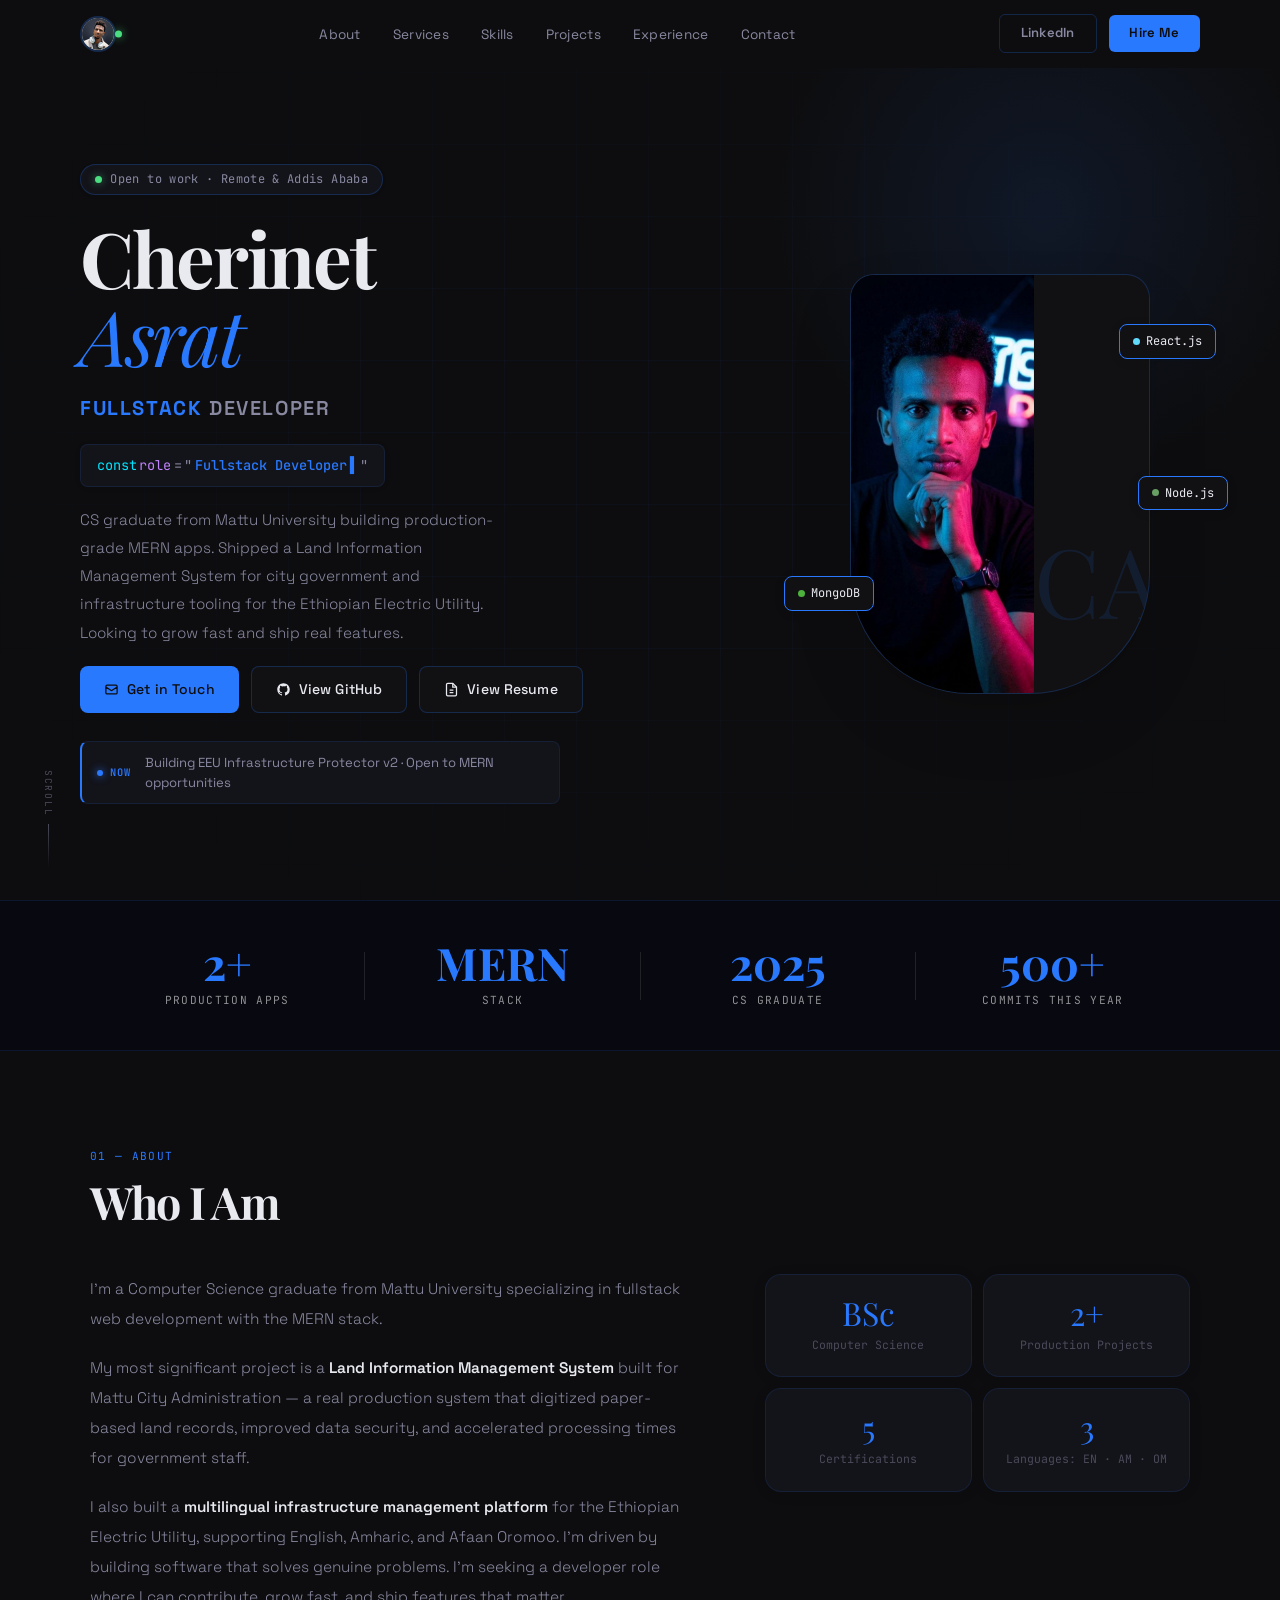
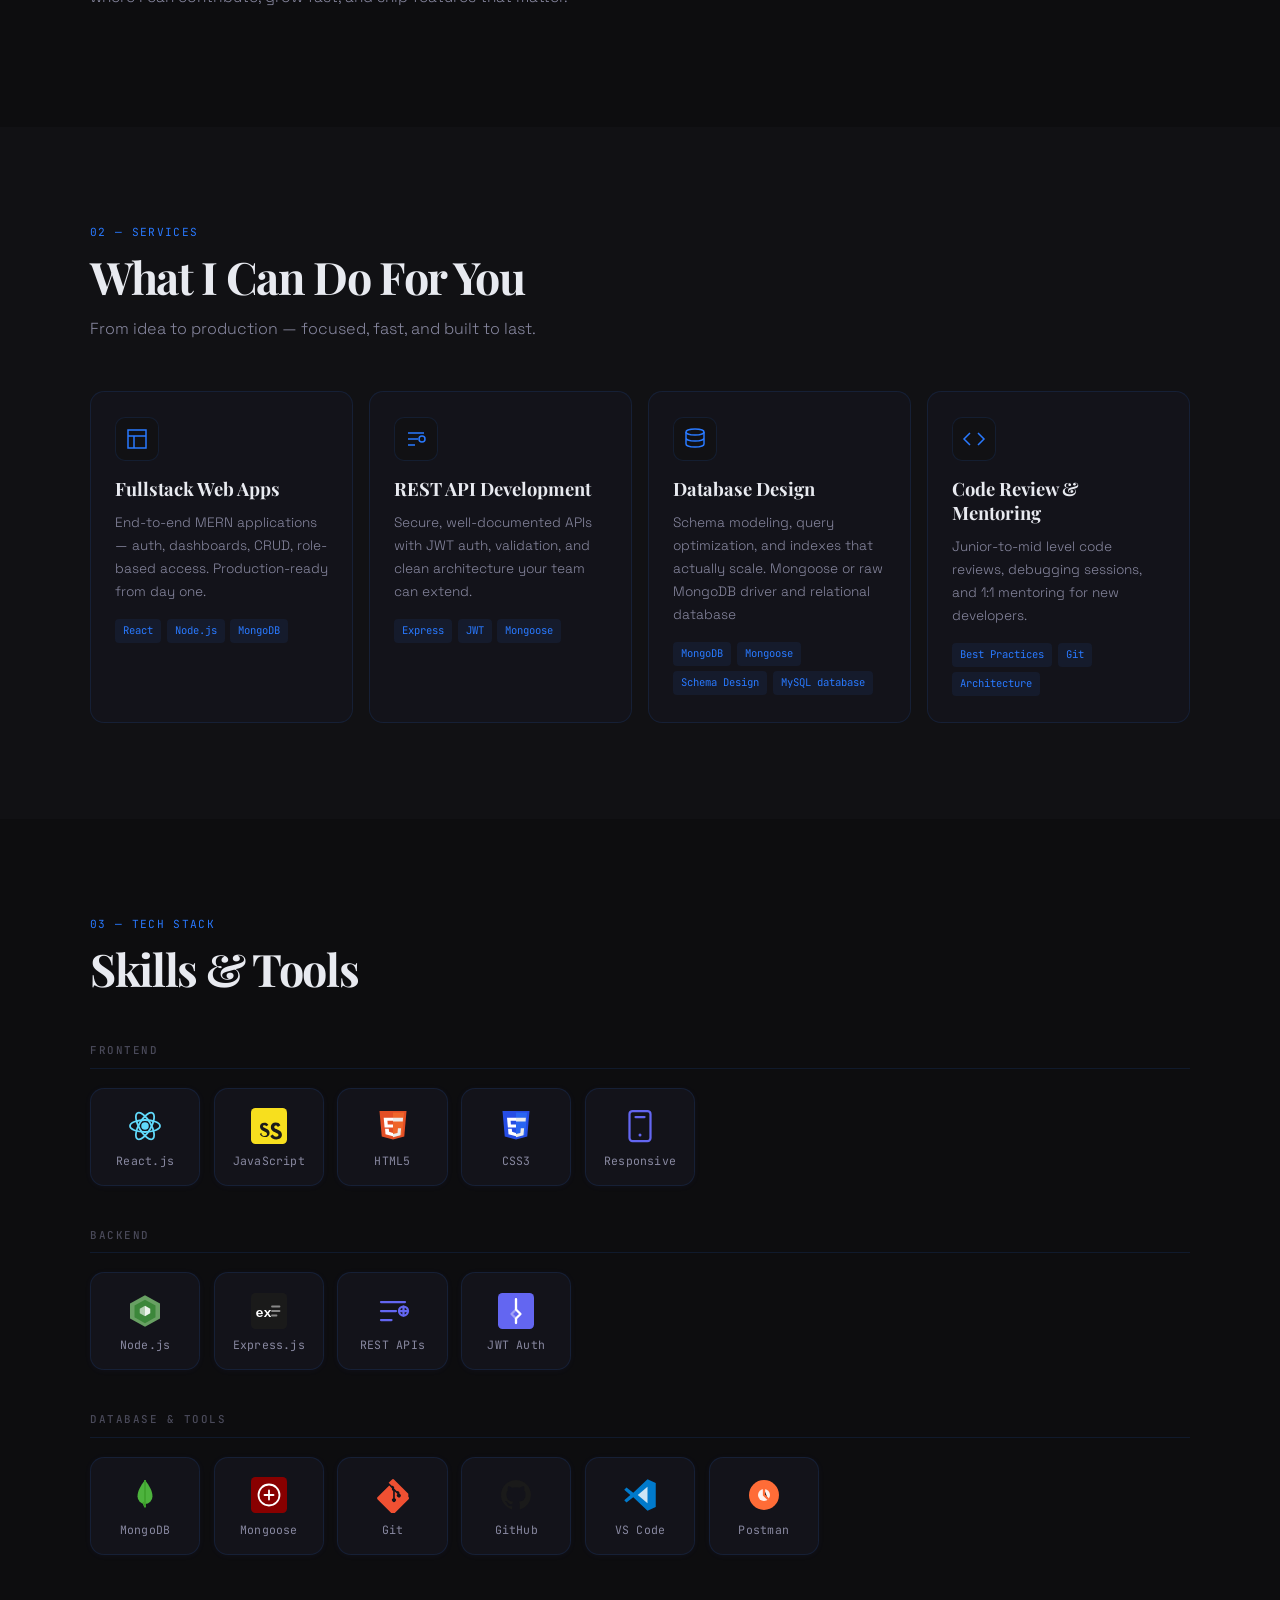
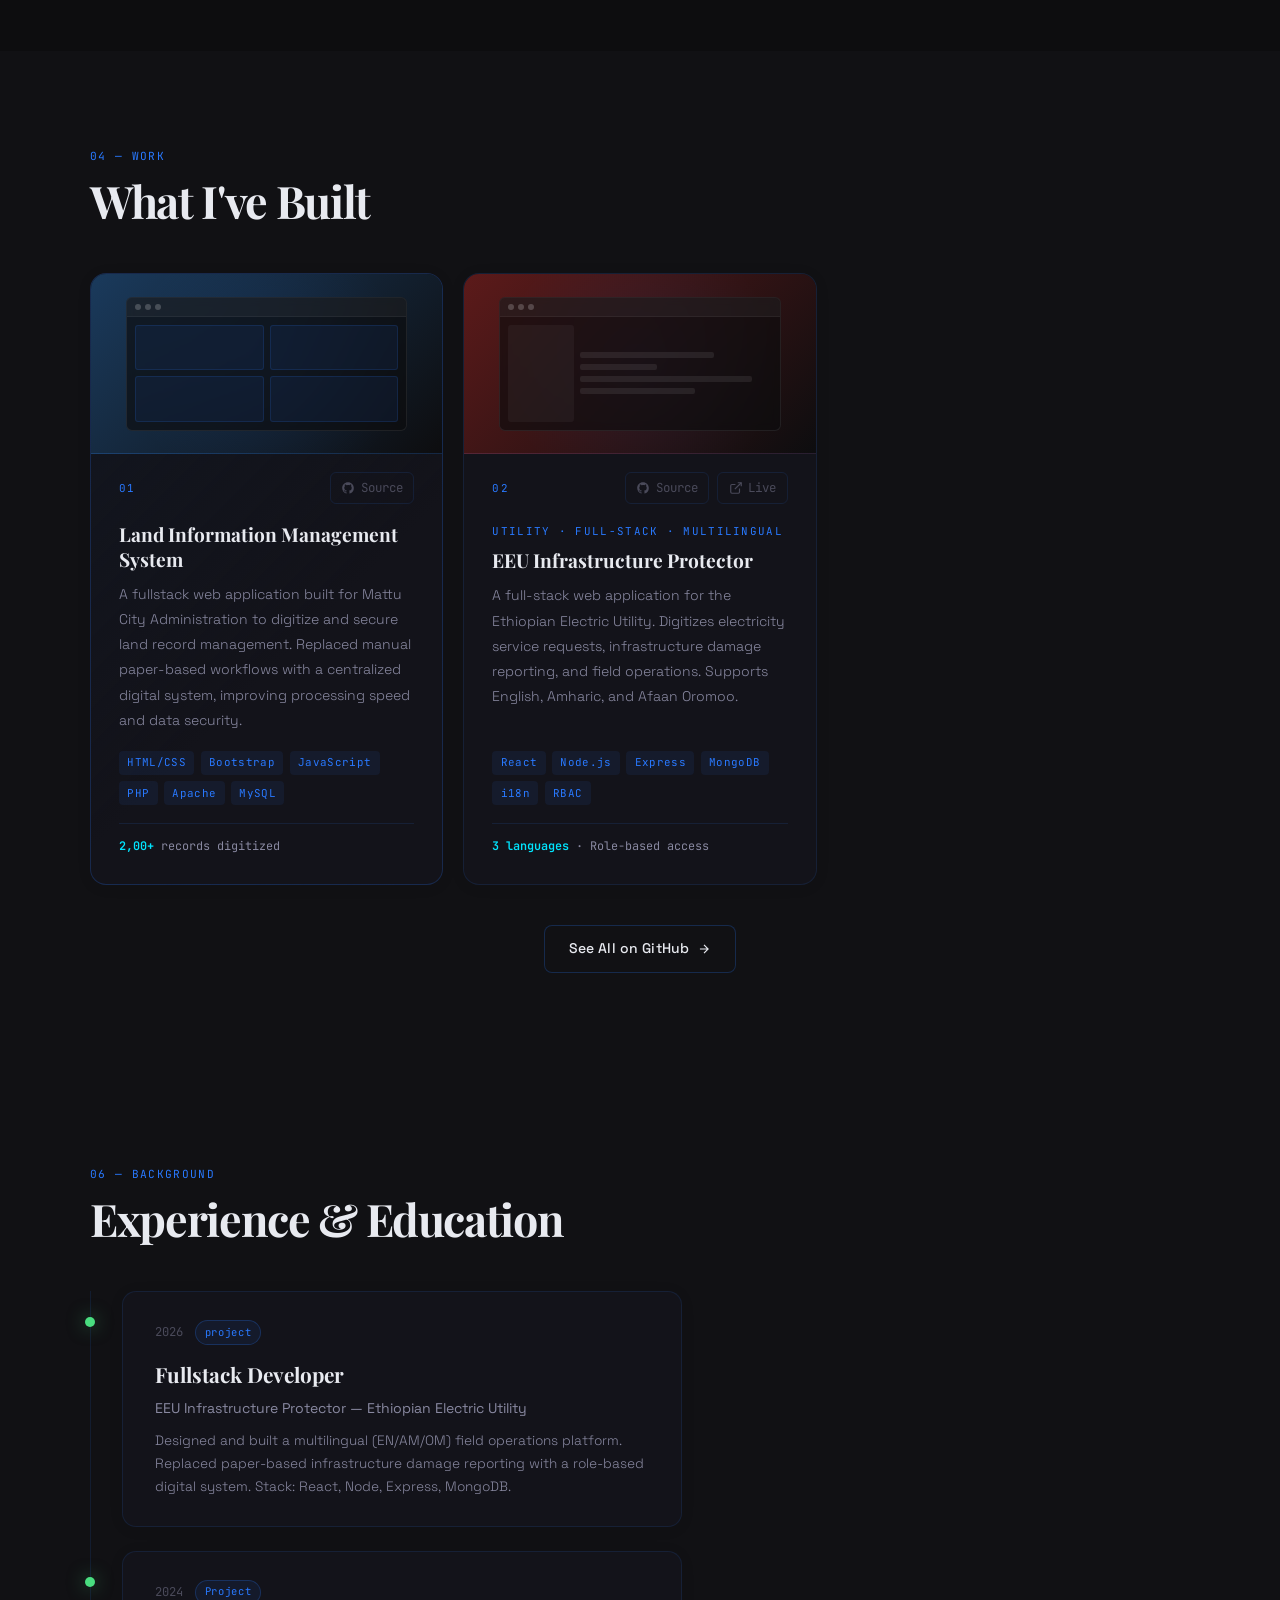
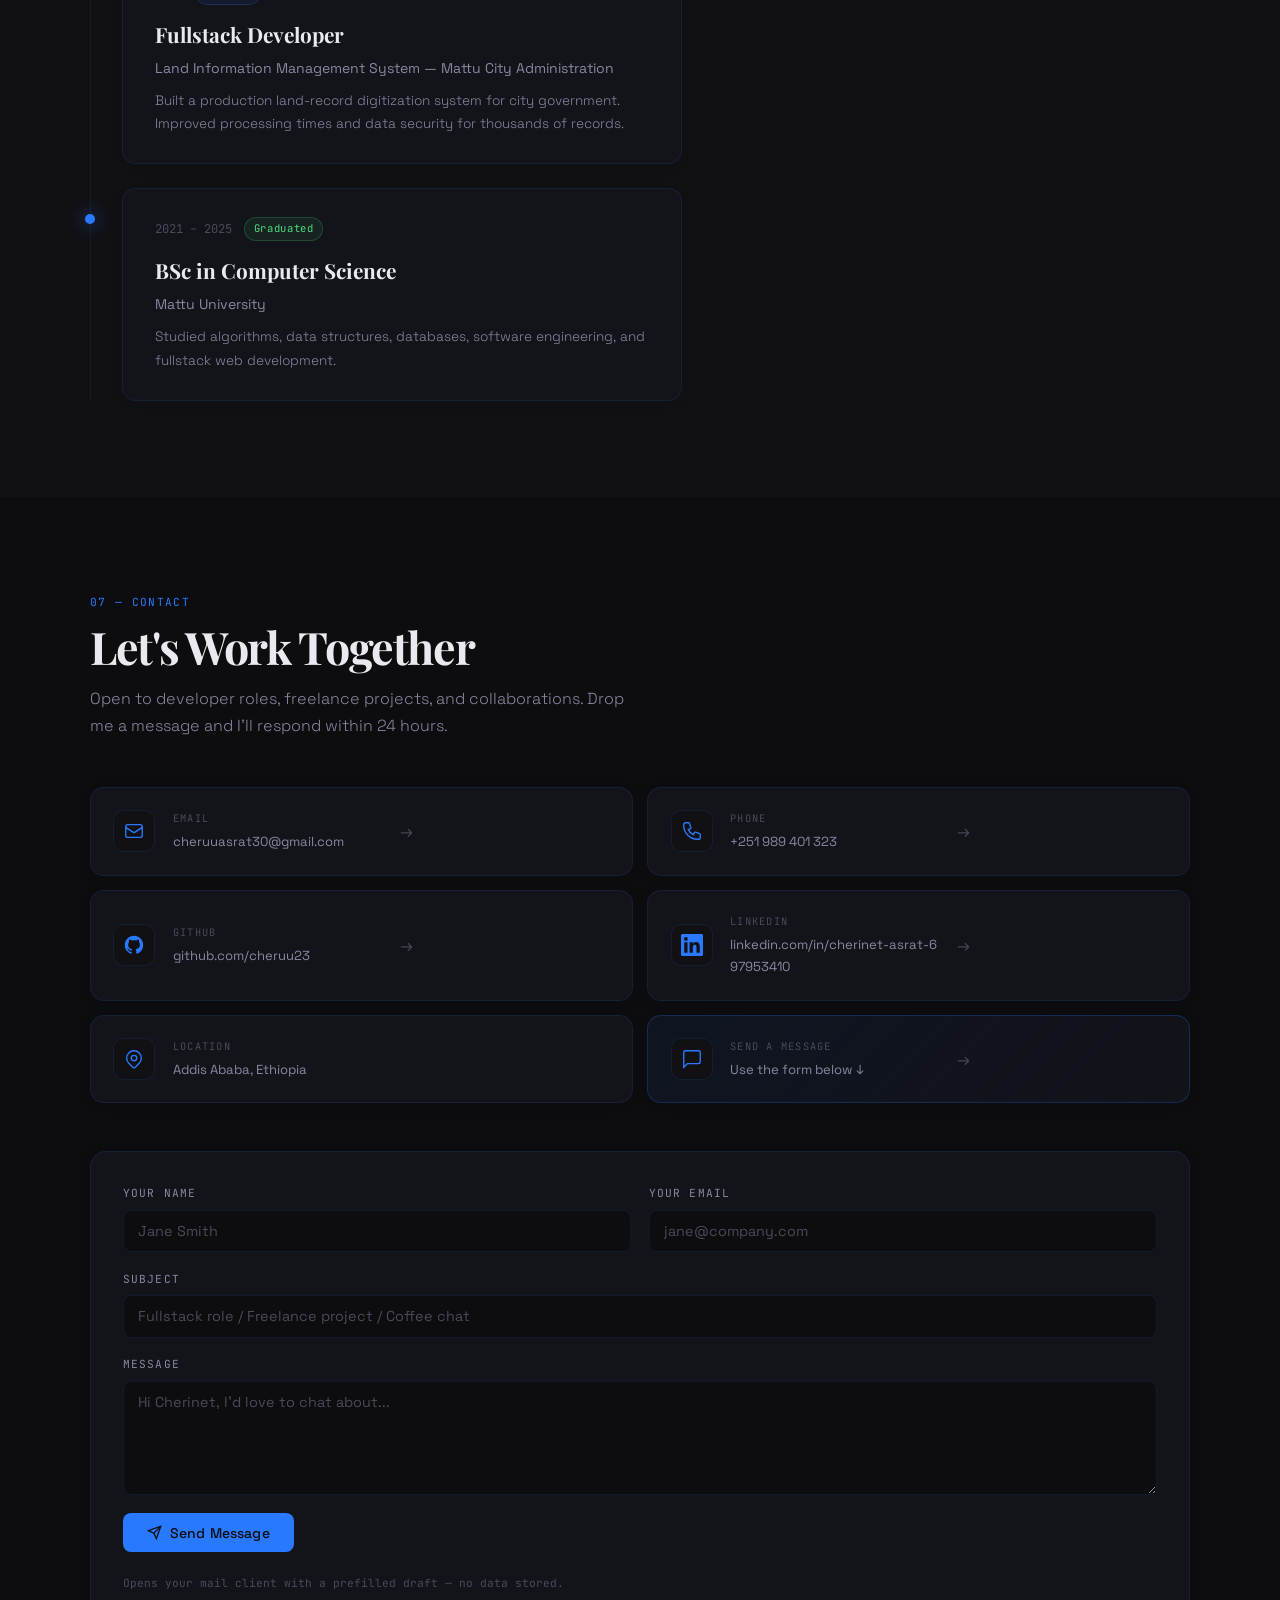
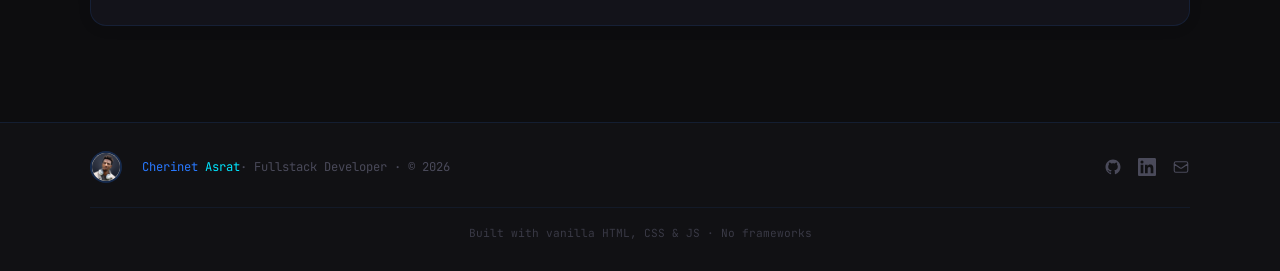
==== commit 16d9355d: "remove water mark" ====
--- a/index.html
+++ b/index.html
@@ -123,7 +123,7 @@
         <div class="hero-photo-wrap">
           <div class="hero-photo-rect">
             <div class="hero-photo-gradient" aria-hidden="true"></div>
-            <img src="CHERUUHERO.jpg" alt="Cherinet Asrat" onerror="this.style.display='none';this.previousElementSibling.classList.add('visible')">
+            <img src="CHRR.jpeg" alt="Cherinet Asrat" onerror="this.style.display='none';this.previousElementSibling.classList.add('visible')">
             <div class="hero-initials">CA</div>
           </div>
           <div class="hero-tag hero-tag--1">
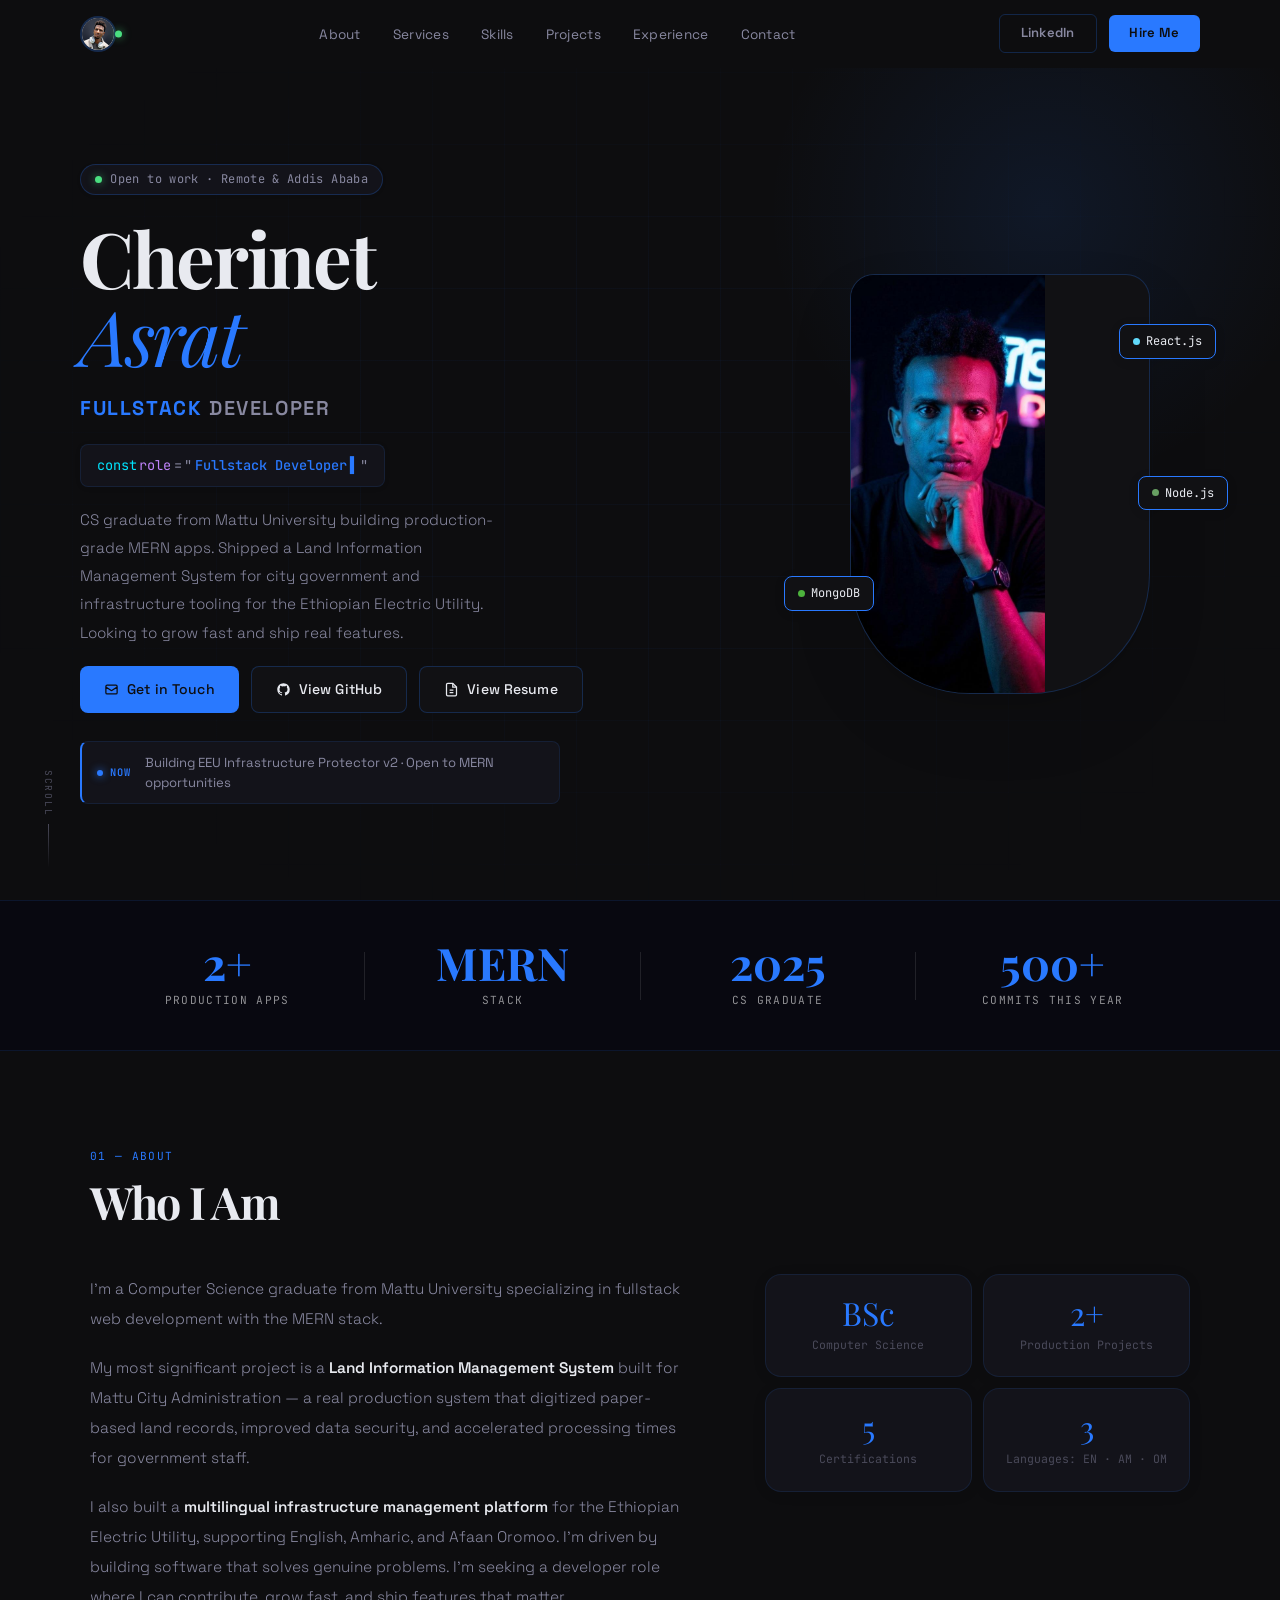
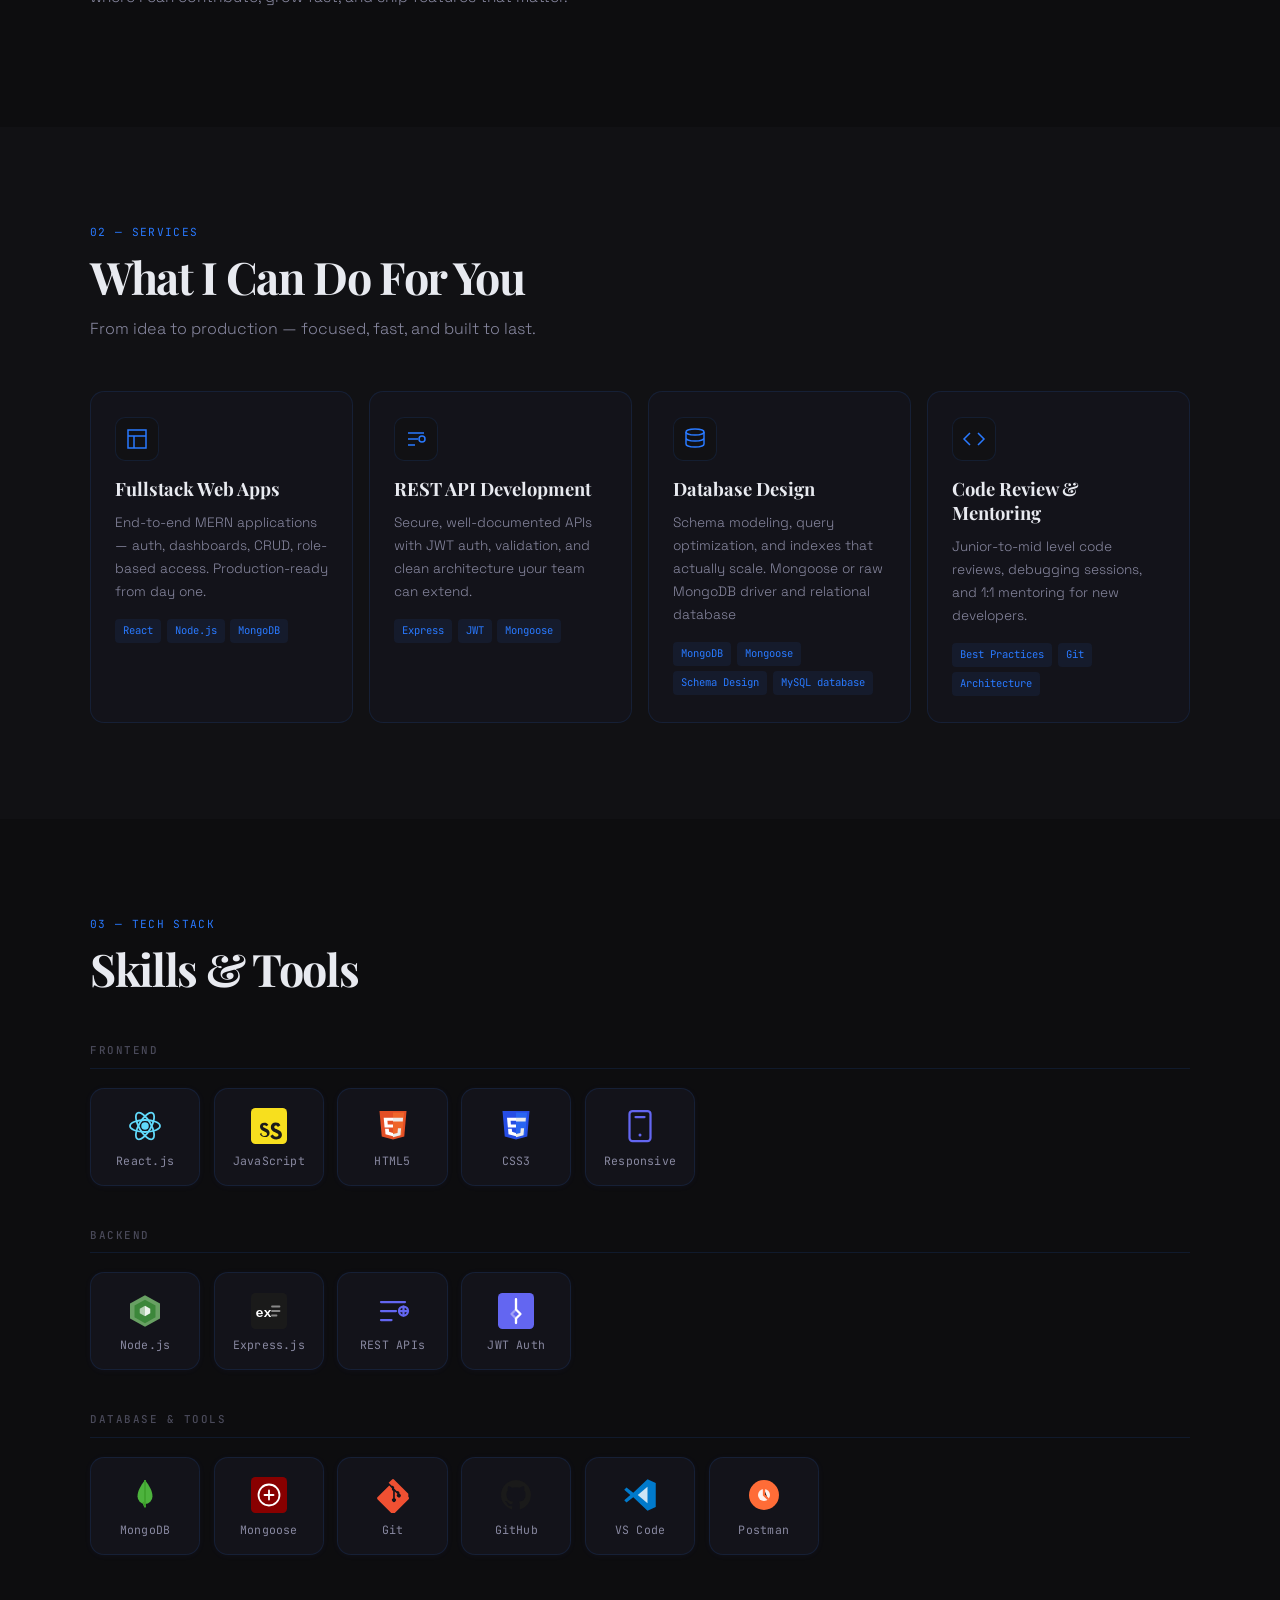
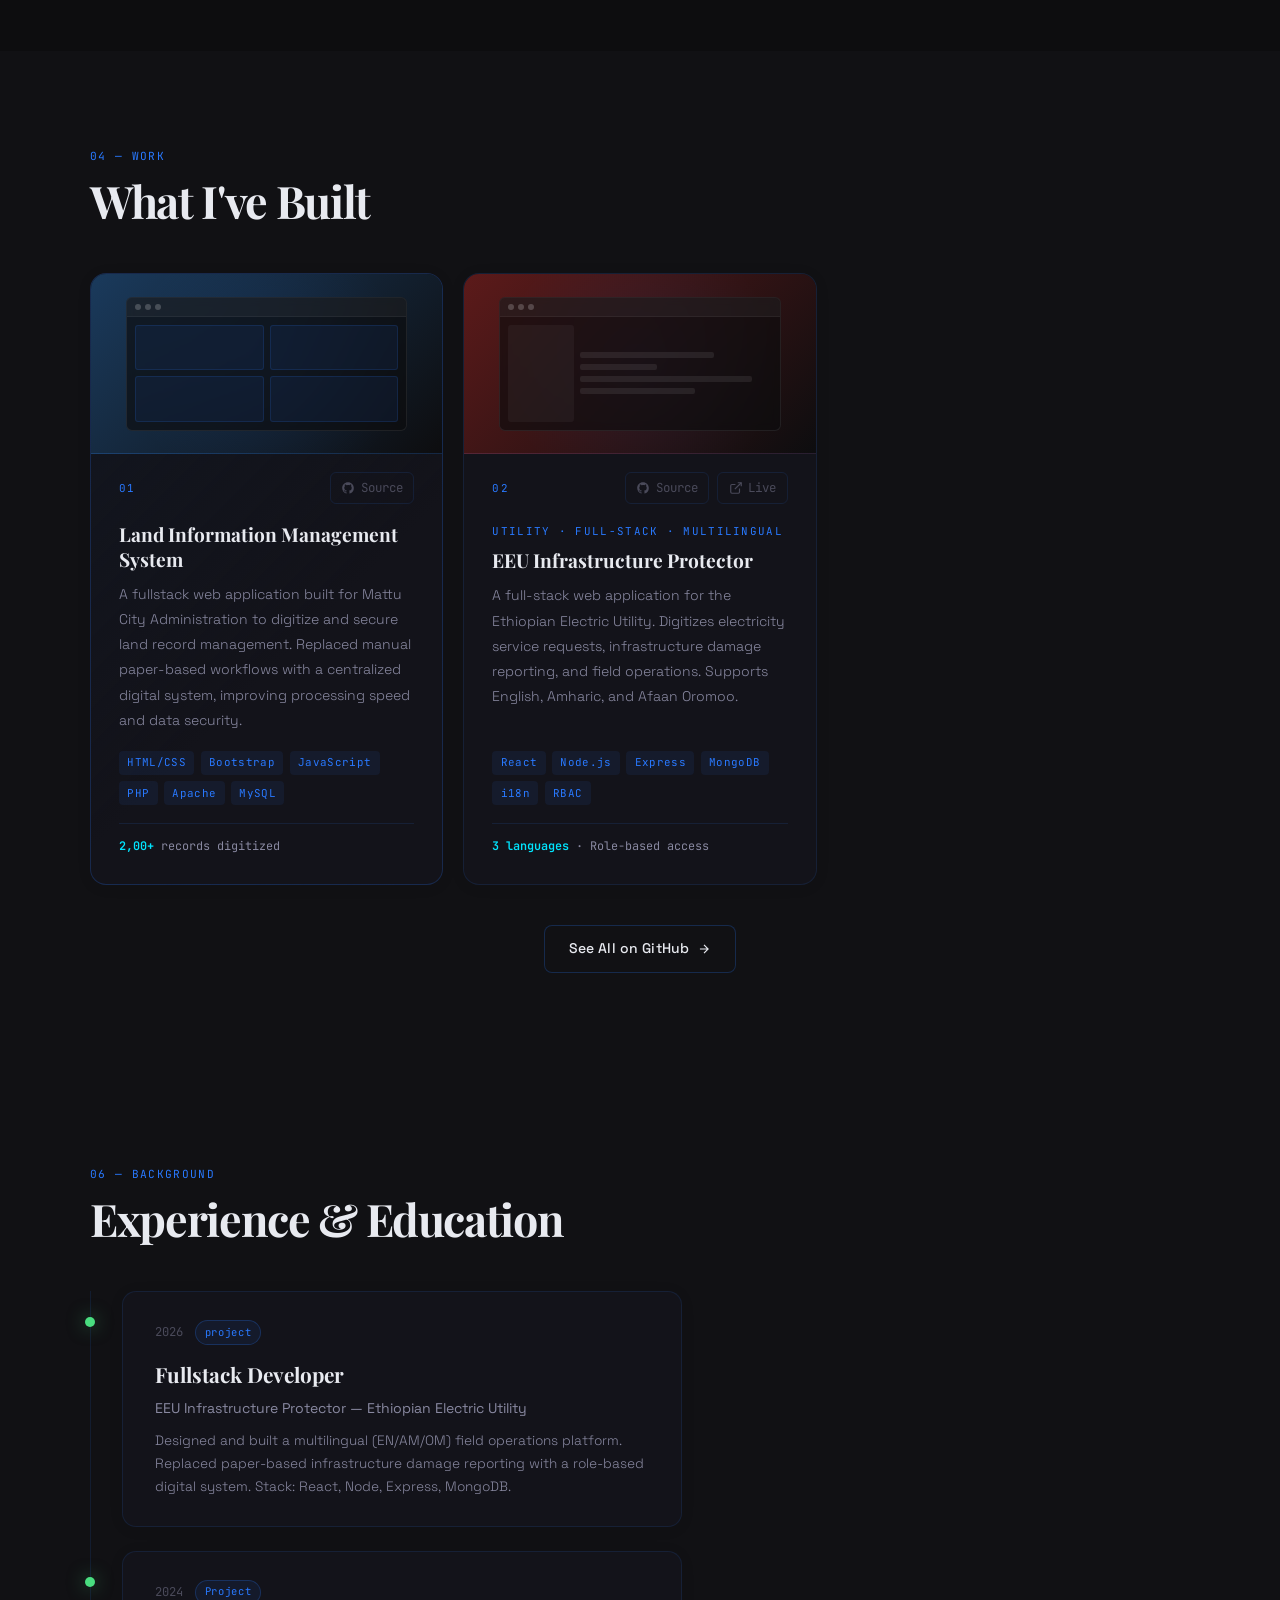
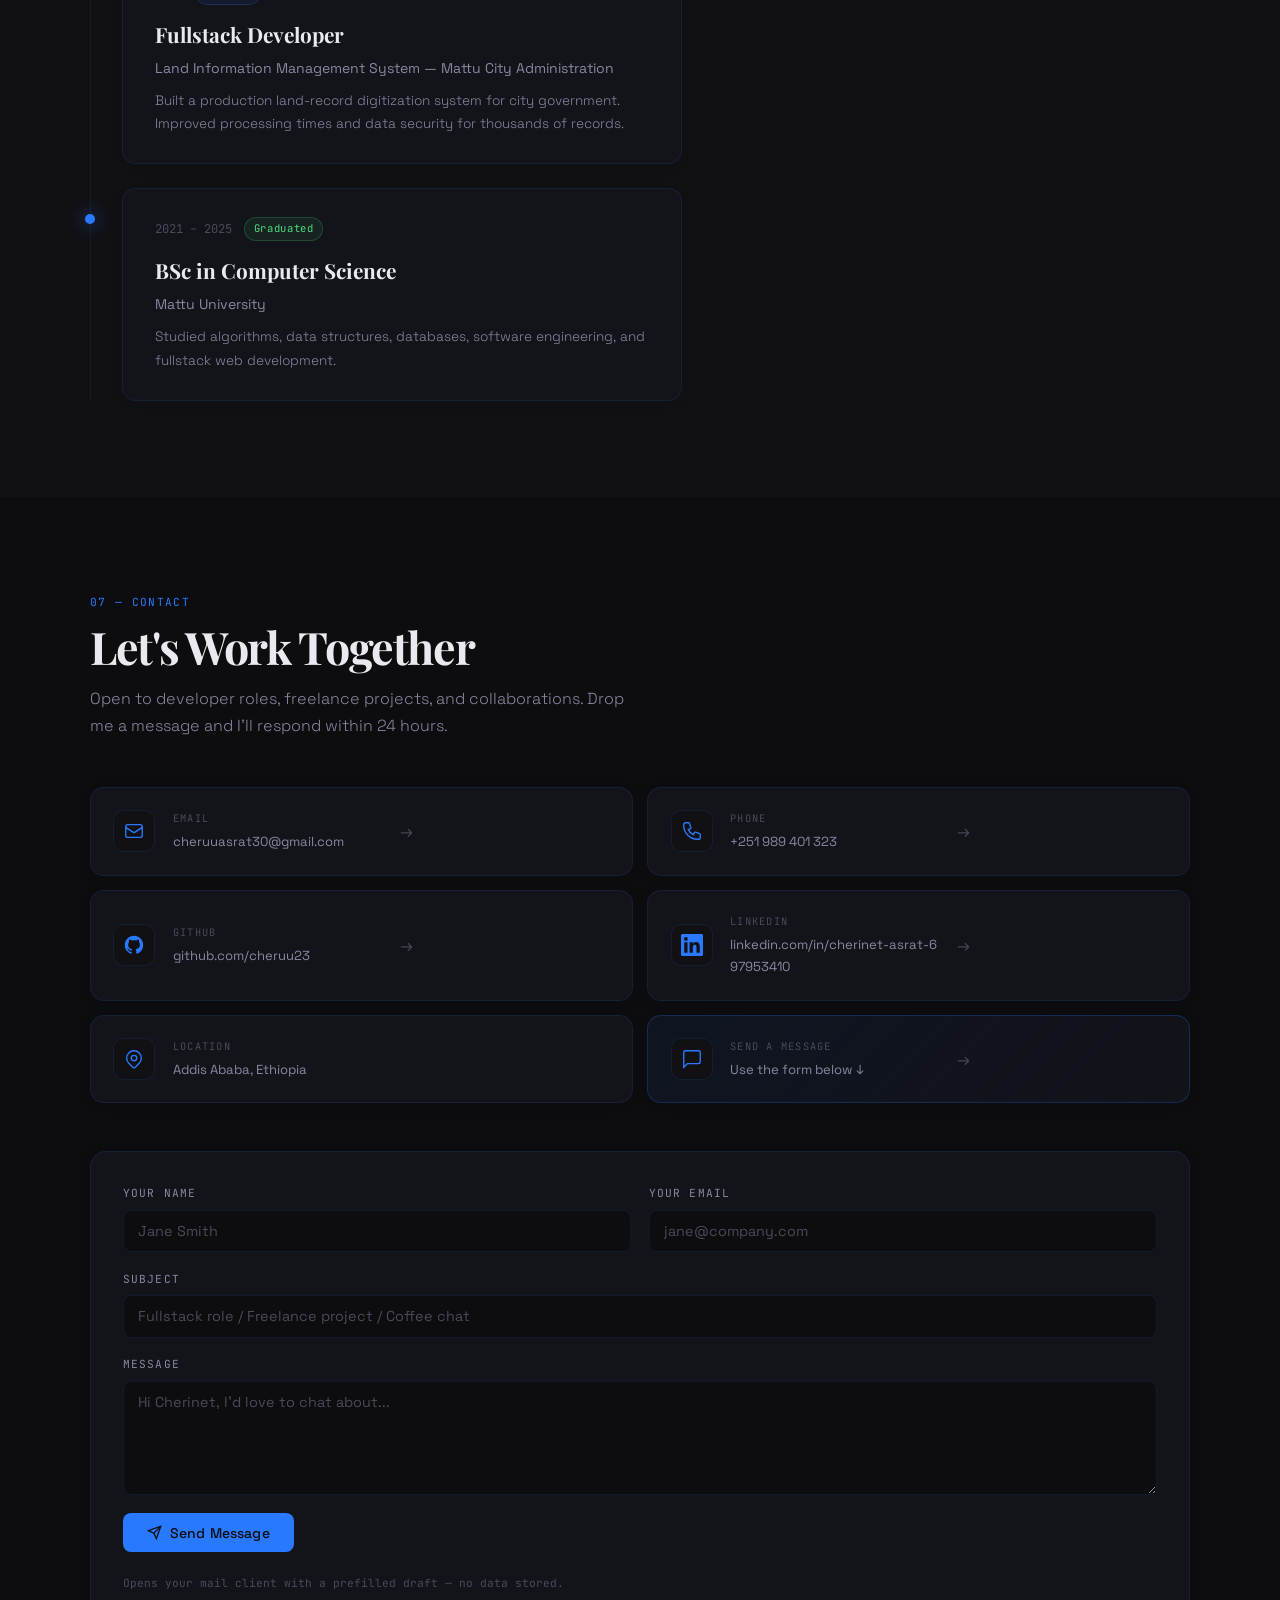
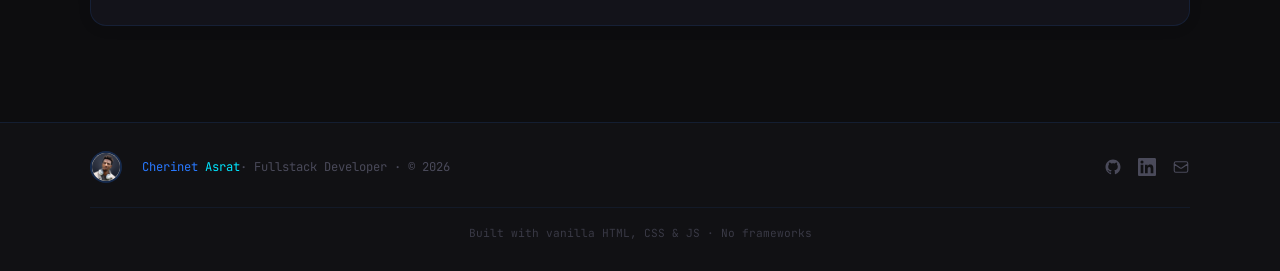
==== commit 819bb04a: "add the addiotional images" ====
--- a/index.html
+++ b/index.html
@@ -123,8 +123,9 @@
         <div class="hero-photo-wrap">
           <div class="hero-photo-rect">
             <div class="hero-photo-gradient" aria-hidden="true"></div>
-            <img src="CHRR.jpeg" alt="Cherinet Asrat" onerror="this.style.display='none';this.previousElementSibling.classList.add('visible')">
-            <div class="hero-initials">CA</div>
+            <img src="CHRR.jpg" alt="Cherinet Asrat" onerror="this.style.display='none';this.previousElementSibling.classList.add('visible')">
+            <div class="hero-initials"><img src="nnnnnnnn.jpg" alt="Cherinet Asrat" onerror="this.style.display='none';this.previousElementSibling.classList.add('visible')">
+</div>
           </div>
           <div class="hero-tag hero-tag--1">
             <span class="tag-dot react"></span> React.js
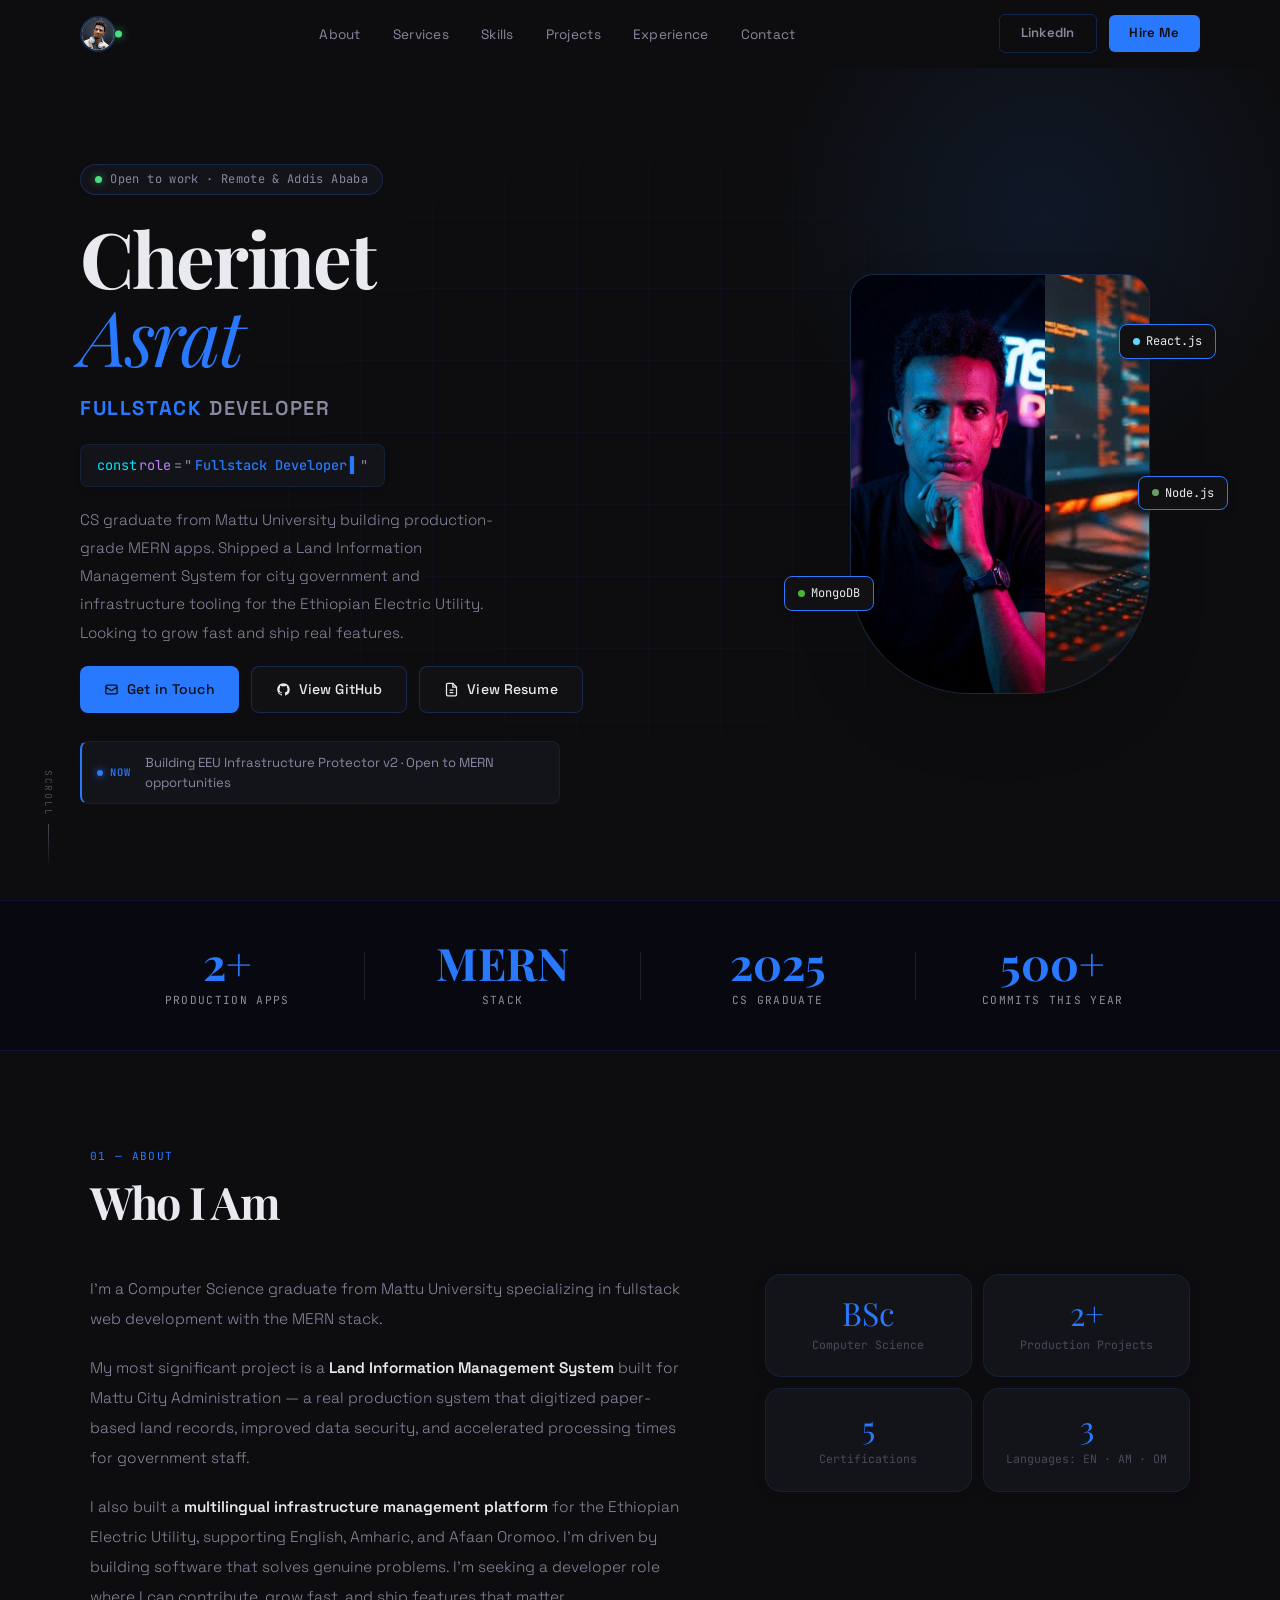
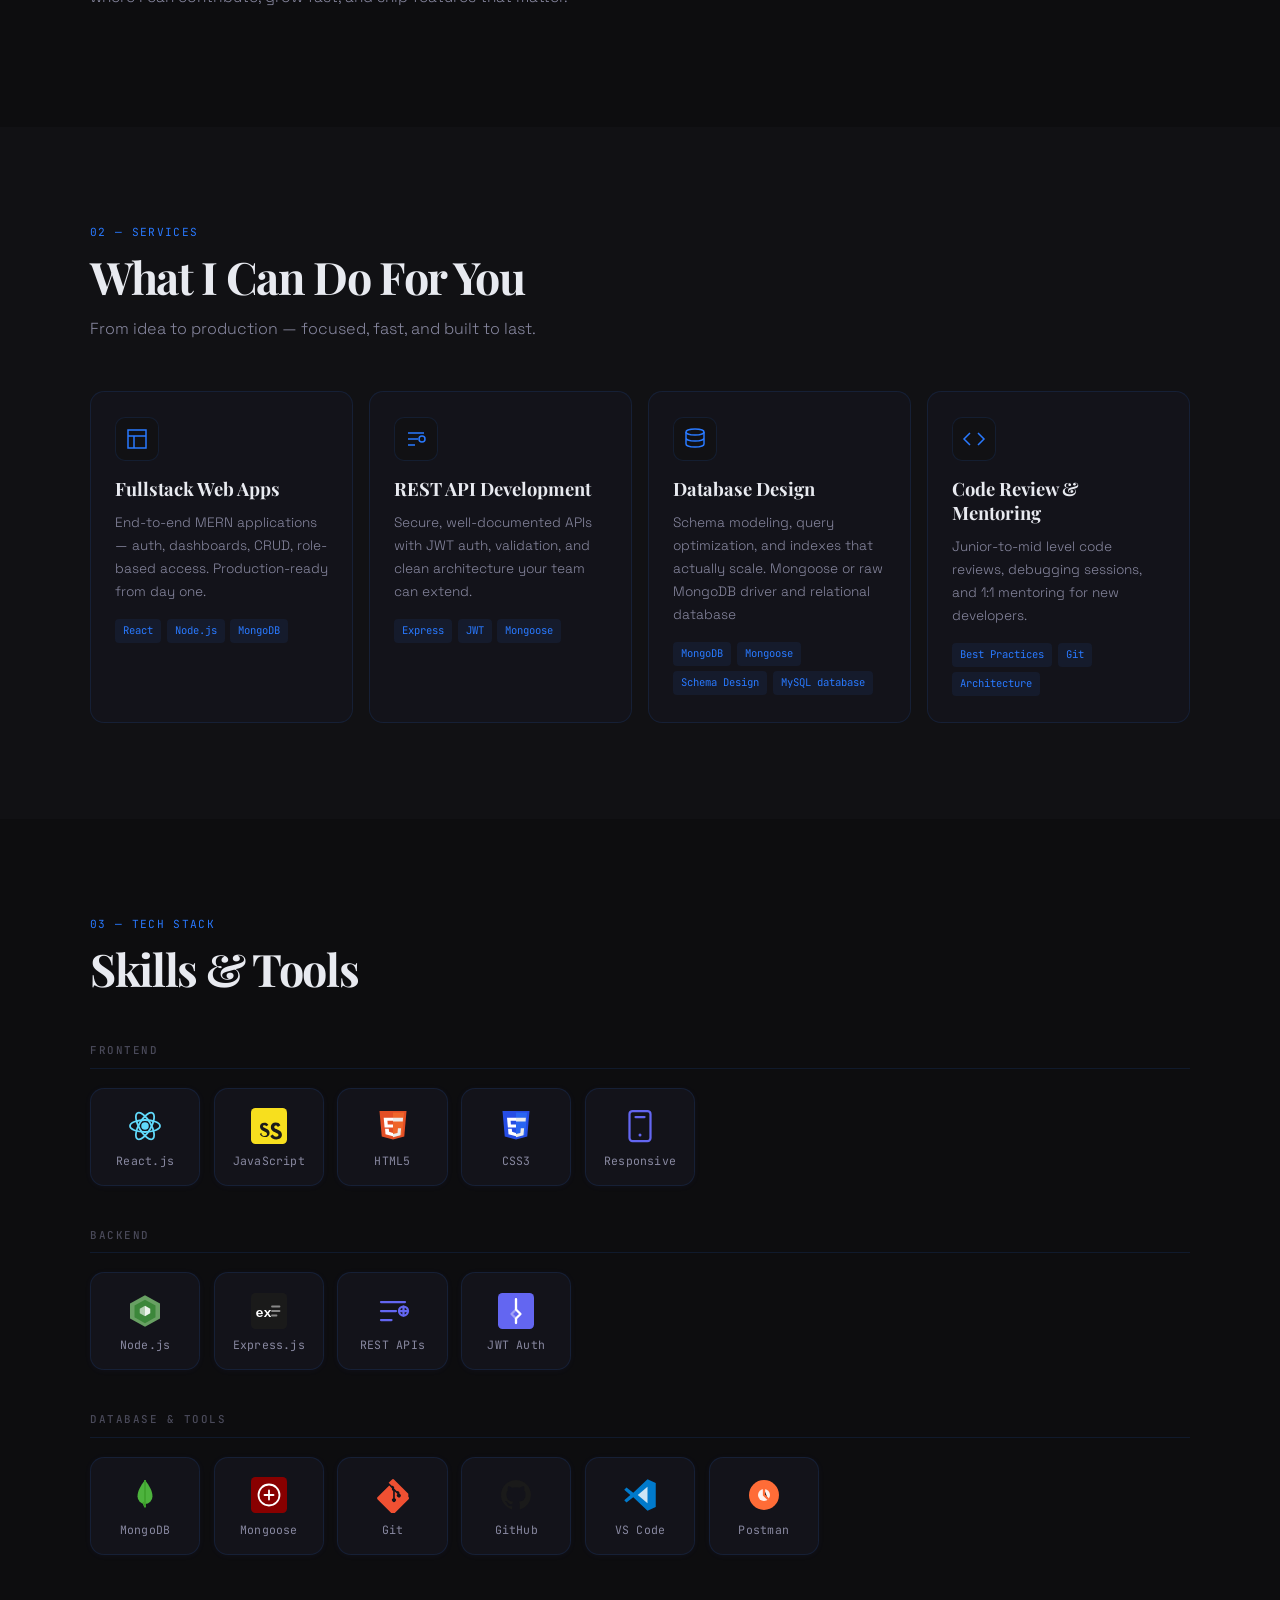
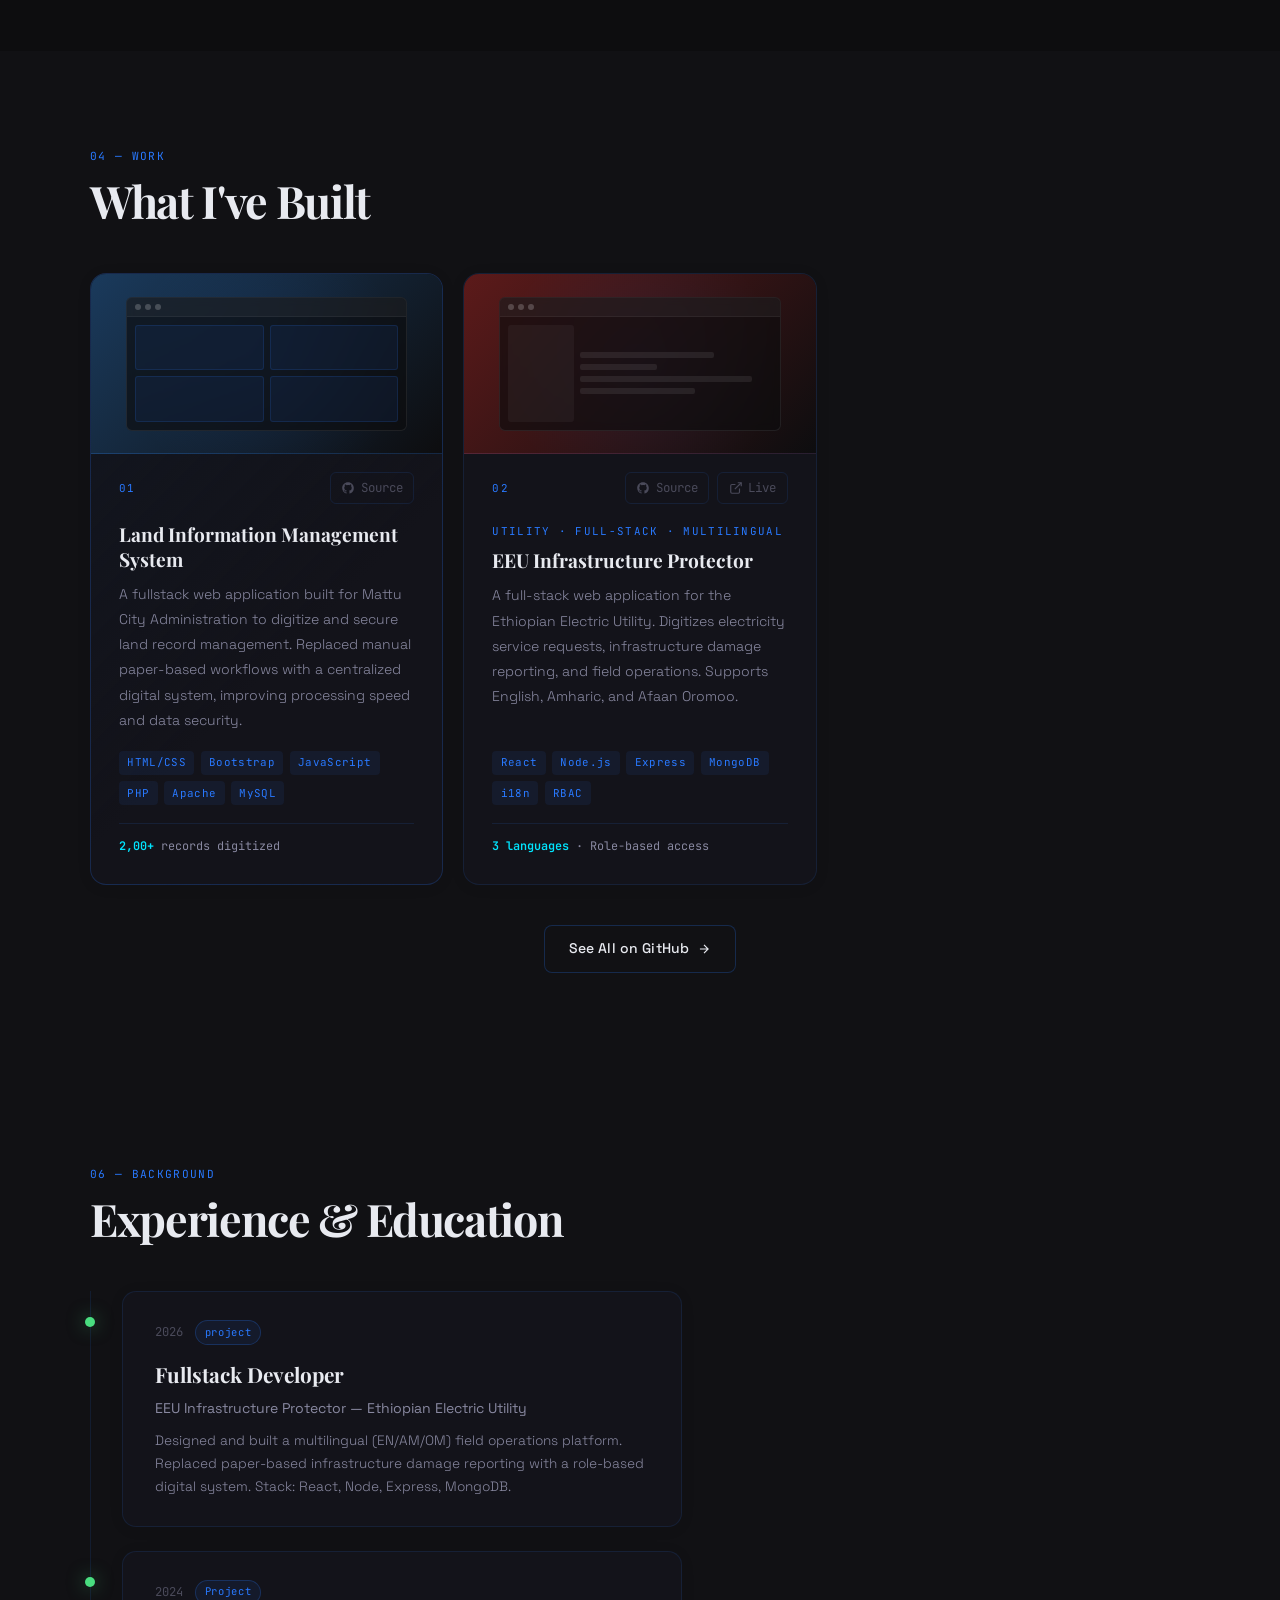
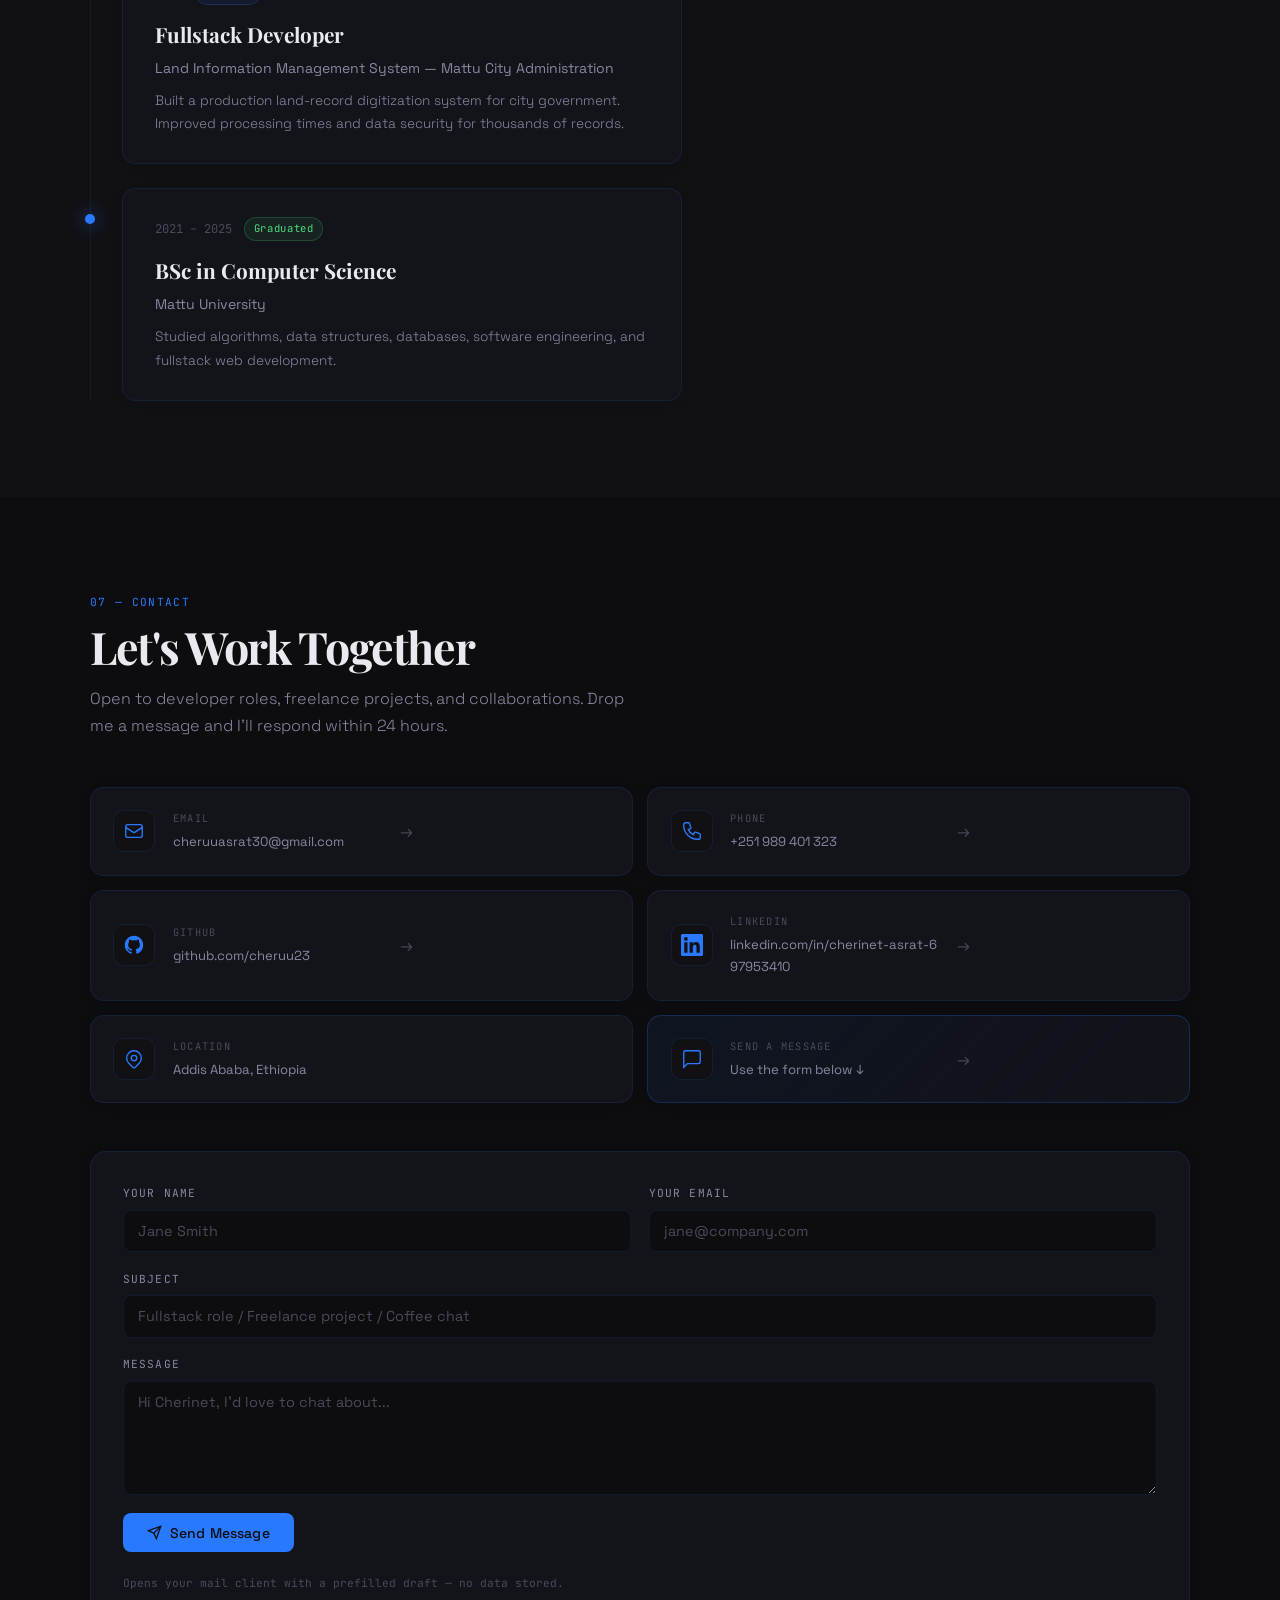
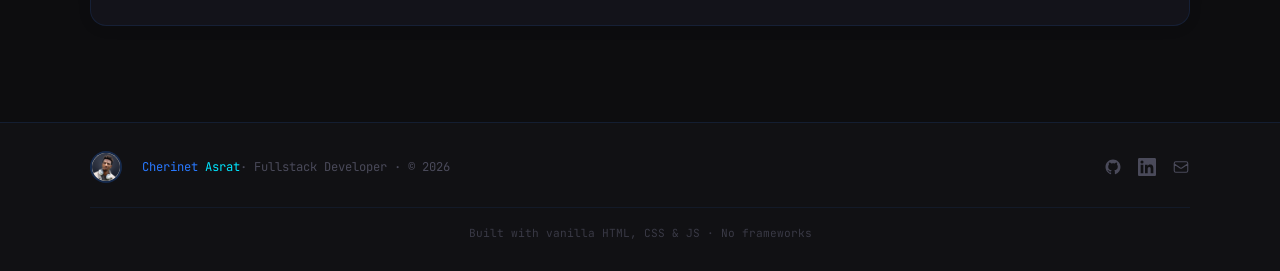
==== commit f61ce87f: "add the addiotional images" ====
--- a/index.html
+++ b/index.html
@@ -124,7 +124,7 @@
           <div class="hero-photo-rect">
             <div class="hero-photo-gradient" aria-hidden="true"></div>
             <img src="CHRR.jpg" alt="Cherinet Asrat" onerror="this.style.display='none';this.previousElementSibling.classList.add('visible')">
-            <div class="hero-initials"><img src="nnnnnnnn.jpg" alt="Cherinet Asrat" onerror="this.style.display='none';this.previousElementSibling.classList.add('visible')">
+            <div class="hero-initials"><img src="codes.jpg" alt="Cherinet Asrat" onerror="this.style.display='none';this.previousElementSibling.classList.add('visible')">
 </div>
           </div>
           <div class="hero-tag hero-tag--1">
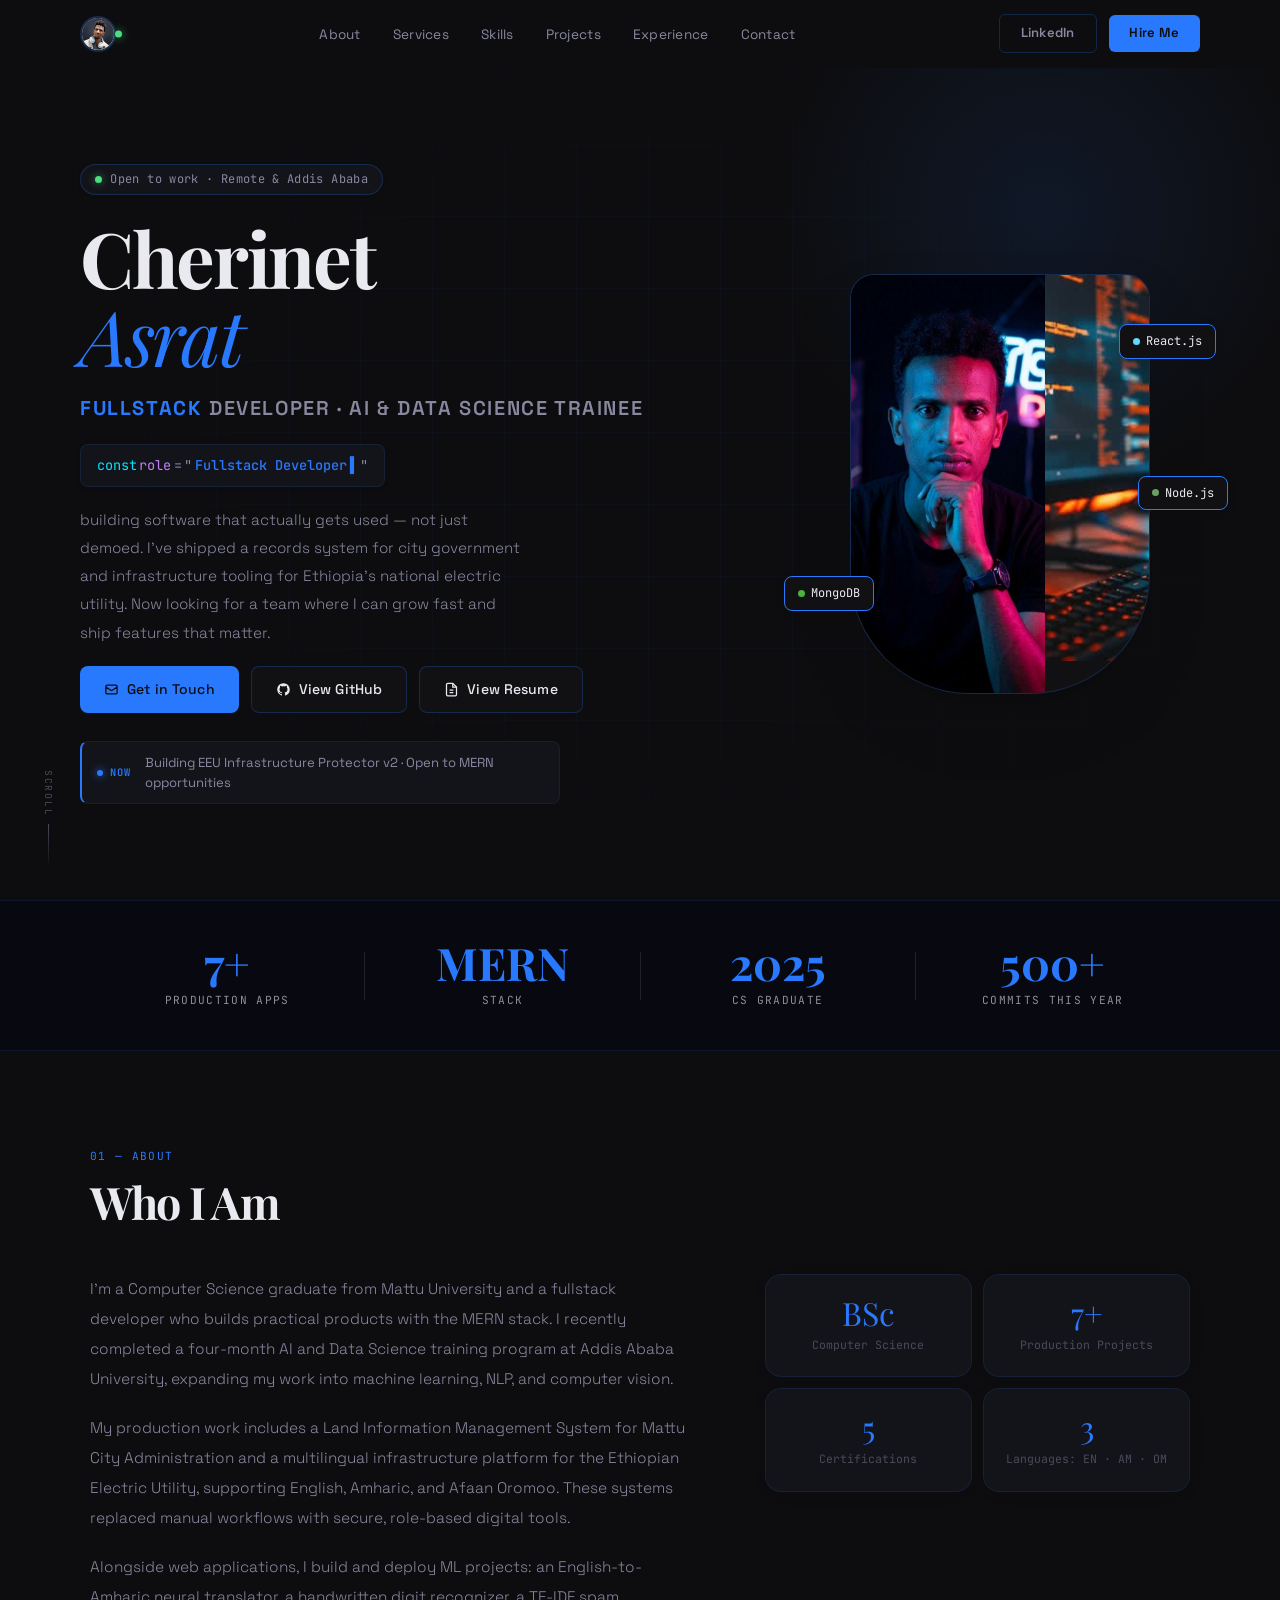
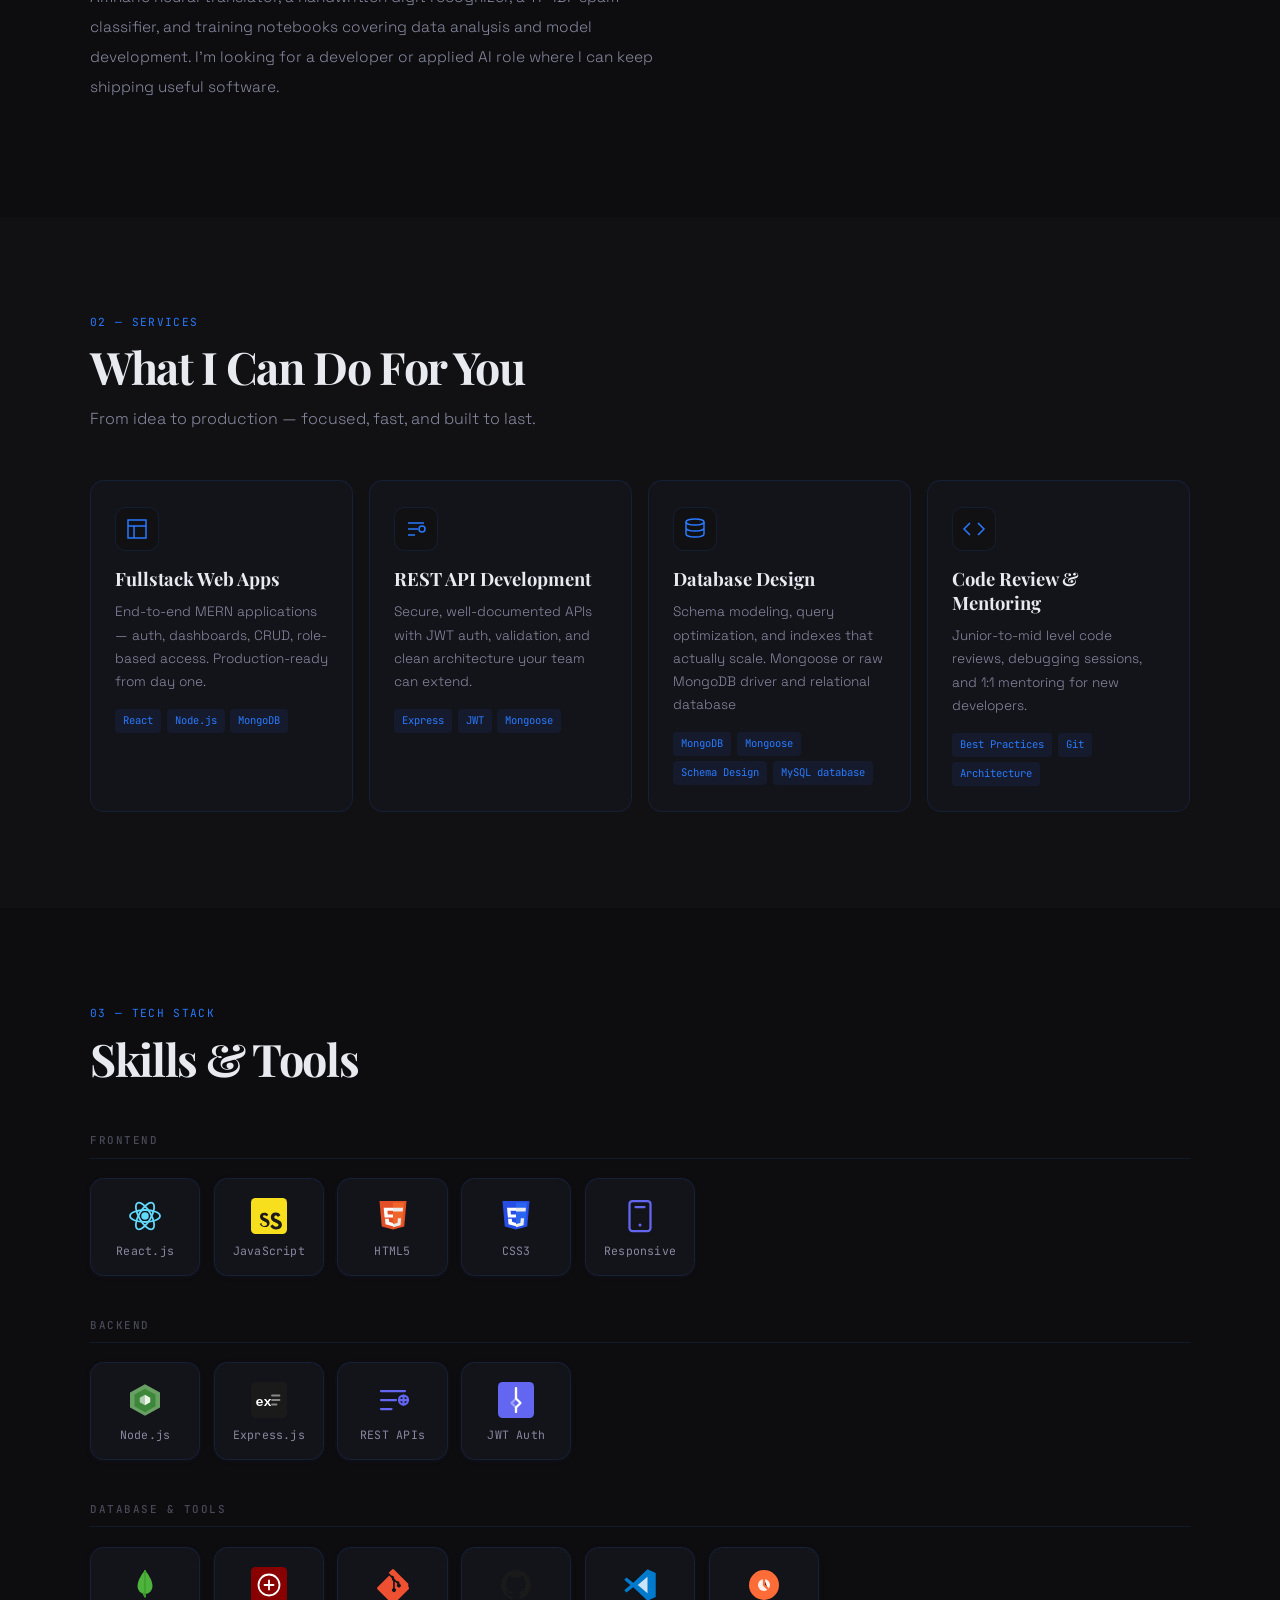
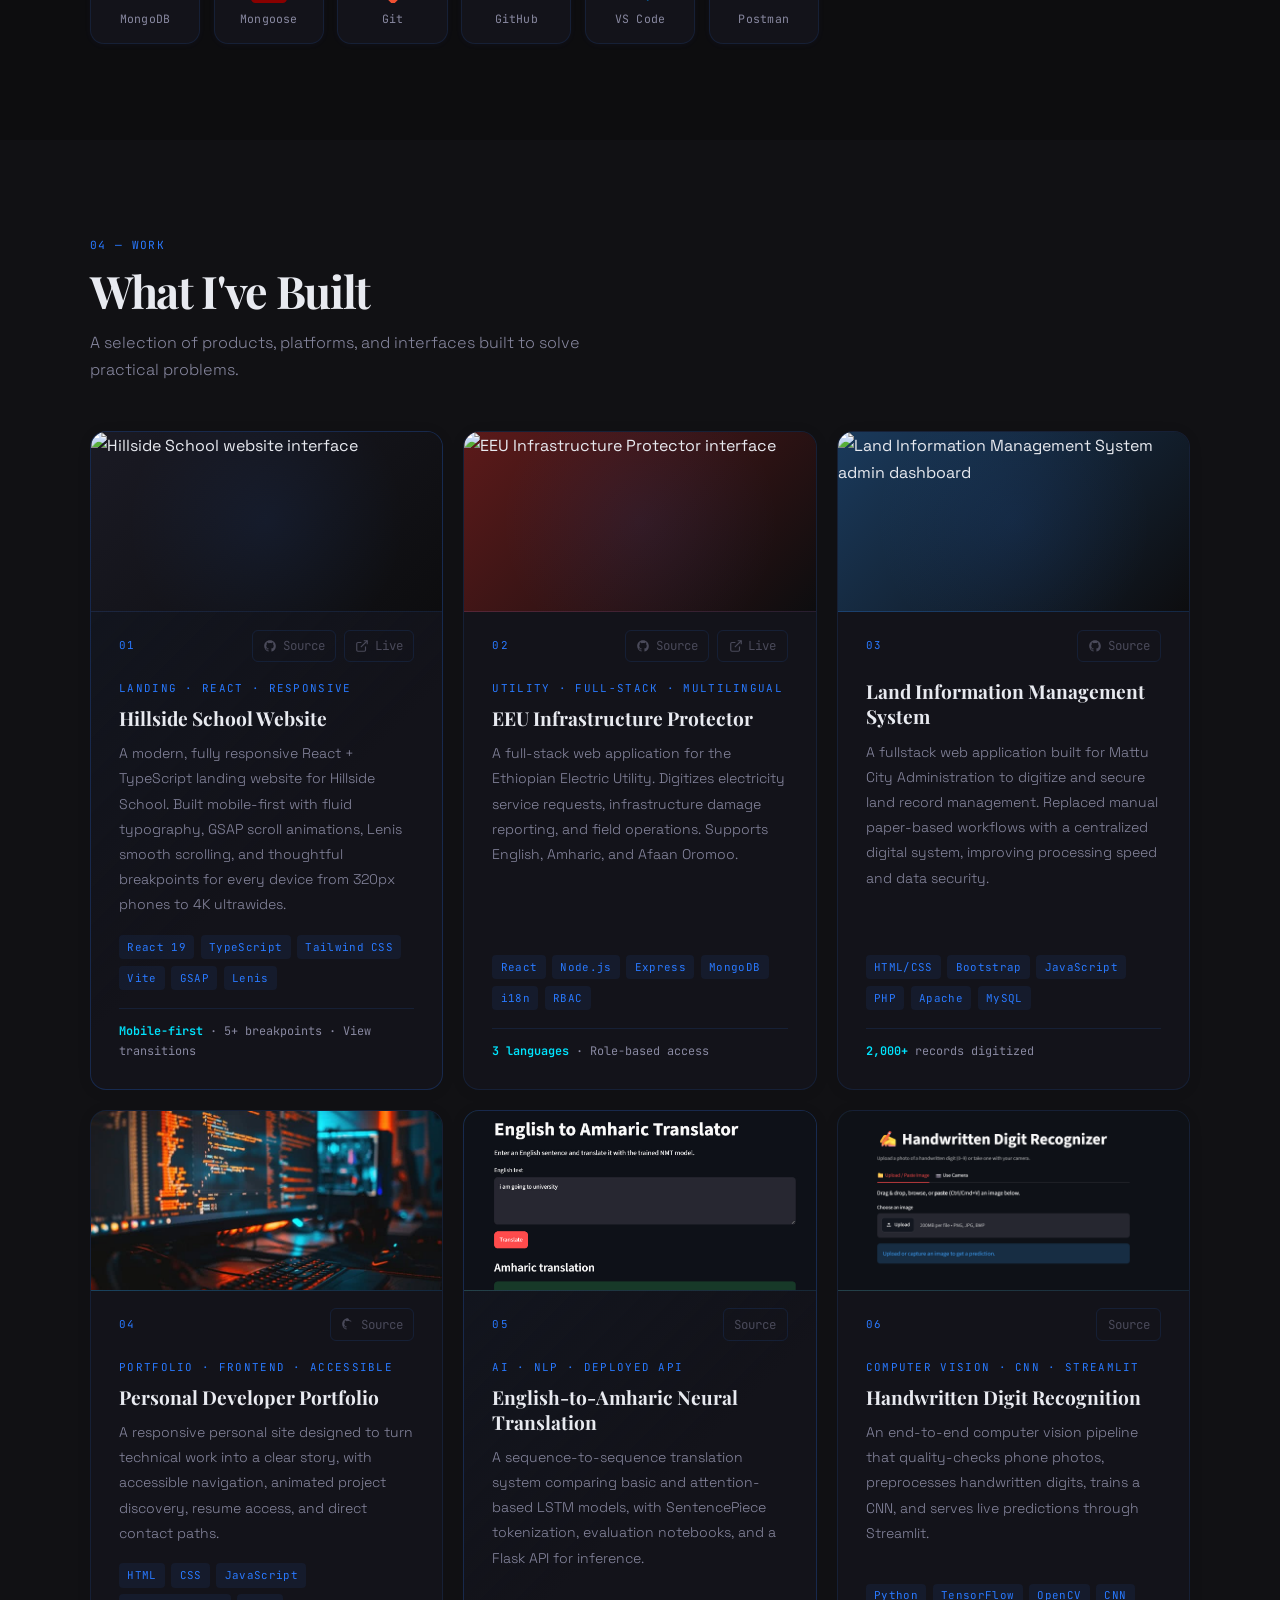
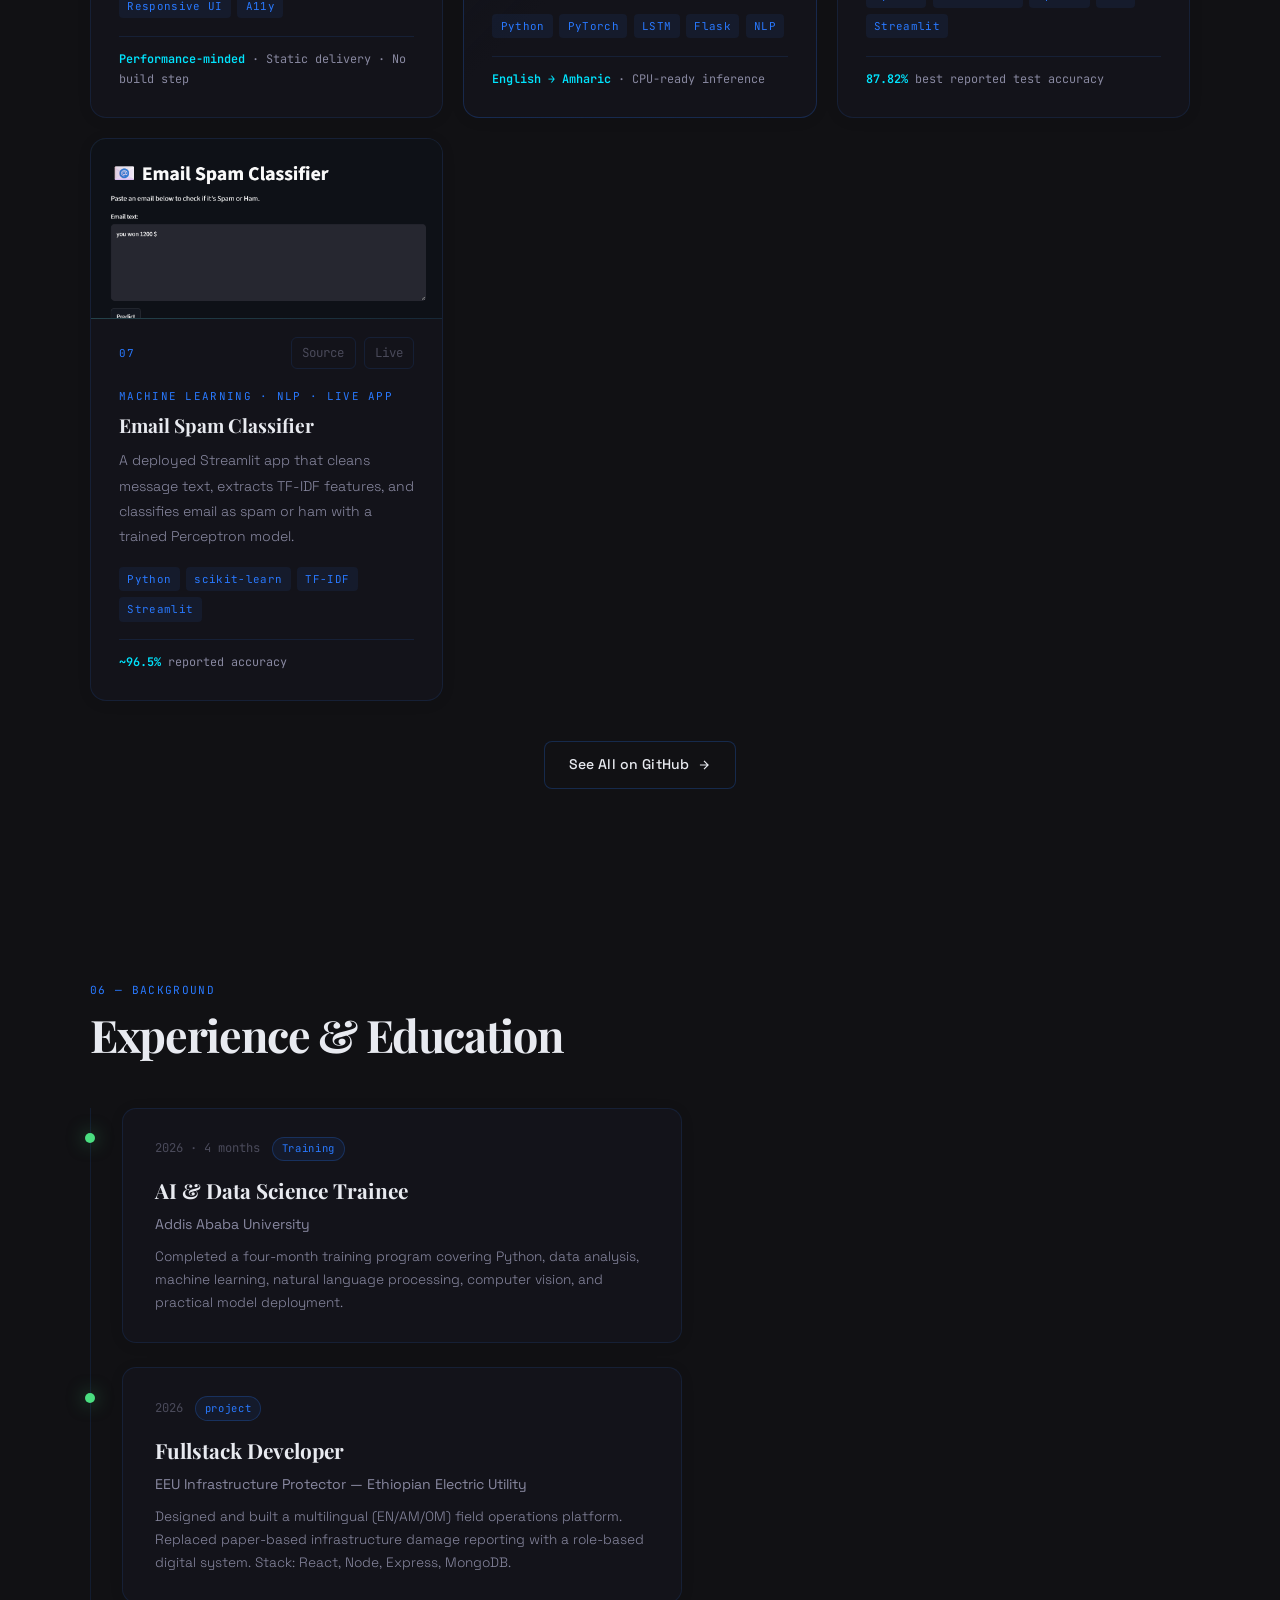
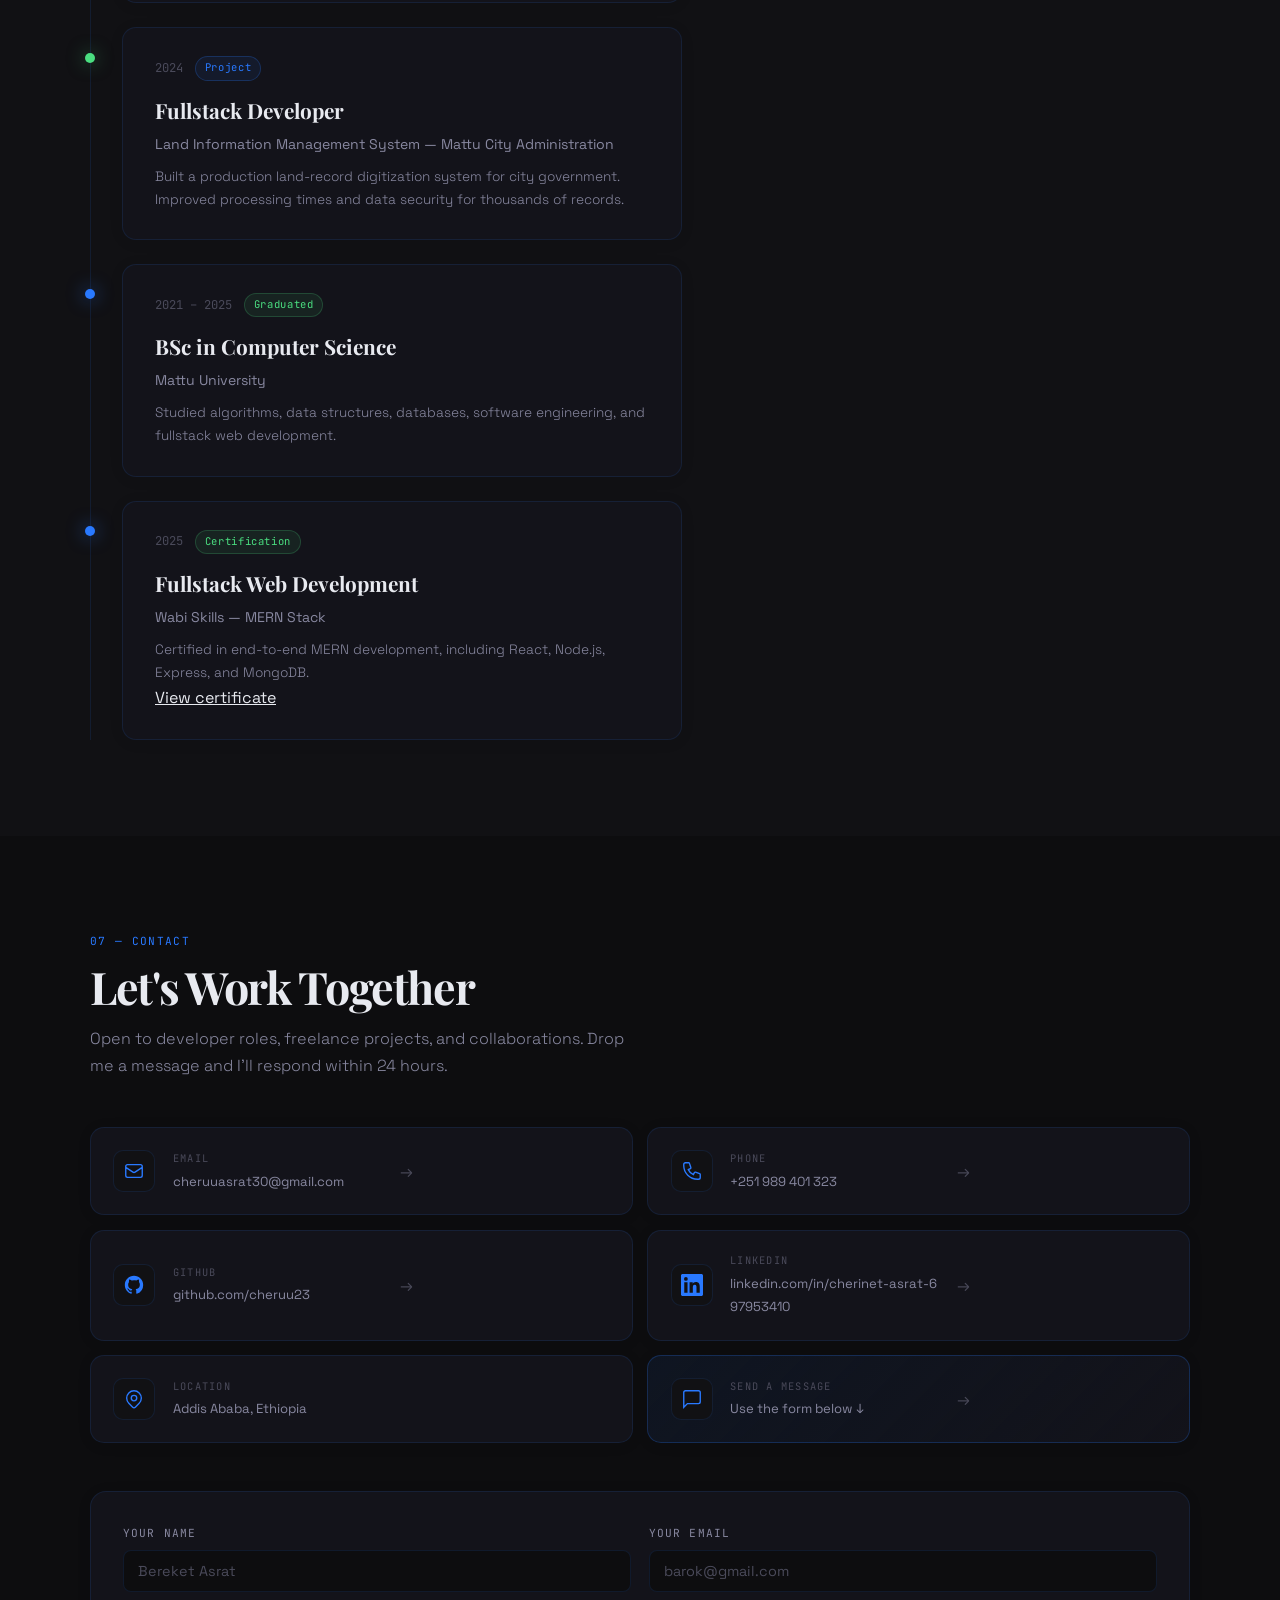
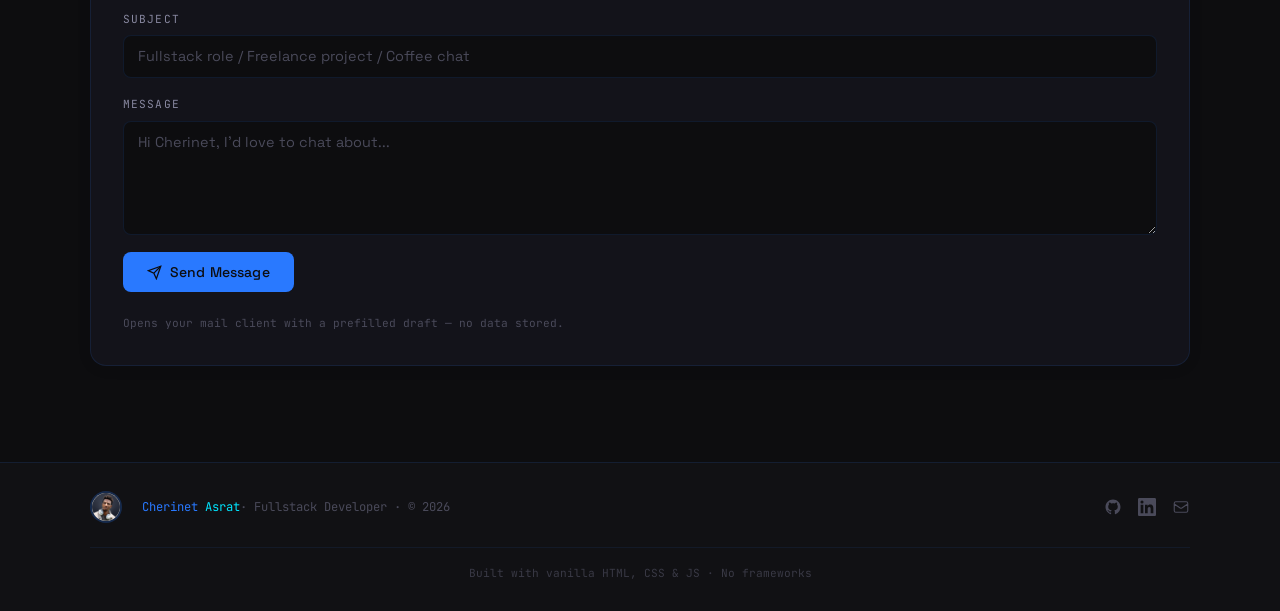
==== commit fa6a9f26: "Update portfolio with AI and data science work" ====
--- a/index.html
+++ b/index.html
@@ -74,7 +74,7 @@
         </div>
 
         <h1>Cherinet<br><em>Asrat</em></h1>
-        <p class="hero-title-sub"><span class="hero-title-highlight">Fullstack</span> Developer</p>
+        <p class="hero-title-sub"><span class="hero-title-highlight">Fullstack</span> Developer · AI &amp; Data Science Trainee</p>
 
         <!-- Animated rotating role (terminal style) -->
         <div class="hero-role" id="heroRole" aria-live="polite">
@@ -88,10 +88,9 @@
         </div>
 
         <p class="hero-bio">
-          CS graduate from Mattu University building production-grade MERN apps.
-          Shipped a Land Information Management System for city government
-          and infrastructure tooling for the Ethiopian Electric Utility.
-          Looking to grow fast and ship real features.
+          building software that actually gets used — not just demoed. I've shipped a records system for
+           city government and infrastructure tooling for Ethiopia's national 
+          electric utility. Now looking for a team where I can grow fast and ship features that matter.
         </p>
 
         <div class="hero-cta">
@@ -103,7 +102,7 @@
             <svg viewBox="0 0 24 24" fill="currentColor" width="15" height="15"><path d="M12 2C6.477 2 2 6.484 2 12.017c0 4.425 2.865 8.18 6.839 9.504.5.092.682-.217.682-.483 0-.237-.008-.868-.013-1.703-2.782.605-3.369-1.343-3.369-1.343-.454-1.158-1.11-1.466-1.11-1.466-.908-.62.069-.608.069-.608 1.003.07 1.531 1.032 1.531 1.032.892 1.53 2.341 1.088 2.91.832.092-.647.35-1.088.636-1.338-2.22-.253-4.555-1.113-4.555-4.951 0-1.093.39-1.988 1.029-2.688-.103-.253-.446-1.272.098-2.65 0 0 .84-.27 2.75 1.026A9.564 9.564 0 0112 6.844c.85.004 1.705.115 2.504.337 1.909-1.296 2.747-1.027 2.747-1.027.546 1.379.202 2.398.1 2.651.64.7 1.028 1.595 1.028 2.688 0 3.848-2.339 4.695-4.566 4.943.359.309.678.92.678 1.855 0 1.338-.012 2.419-.012 2.747 0 .268.18.58.688.482A10.019 10.019 0 0022 12.017C22 6.484 17.522 2 12 2z"/></svg>
             View GitHub
           </a>
-          <a href="Cherinet Asrat.pdf" class="btn btn-ghost">
+          <a href="Cherinet_Asrat_CV.pdf" class="btn btn-ghost">
     <svg viewBox="0 0 24 24" fill="none" stroke="currentColor" stroke-width="2" width="15" height="15"><path d="M14 2H6a2 2 0 00-2 2v16a2 2 0 002 2h12a2 2 0 002-2V8z"/><polyline points="14 2 14 8 20 8"/><line x1="9" y1="13" x2="15" y2="13"/><line x1="9" y1="17" x2="15" y2="17"/></svg>
     View Resume
 </a>
@@ -150,7 +149,7 @@
   <div class="stats-strip">
     <div class="stats-strip-inner">
       <div class="strip-stat">
-        <span class="strip-num"><span class="counter" data-target="2">0</span>+</span>
+        <span class="strip-num"><span class="counter" data-target="7">7</span>+</span>
         <span class="strip-label">Production Apps</span>
       </div>
       <div class="strip-divider"></div>
@@ -165,7 +164,7 @@
       </div>
       <div class="strip-divider"></div>
       <div class="strip-stat">
-        <span class="strip-num"><span class="counter" data-target="500">0</span>+</span>
+        <span class="strip-num"><span class="counter" data-target="500">500</span>+</span>
         <span class="strip-label">Commits This Year</span>
       </div>
     </div>
@@ -181,20 +180,15 @@
       <div class="about-grid">
         <div class="about-text-block">
           <p>
-            I'm a Computer Science graduate from Mattu University specializing in
-            fullstack web development with the MERN stack.
+            I'm a Computer Science graduate from Mattu University and a fullstack developer who builds practical products with the MERN stack. I recently completed a four-month AI and Data Science training program at Addis Ababa University, expanding my work into machine learning, NLP, and computer vision.
           </p>
           <p>
-            My most significant project is a <strong>Land Information Management System</strong> built
-            for Mattu City Administration — a real production system that digitized paper-based land
-            records, improved data security, and accelerated processing times for government staff.
+            My production work includes a Land Information Management System for Mattu City Administration and a multilingual infrastructure platform for the Ethiopian Electric Utility, supporting English, Amharic, and Afaan Oromoo. These systems replaced manual workflows with secure, role-based digital tools.
           </p>
           <p>
-            I also built a <strong>multilingual infrastructure management platform</strong> for the
-            Ethiopian Electric Utility, supporting English, Amharic, and Afaan Oromoo.
-            I'm driven by building software that solves genuine problems. I'm seeking a developer
-            role where I can contribute, grow fast, and ship features that matter.
+            Alongside web applications, I build and deploy ML projects: an English-to-Amharic neural translator, a handwritten digit recognizer, a TF-IDF spam classifier, and training notebooks covering data analysis and model development. I'm looking for a developer or applied AI role where I can keep shipping useful software.
           </p>
+        
         </div>
         <div class="about-stats">
           <div class="stat-card">
@@ -202,7 +196,7 @@
             <span class="stat-label">Computer Science</span>
           </div>
           <div class="stat-card">
-            <span class="stat-num">2+</span>
+            <span class="stat-num">7+</span>
             <span class="stat-label">Production Projects</span>
           </div>
           <div class="stat-card">
@@ -458,63 +452,51 @@
       <div class="section-header">
         <span class="section-eyebrow">04 — Work</span>
         <h2 class="section-title">What I've Built</h2>
+        <p class="section-subtitle">A selection of products, platforms, and interfaces built to solve practical problems.</p>
       </div>
       <div class="projects-grid" id="projects-container">
 
+        <!-- Reordered: newest / most technically advanced project leads -->
         <div class="project-card project-card--featured">
-          <div class="project-shot project-shot--land">
-            <div class="shot-mock">
-              <div class="mock-bar"><span></span><span></span><span></span></div>
-              <div class="mock-grid">
-                <div class="mock-card"></div>
-                <div class="mock-card"></div>
-                <div class="mock-card"></div>
-                <div class="mock-card"></div>
-              </div>
-            </div>
+          <div class="project-shot project-shot--hillside">
+            <img src="hillside.png" alt="Hillside School website interface" class="project-shot-img" loading="lazy">
           </div>
           <div class="project-header">
             <div class="project-number">01</div>
             <div class="project-links">
-              <a href="https://github.com/cheruu23/git-remote-add-origin-https-github.com-your-username-landinfo" target="_blank" rel="noopener" aria-label="Source" class="project-link">
+              <a href="https://github.com/cheruu23/Hillside-School.git" target="_blank" rel="noopener" aria-label="Source" class="project-link">
                 <svg viewBox="0 0 24 24" fill="currentColor" width="14" height="14"><path d="M12 2C6.477 2 2 6.484 2 12.017c0 4.425 2.865 8.18 6.839 9.504.5.092.682-.217.682-.483 0-.237-.008-.868-.013-1.703-2.782.605-3.369-1.343-3.369-1.343-.454-1.158-1.11-1.466-1.11-1.466-.908-.62.069-.608.069-.608 1.003.07 1.531 1.032 1.531 1.032.892 1.53 2.341 1.088 2.91.832.092-.647.35-1.088.636-1.338-2.22-.253-4.555-1.113-4.555-4.951 0-1.093.39-1.988 1.029-2.688-.103-.253-.446-1.272.098-2.65 0 0 .84-.27 2.75 1.026A9.564 9.564 0 0112 6.844c.85.004 1.705.115 2.504.337 1.909-1.296 2.747-1.027 2.747-1.027.546 1.379.202 2.398.1 2.651.64.7 1.028 1.595 1.028 2.688 0 3.848-2.339 4.695-4.566 4.943.359.309.678.92.678 1.855 0 1.338-.012 2.419-.012 2.747 0 .268.18.58.688.482A10.019 10.019 0 0022 12.017C22 6.484 17.522 2 12 2z"/></svg>
                 Source
               </a>
+              <a href="https://hillside-school-seven.vercel.app/" target="_blank" rel="noopener" class="project-link">
+                <svg viewBox="0 0 24 24" fill="none" stroke="currentColor" stroke-width="2" width="14" height="14"><path d="M18 13v6a2 2 0 01-2 2H5a2 2 0 01-2-2V8a2 2 0 012-2h6"/><polyline points="15 3 21 3 21 9"/><line x1="10" y1="14" x2="21" y2="3"/></svg>
+                Live
+              </a>
             </div>
           </div>
           <div class="project-body">
-            <h3>Land Information Management System</h3>
-            <p>A fullstack web application built for Mattu City Administration to digitize and secure land record management. Replaced manual paper-based workflows with a centralized digital system, improving processing speed and data security.</p>
+            <span class="project-type">Landing · React · Responsive</span>
+            <h3>Hillside School Website</h3>
+            <p>A modern, fully responsive React + TypeScript landing website for Hillside School. Built mobile-first with fluid typography, GSAP scroll animations, Lenis smooth scrolling, and thoughtful breakpoints for every device from 320px phones to 4K ultrawides.</p>
           </div>
           <div class="project-tags">
-            <span class="tag">HTML/CSS</span>
-            <span class="tag">Bootstrap</span>
-            <span class="tag">JavaScript</span>
-            <span class="tag">PHP</span>
-            <span class="tag">Apache</span>
-            <span class="tag">MySQL</span>
+            <span class="tag">React 19</span>
+            <span class="tag">TypeScript</span>
+            <span class="tag">Tailwind CSS</span>
+            <span class="tag">Vite</span>
+            <span class="tag">GSAP</span>
+            <span class="tag">Lenis</span>
           </div>
           <div class="project-footer">
             <div class="project-impact">
-              <strong>2,00+</strong> records digitized
+              <strong>Mobile-first</strong> · 5+ breakpoints · View transitions
             </div>
           </div>
         </div>
 
         <div class="project-card">
           <div class="project-shot project-shot--eeu">
-            <div class="shot-mock">
-              <div class="mock-bar"><span></span><span></span><span></span></div>
-              <div class="mock-row">
-                <div class="mock-side"></div>
-                <div class="mock-main">
-                  <div class="mock-line w70"></div>
-                  <div class="mock-line w40"></div>
-                  <div class="mock-line w90"></div>
-                  <div class="mock-line w60"></div>
-                </div>
-              </div>
-            </div>
+            <img src="eeu-pre.png" alt="EEU Infrastructure Protector interface" class="project-shot-img" loading="lazy">
           </div>
           <div class="project-header">
             <div class="project-number">02</div>
@@ -549,6 +531,134 @@
           </div>
         </div>
 
+        <div class="project-card">
+          <div class="project-shot project-shot--land">
+            <img src="lims.png" alt="Land Information Management System admin dashboard" class="project-shot-img" loading="lazy">
+          </div>
+          <div class="project-header">
+            <div class="project-number">03</div>
+            <div class="project-links">
+              <!-- TODO: confirm real repo URL — placeholder pointed at GitHub profile until fixed -->
+              <a href="https://github.com/cheruu23" target="_blank" rel="noopener" aria-label="Source" class="project-link">
+                <svg viewBox="0 0 24 24" fill="currentColor" width="14" height="14"><path d="M12 2C6.477 2 2 6.484 2 12.017c0 4.425 2.865 8.18 6.839 9.504.5.092.682-.217.682-.483 0-.237-.008-.868-.013-1.703-2.782.605-3.369-1.343-3.369-1.343-.454-1.158-1.11-1.466-1.11-1.466-.908-.62.069-.608.069-.608 1.003.07 1.531 1.032 1.531 1.032.892 1.53 2.341 1.088 2.91.832.092-.647.35-1.088.636-1.338-2.22-.253-4.555-1.113-4.555-4.951 0-1.093.39-1.988 1.029-2.688-.103-.253-.446-1.272.098-2.65 0 0 .84-.27 2.75 1.026A9.564 9.564 0 0112 6.844c.85.004 1.705.115 2.504.337 1.909-1.296 2.747-1.027 2.747-1.027.546 1.379.202 2.398.1 2.651.64.7 1.028 1.595 1.028 2.688 0 3.848-2.339 4.695-4.566 4.943.359.309.678.92.678 1.855 0 1.338-.012 2.419-.012 2.747 0 .268.18.58.688.482A10.019 10.019 0 0022 12.017C22 6.484 17.522 2 12 2z"/></svg>
+                Source
+              </a>
+            </div>
+          </div>
+          <div class="project-body">
+            <h3>Land Information Management System</h3>
+            <p>A fullstack web application built for Mattu City Administration to digitize and secure land record management. Replaced manual paper-based workflows with a centralized digital system, improving processing speed and data security.</p>
+          </div>
+          <div class="project-tags">
+            <span class="tag">HTML/CSS</span>
+            <span class="tag">Bootstrap</span>
+            <span class="tag">JavaScript</span>
+            <span class="tag">PHP</span>
+            <span class="tag">Apache</span>
+            <span class="tag">MySQL</span>
+          </div>
+          <div class="project-footer">
+            <div class="project-impact">
+              <strong>2,000+</strong> records digitized
+            </div>
+          </div>
+        </div>
+
+        <div class="project-card">
+          <div class="project-shot project-shot--portfolio">
+            <img src="codes.jpg" alt="Cherinet Asrat portfolio website" class="project-shot-img" loading="lazy">
+          </div>
+          <div class="project-header">
+            <div class="project-number">04</div>
+            <div class="project-links">
+              <a href="https://github.com/cheruu23/personal-website-cheruu23" target="_blank" rel="noopener" aria-label="Source" class="project-link">
+                <svg viewBox="0 0 24 24" fill="currentColor" width="14" height="14"><path d="M12 2C6.477 2 2 6.484 2 12.017c0 4.425 2.865 8.18 6.839 9.504.5.092.682-.217.682-.483 0-.237-.008-.868-.013-1.703-2.782.605-3.369-1.343-3.369-1.343-.454-1.158-1.11-1.466-1.11-1.466-.908-.62.069-.608.069-.608 1.003.07 1.531 1.032 1.531 1.032.892 1.53 2.341 1.088 2.91.832.092-.647.35-1.088.636-1.338-2.22-.253-4.555-1.113-4.555-4.951 0-1.093.39-1.988 1.029-2.688-.103-.253-.446-1.272.098-2.65 0 0 .84-.27 2.75 1.026A9.564 9.564 0 0112 6.844c.85.004 1.705.115 2.504.337 1.909-1.296 2.747-1.027 2.747-1.027.546 1.379.202 2.398.1 2.651.64-.092.688.482A10.019 10.019 0 0022 12.017C22 6.484 17.522 2 12 2z"/></svg>
+                Source
+              </a>
+            </div>
+          </div>
+          <div class="project-body">
+            <span class="project-type">Portfolio · Frontend · Accessible</span>
+            <h3>Personal Developer Portfolio</h3>
+            <p>A responsive personal site designed to turn technical work into a clear story, with accessible navigation, animated project discovery, resume access, and direct contact paths.</p>
+          </div>
+          <div class="project-tags">
+            <span class="tag">HTML</span>
+            <span class="tag">CSS</span>
+            <span class="tag">JavaScript</span>
+            <span class="tag">Responsive UI</span>
+            <span class="tag">A11y</span>
+          </div>
+          <div class="project-footer">
+            <div class="project-impact">
+              <strong>Performance-minded</strong> · Static delivery · No build step
+            </div>
+          </div>
+        </div>
+
+        <div class="project-card project-card--featured">
+          <div class="project-shot project-shot--ai">
+            <img src="nmt.jpg" alt="English-to-Amharic neural translation interface" class="project-shot-img" loading="lazy">
+          </div>
+          <div class="project-header">
+            <div class="project-number">05</div>
+            <div class="project-links">
+              <a href="https://github.com/cheruu23/machine-translation-project-phase-2" target="_blank" rel="noopener" aria-label="Source" class="project-link">Source</a>
+            </div>
+          </div>
+          <div class="project-body">
+            <span class="project-type">AI · NLP · Deployed API</span>
+            <h3>English-to-Amharic Neural Translation</h3>
+            <p>A sequence-to-sequence translation system comparing basic and attention-based LSTM models, with SentencePiece tokenization, evaluation notebooks, and a Flask API for inference.</p>
+          </div>
+          <div class="project-tags">
+            <span class="tag">Python</span><span class="tag">PyTorch</span><span class="tag">LSTM</span><span class="tag">Flask</span><span class="tag">NLP</span>
+          </div>
+          <div class="project-footer"><div class="project-impact"><strong>English → Amharic</strong> · CPU-ready inference</div></div>
+        </div>
+
+        <div class="project-card">
+          <div class="project-shot project-shot--ai">
+            <img src="digit-recognition.png" alt="Handwritten digit recognition application" class="project-shot-img" loading="lazy">
+          </div>
+          <div class="project-header">
+            <div class="project-number">06</div>
+            <div class="project-links">
+              <a href="https://github.com/cheruu23/hand-written-digit-recognition-project" target="_blank" rel="noopener" aria-label="Source" class="project-link">Source</a>
+            </div>
+          </div>
+          <div class="project-body">
+            <span class="project-type">Computer Vision · CNN · Streamlit</span>
+            <h3>Handwritten Digit Recognition</h3>
+            <p>An end-to-end computer vision pipeline that quality-checks phone photos, preprocesses handwritten digits, trains a CNN, and serves live predictions through Streamlit.</p>
+          </div>
+          <div class="project-tags">
+            <span class="tag">Python</span><span class="tag">TensorFlow</span><span class="tag">OpenCV</span><span class="tag">CNN</span><span class="tag">Streamlit</span>
+          </div>
+          <div class="project-footer"><div class="project-impact"><strong>87.82%</strong> best reported test accuracy</div></div>
+        </div>
+
+        <div class="project-card">
+          <div class="project-shot project-shot--ai">
+            <img src="spam-ham'.png" alt="Email spam and ham classification interface" class="project-shot-img" loading="lazy">
+          </div>
+          <div class="project-header">
+            <div class="project-number">07</div>
+            <div class="project-links">
+              <a href="https://github.com/cheruu23/spam-ham-classification-deploymnet" target="_blank" rel="noopener" aria-label="Source" class="project-link">Source</a>
+              <a href="https://spam-ham-classification-deploymnet-ucb9comzvgksducz5wfgbo.streamlit.app/" target="_blank" rel="noopener" class="project-link">Live</a>
+            </div>
+          </div>
+          <div class="project-body">
+            <span class="project-type">Machine Learning · NLP · Live App</span>
+            <h3>Email Spam Classifier</h3>
+            <p>A deployed Streamlit app that cleans message text, extracts TF-IDF features, and classifies email as spam or ham with a trained Perceptron model.</p>
+          </div>
+          <div class="project-tags">
+            <span class="tag">Python</span><span class="tag">scikit-learn</span><span class="tag">TF-IDF</span><span class="tag">Streamlit</span>
+          </div>
+          <div class="project-footer"><div class="project-impact"><strong>~96.5%</strong> reported accuracy</div></div>
+        </div>
         <!-- dynamic projects injected here -->
       </div>
       <div class="projects-cta">
@@ -574,6 +684,19 @@
           <div class="timeline-dot"></div>
           <div class="timeline-content">
             <div class="timeline-meta">
+              <span class="timeline-date">2026 · 4 months</span>
+              <span class="timeline-badge timeline-badge--work">Training</span>
+            </div>
+            <h3>AI &amp; Data Science Trainee</h3>
+            <p class="timeline-school">Addis Ababa University</p>
+            <p class="timeline-desc">Completed a four-month training program covering Python, data analysis, machine learning, natural language processing, computer vision, and practical model deployment.</p>
+          </div>
+        </div>
+
+        <div class="timeline-item timeline-item--work">
+          <div class="timeline-dot"></div>
+          <div class="timeline-content">
+            <div class="timeline-meta">
               <span class="timeline-date">2026</span>
               <span class="timeline-badge timeline-badge--work">project</span>
             </div>
@@ -609,6 +732,19 @@
           </div>
         </div>
 
+        <div class="timeline-item">
+          <div class="timeline-dot"></div>
+          <div class="timeline-content">
+            <div class="timeline-meta">
+              <span class="timeline-date">2025</span>
+              <span class="timeline-badge">Certification</span>
+            </div>
+            <h3>Fullstack Web Development</h3>
+            <p class="timeline-school">Wabi Skills — MERN Stack</p>
+            <p class="timeline-desc">Certified in end-to-end MERN development, including React, Node.js, Express, and MongoDB.</p>
+            <a href="Cherinet%20Asrat.pdf" target="_blank" rel="noopener" class="timeline-link">View certificate</a>
+          </div>
+        </div>
         <!-- Dynamic education/certs injected here -->
       </div>
     </div>
@@ -690,11 +826,11 @@
         <div class="form-row">
           <div class="form-field">
             <label for="cf-name">Your Name</label>
-            <input type="text" id="cf-name" name="name" required placeholder="Jane Smith" />
+            <input type="text" id="cf-name" name="name" required placeholder="Bereket Asrat" />
           </div>
           <div class="form-field">
             <label for="cf-email">Your Email</label>
-            <input type="email" id="cf-email" name="email" required placeholder="jane@company.com" />
+            <input type="email" id="cf-email" name="email" required placeholder="barok@gmail.com" />
           </div>
         </div>
         <div class="form-field">
@@ -746,4 +882,4 @@
 
   <script src="script.js"></script>
 </body>
-</html>
+</html>
--- a/style.css
+++ b/style.css
@@ -1030,7 +1030,7 @@
   box-shadow: 0 24px 56px rgba(0,0,0,0.5);
 }
 
-/* project screenshot mock */
+/* project screenshot */
 .project-shot {
   margin: -1.75rem -1.75rem 0;
   height: 180px;
@@ -1057,6 +1057,30 @@
 
 .project-shot--eeu {
   background: linear-gradient(135deg, #5c1a1a, #0d0d0f);
+}
+
+.project-shot--portfolio {
+  background: linear-gradient(135deg, #183b47, #0d0d0f);
+}
+
+.project-shot--ai {
+  background: linear-gradient(135deg, #233a31, #0d0d0f);
+}
+
+/* real screenshot image */
+.project-shot-img {
+  width: 100%;
+  height: 100%;
+  object-fit: cover;
+  object-position: top;
+  display: block;
+  position: relative;
+  z-index: 1;
+  transition: transform 0.4s ease;
+}
+
+.project-card:hover .project-shot-img {
+  transform: scale(1.03);
 }
 
 .shot-mock {
@@ -1809,4 +1833,4 @@
   .contact-grid {
     grid-template-columns: repeat(2, 1fr);
   }
-}
+}
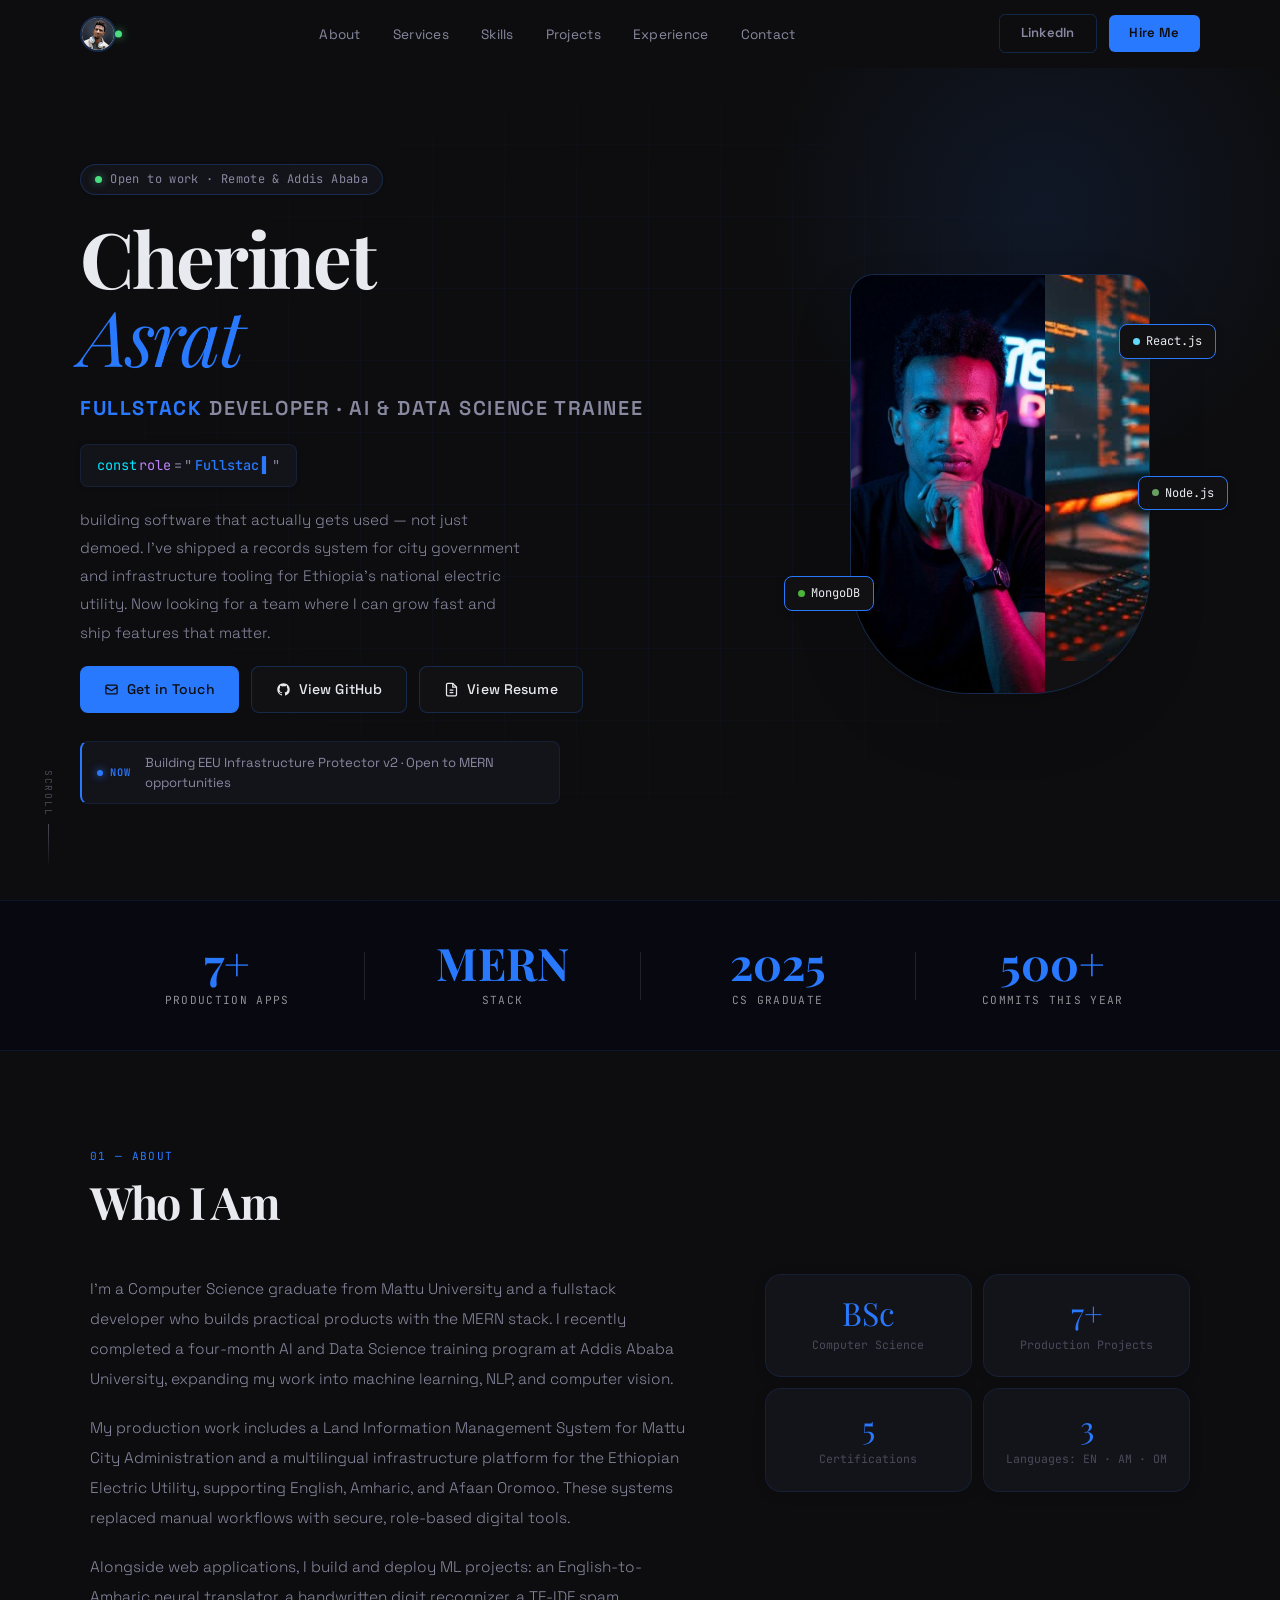
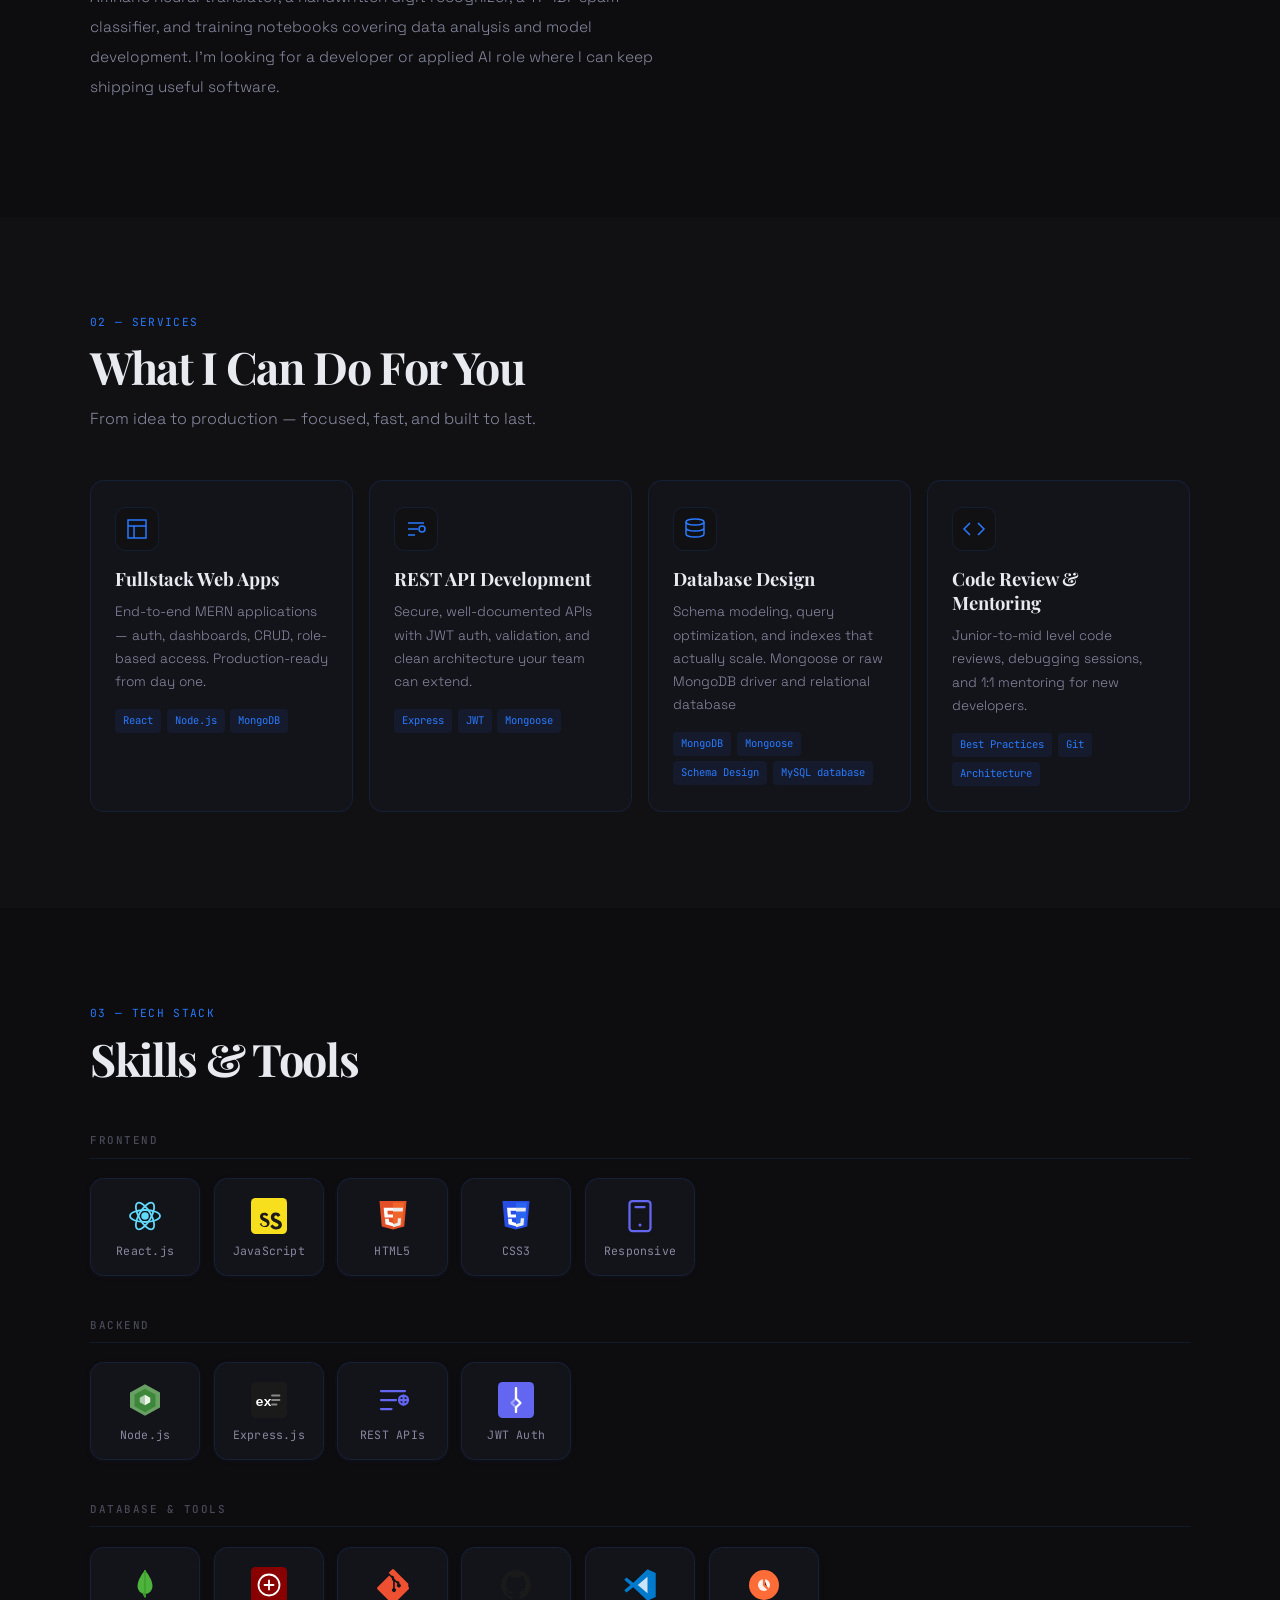
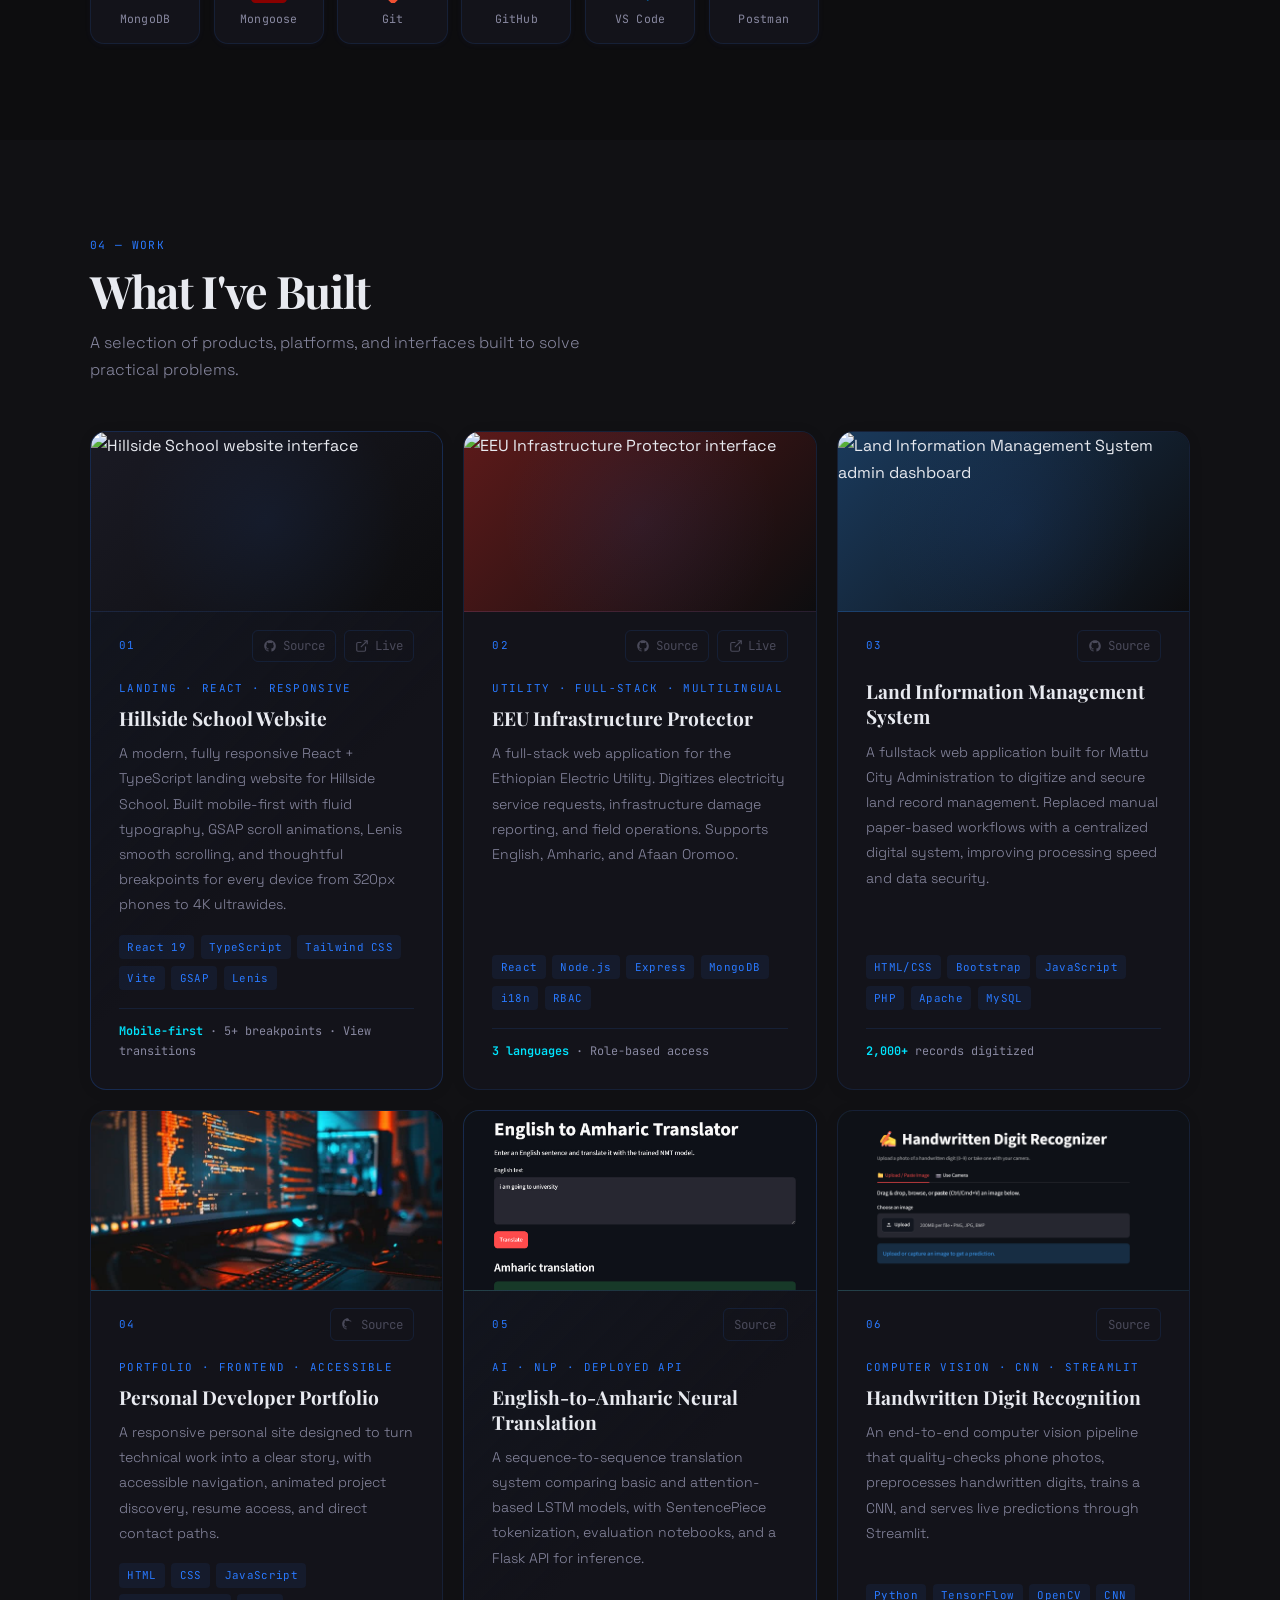
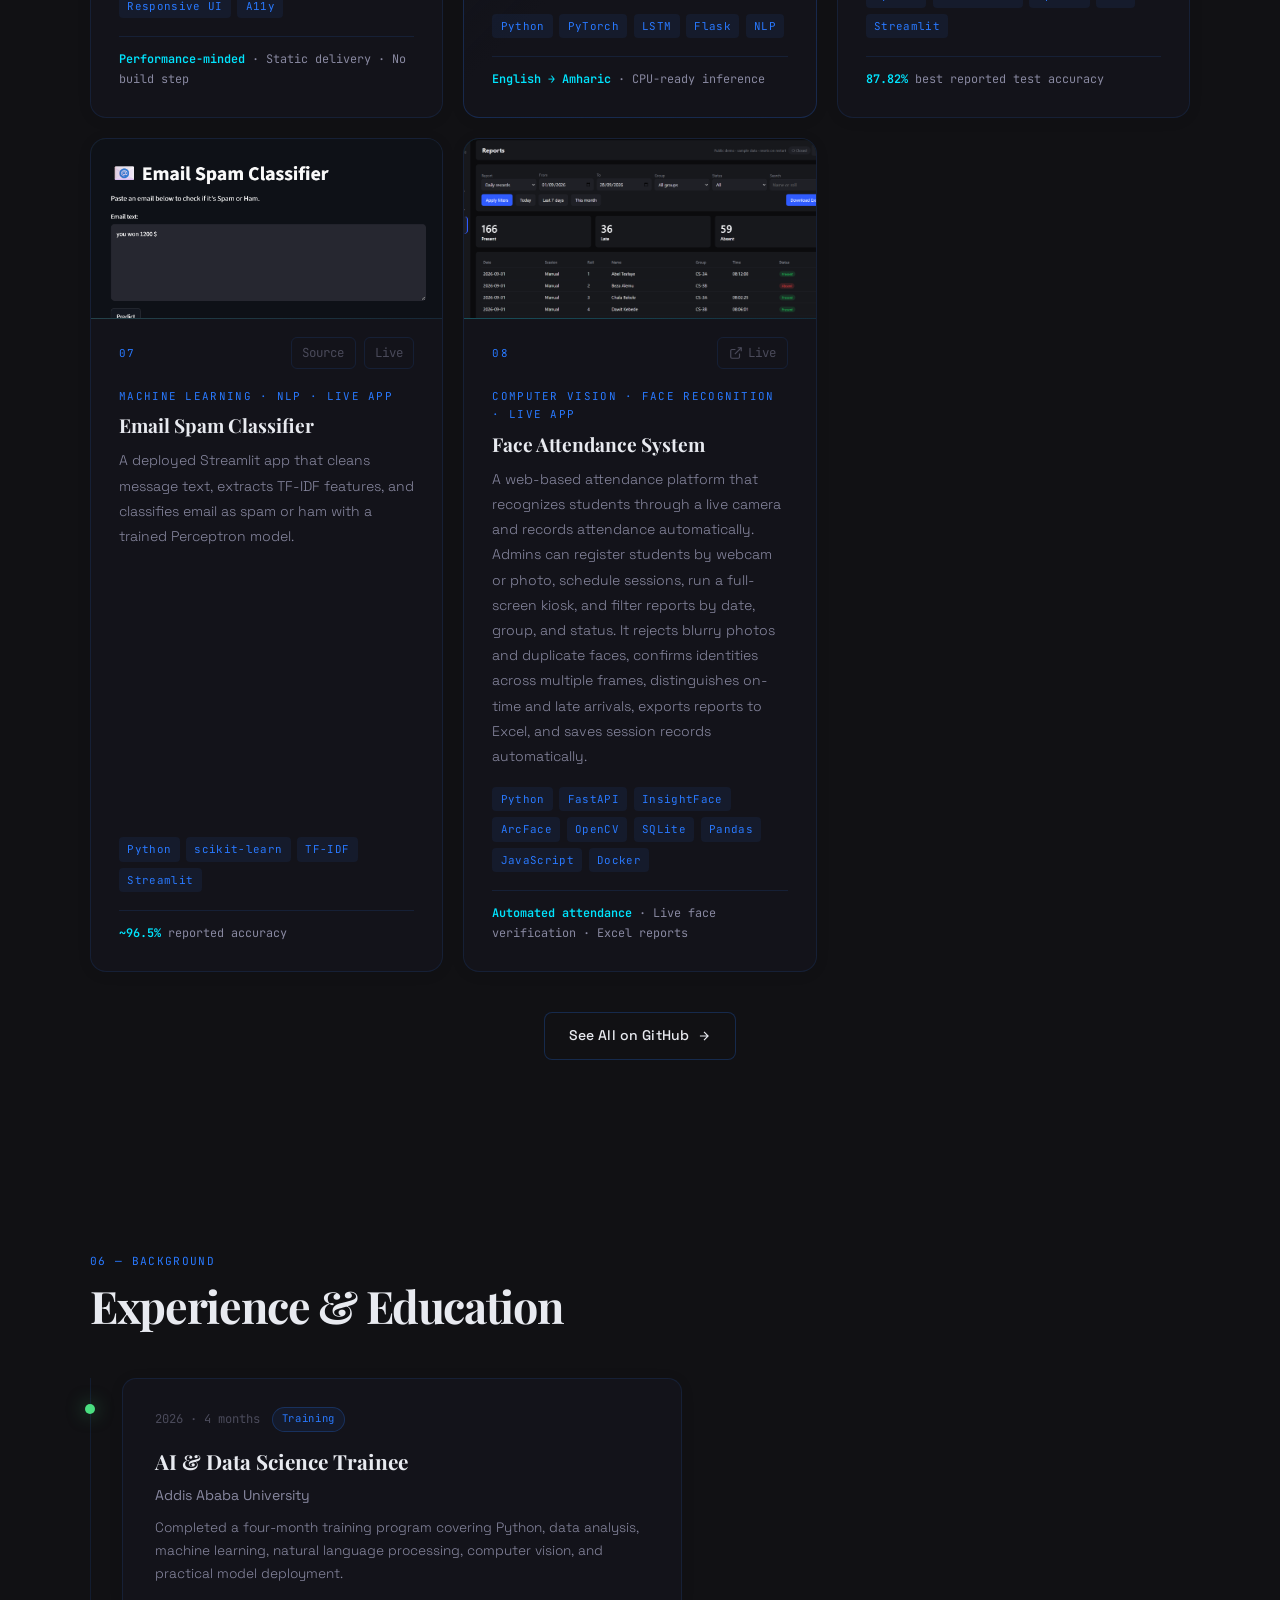
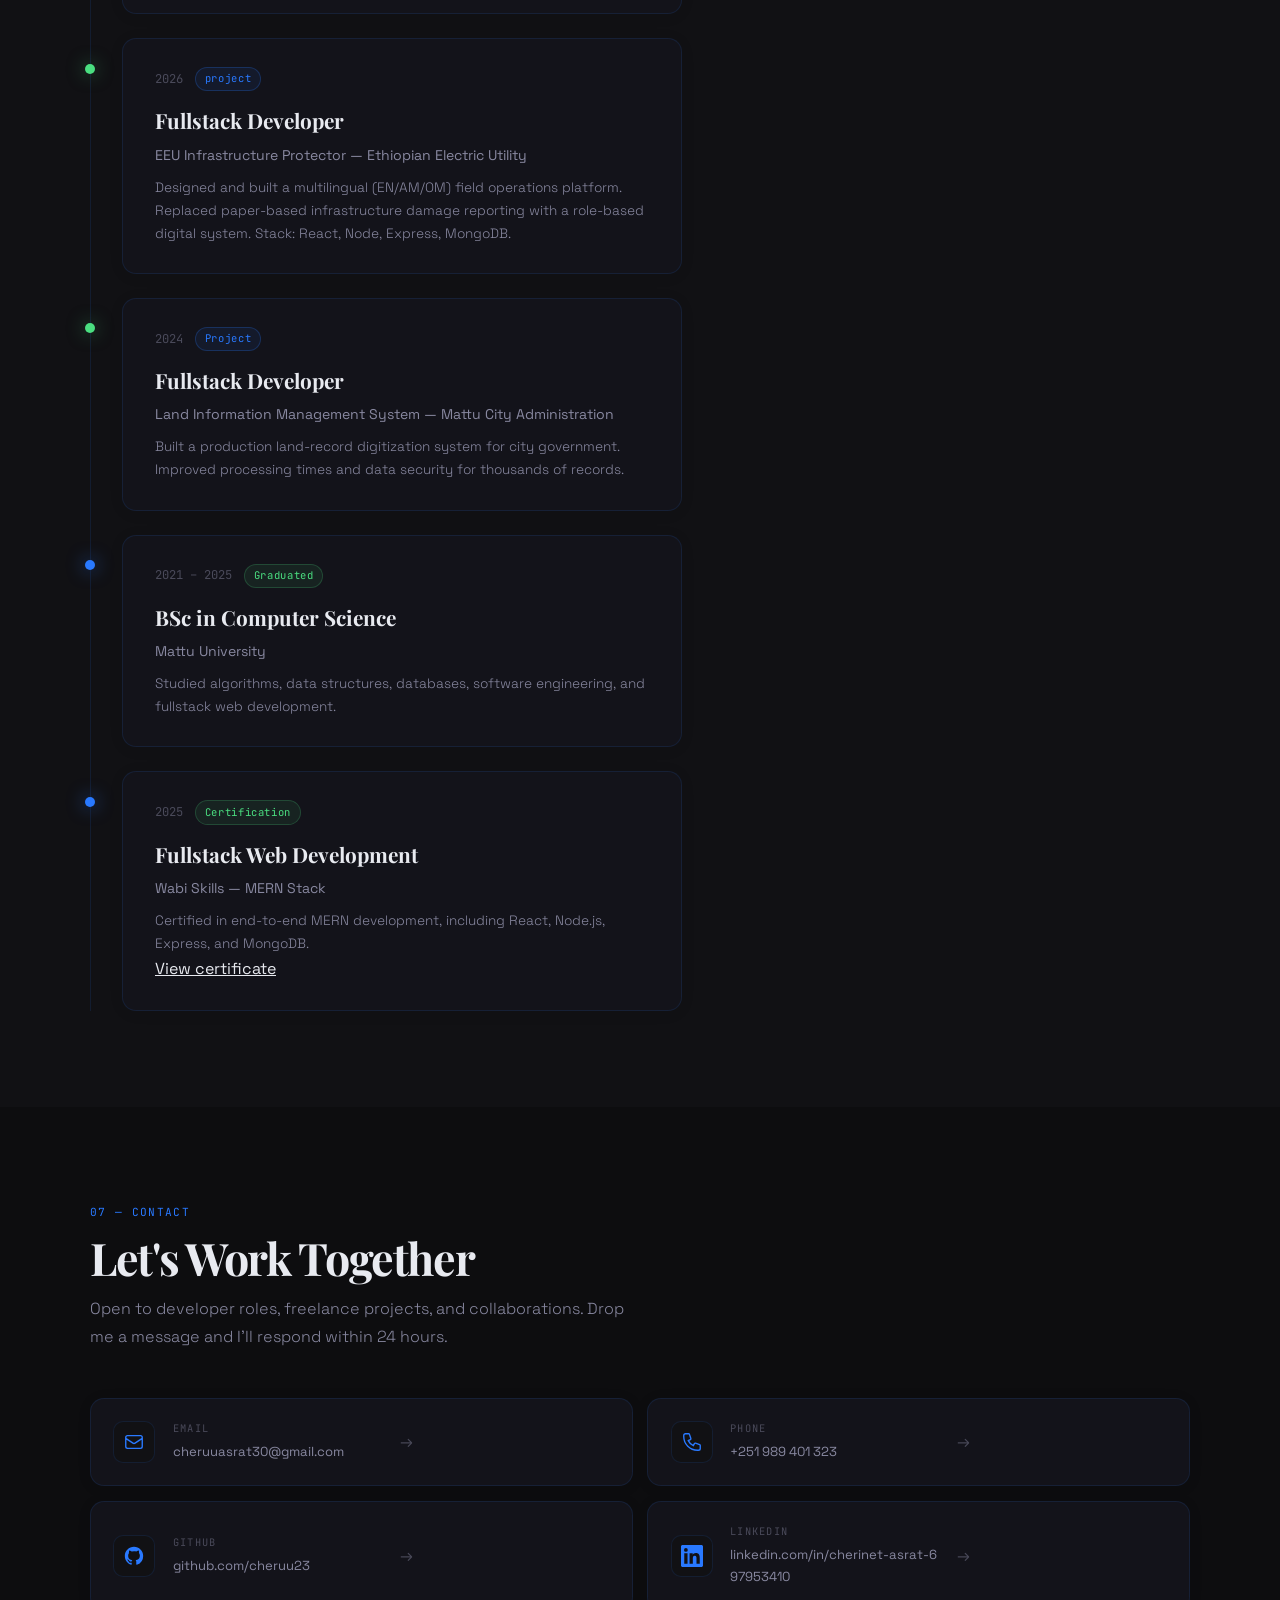
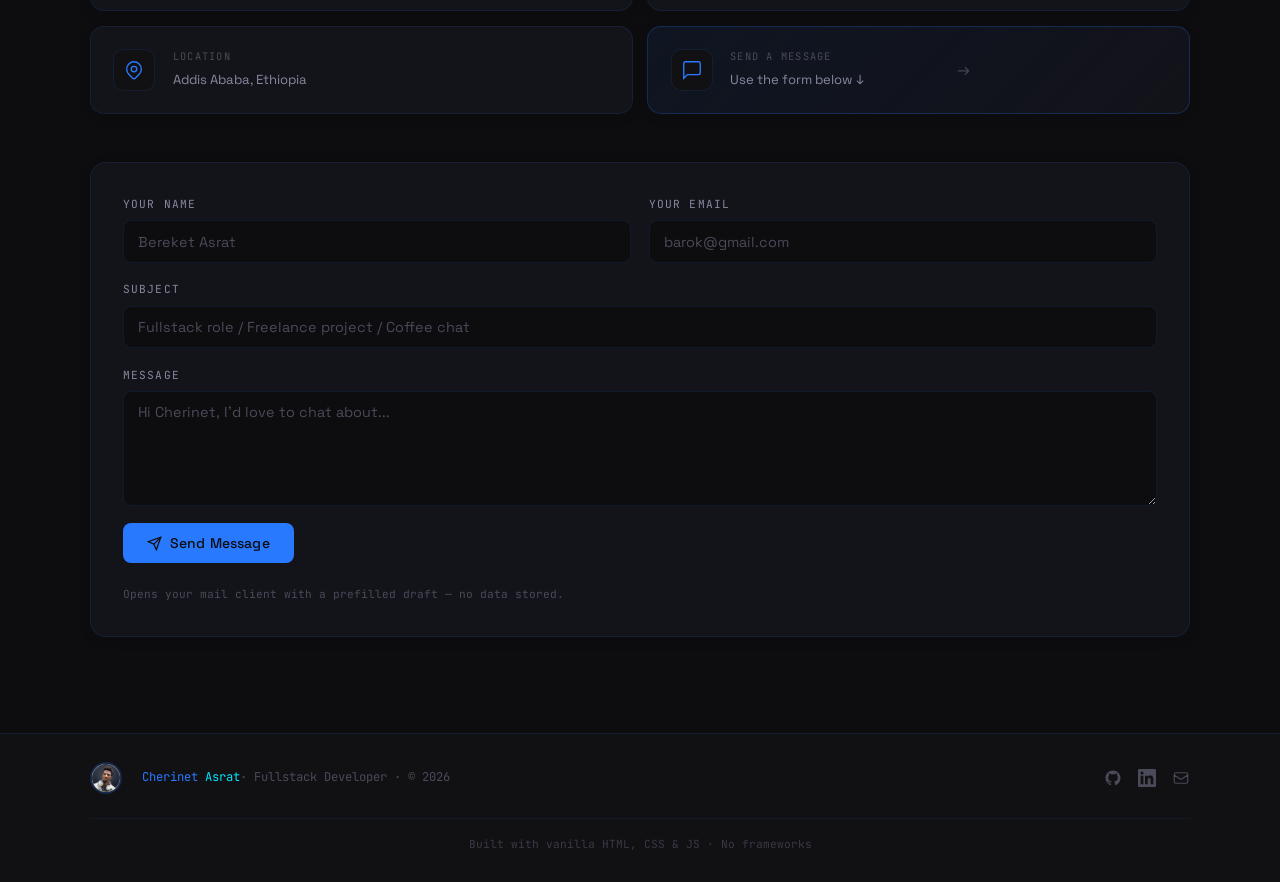
==== commit 4c77adde: "Add face attendance system project" ====
--- a/index.html
+++ b/index.html
@@ -659,6 +659,30 @@
           </div>
           <div class="project-footer"><div class="project-impact"><strong>~96.5%</strong> reported accuracy</div></div>
         </div>
+
+        <div class="project-card">
+          <div class="project-shot project-shot--attendance">
+            <img src="face-atten.png" alt="Face Attendance System dashboard" class="project-shot-img" loading="lazy">
+          </div>
+          <div class="project-header">
+            <div class="project-number">08</div>
+            <div class="project-links">
+              <a href="https://visual-attendance.onrender.com/" target="_blank" rel="noopener" class="project-link">
+                <svg viewBox="0 0 24 24" fill="none" stroke="currentColor" stroke-width="2" width="14" height="14"><path d="M18 13v6a2 2 0 01-2 2H5a2 2 0 01-2-2V8a2 2 0 012-2h6"/><polyline points="15 3 21 3 21 9"/><line x1="10" y1="14" x2="21" y2="3"/></svg>
+                Live
+              </a>
+            </div>
+          </div>
+          <div class="project-body">
+            <span class="project-type">Computer Vision · Face Recognition · Live App</span>
+            <h3>Face Attendance System</h3>
+            <p>A web-based attendance platform that recognizes students through a live camera and records attendance automatically. Admins can register students by webcam or photo, schedule sessions, run a full-screen kiosk, and filter reports by date, group, and status. It rejects blurry photos and duplicate faces, confirms identities across multiple frames, distinguishes on-time and late arrivals, exports reports to Excel, and saves session records automatically.</p>
+          </div>
+          <div class="project-tags">
+            <span class="tag">Python</span><span class="tag">FastAPI</span><span class="tag">InsightFace</span><span class="tag">ArcFace</span><span class="tag">OpenCV</span><span class="tag">SQLite</span><span class="tag">Pandas</span><span class="tag">JavaScript</span><span class="tag">Docker</span>
+          </div>
+          <div class="project-footer"><div class="project-impact"><strong>Automated attendance</strong> · Live face verification · Excel reports</div></div>
+        </div>
         <!-- dynamic projects injected here -->
       </div>
       <div class="projects-cta">
--- a/style.css
+++ b/style.css
@@ -1065,6 +1065,10 @@
 
 .project-shot--ai {
   background: linear-gradient(135deg, #233a31, #0d0d0f);
+}
+
+.project-shot--attendance {
+  background: linear-gradient(135deg, #174943, #0d0d0f);
 }
 
 /* real screenshot image */
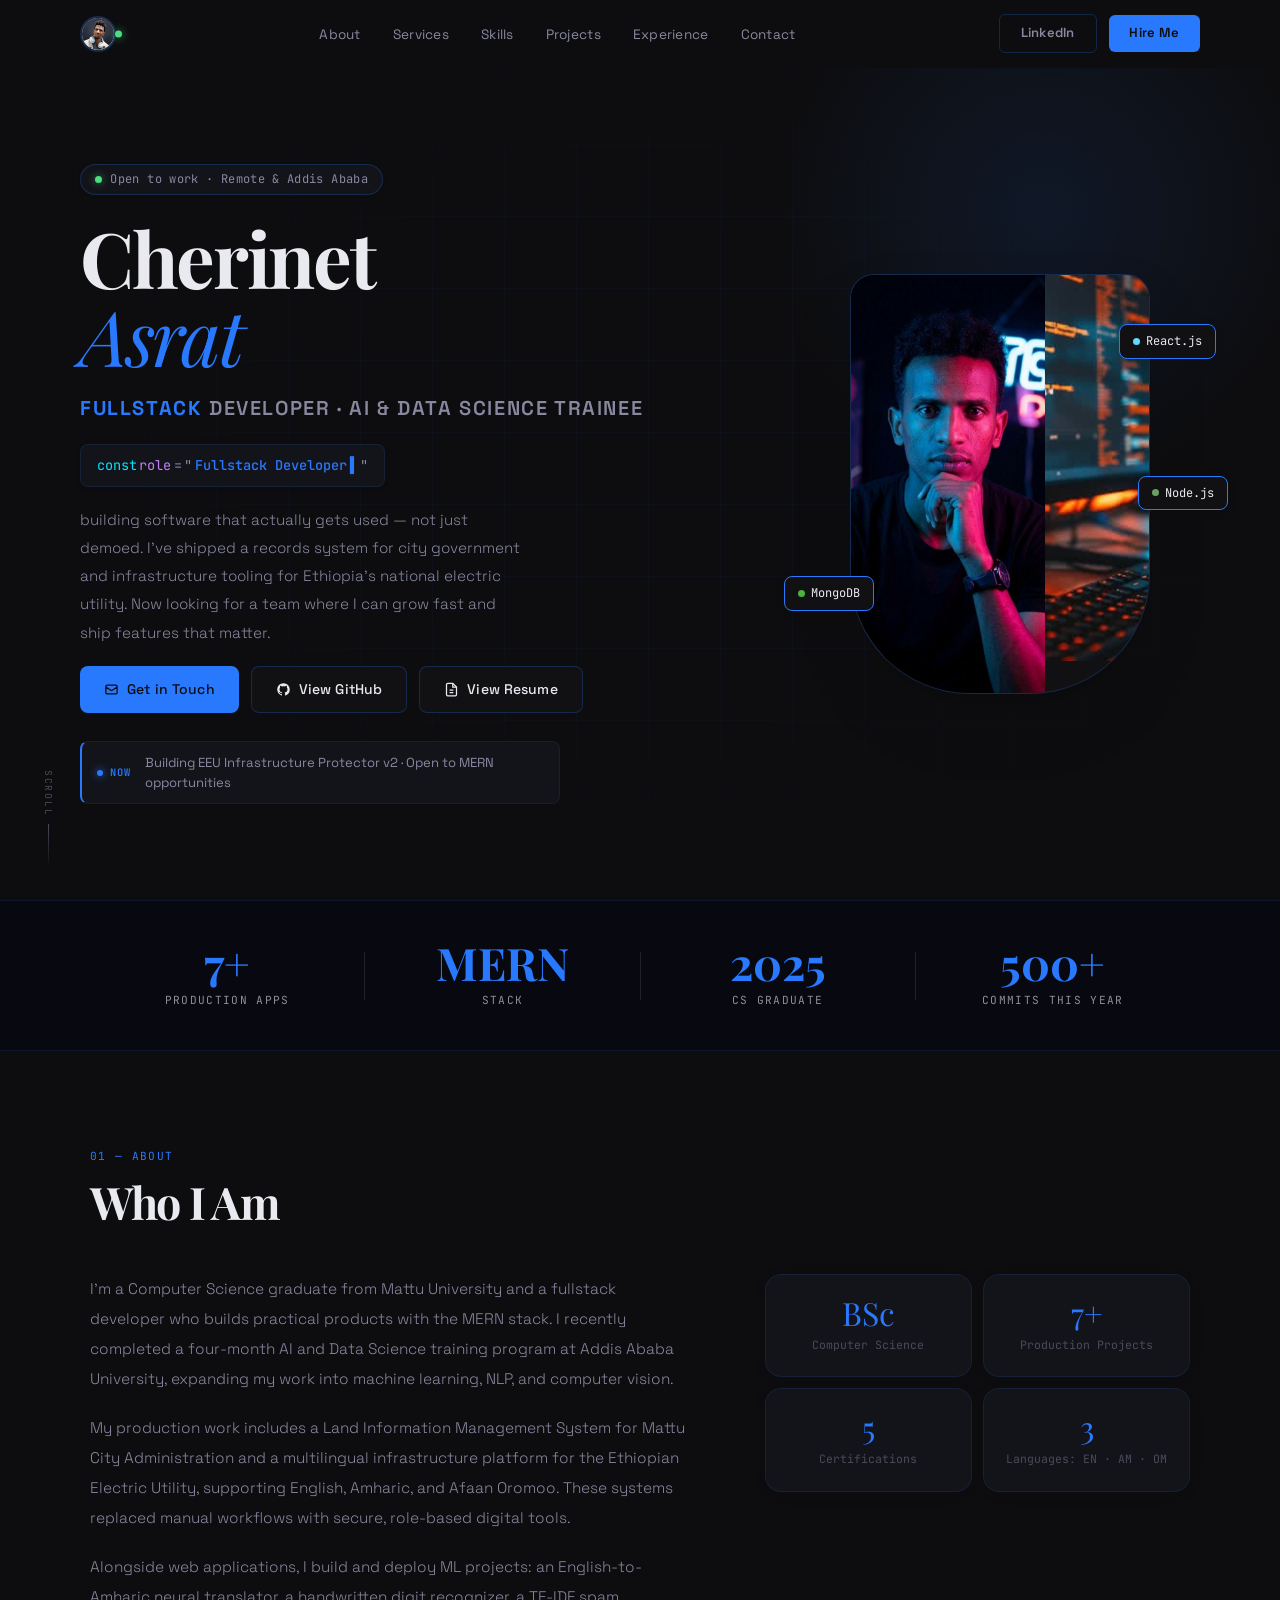
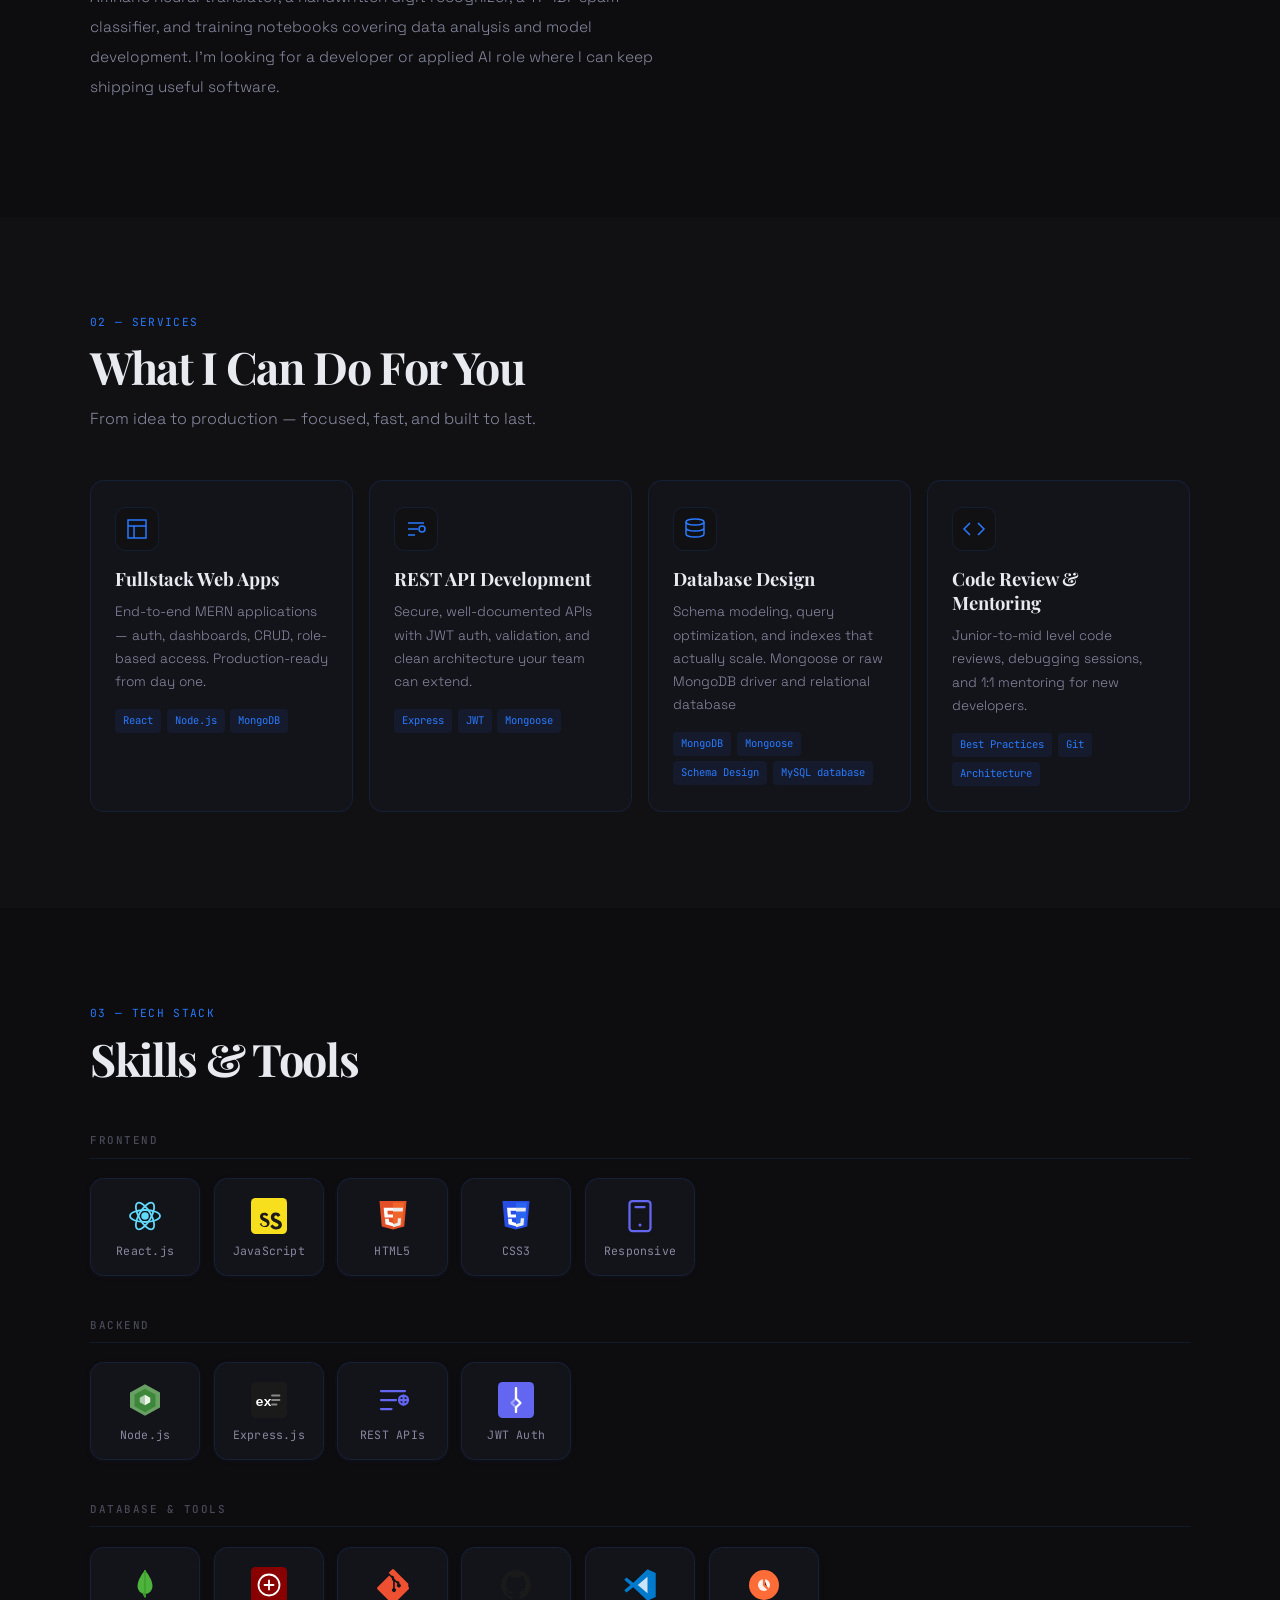
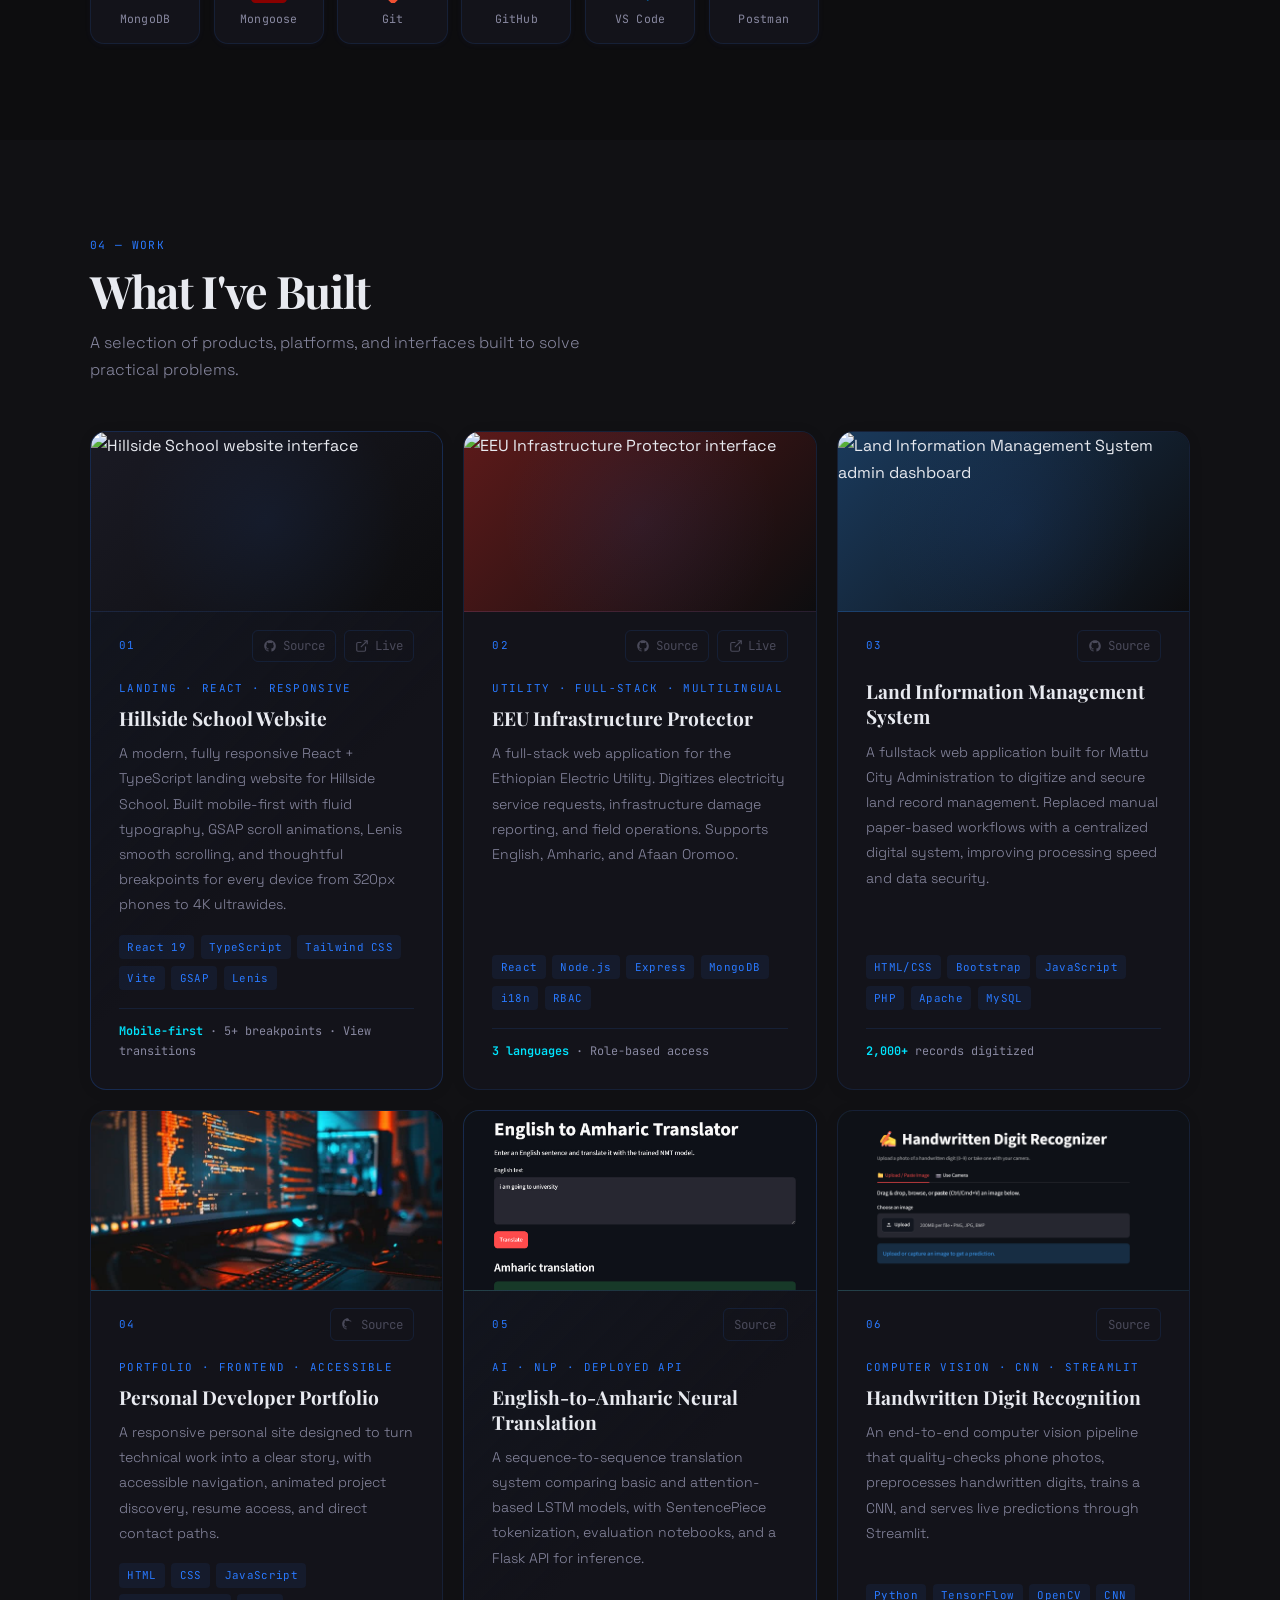
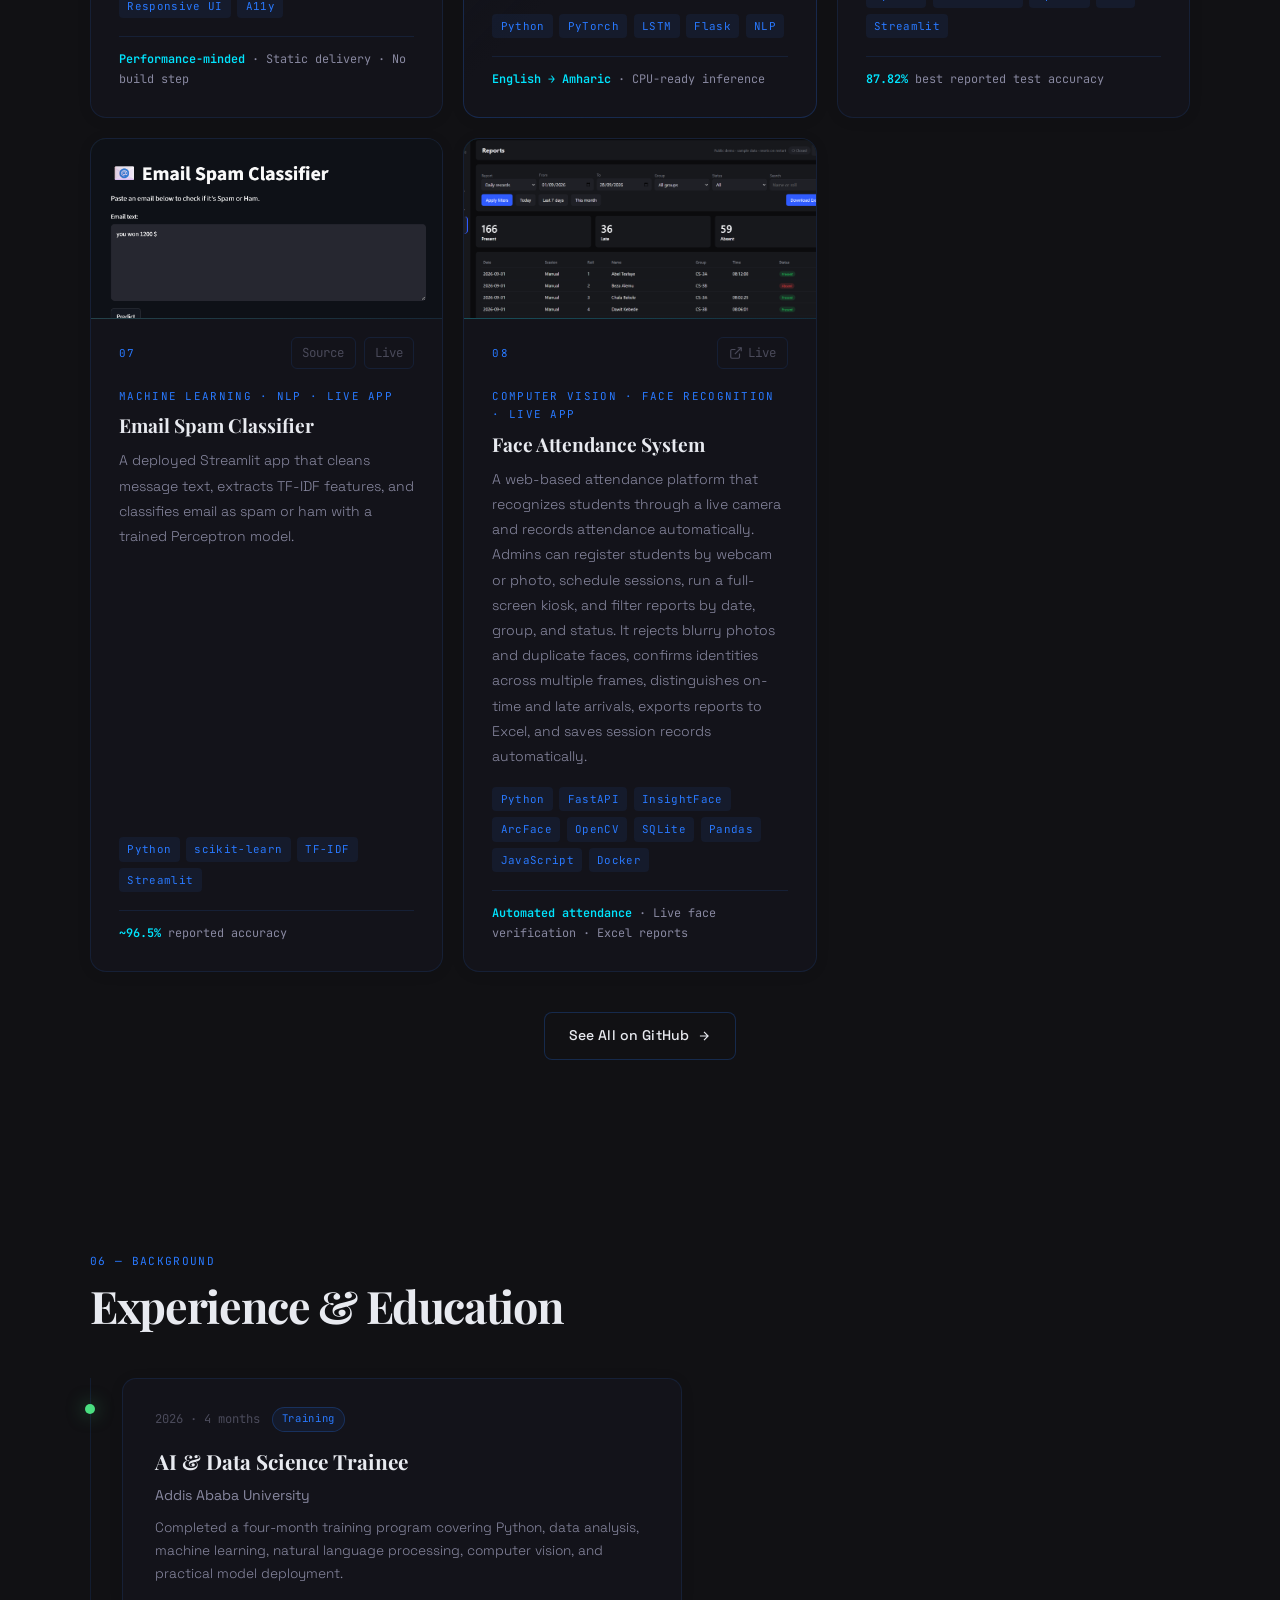
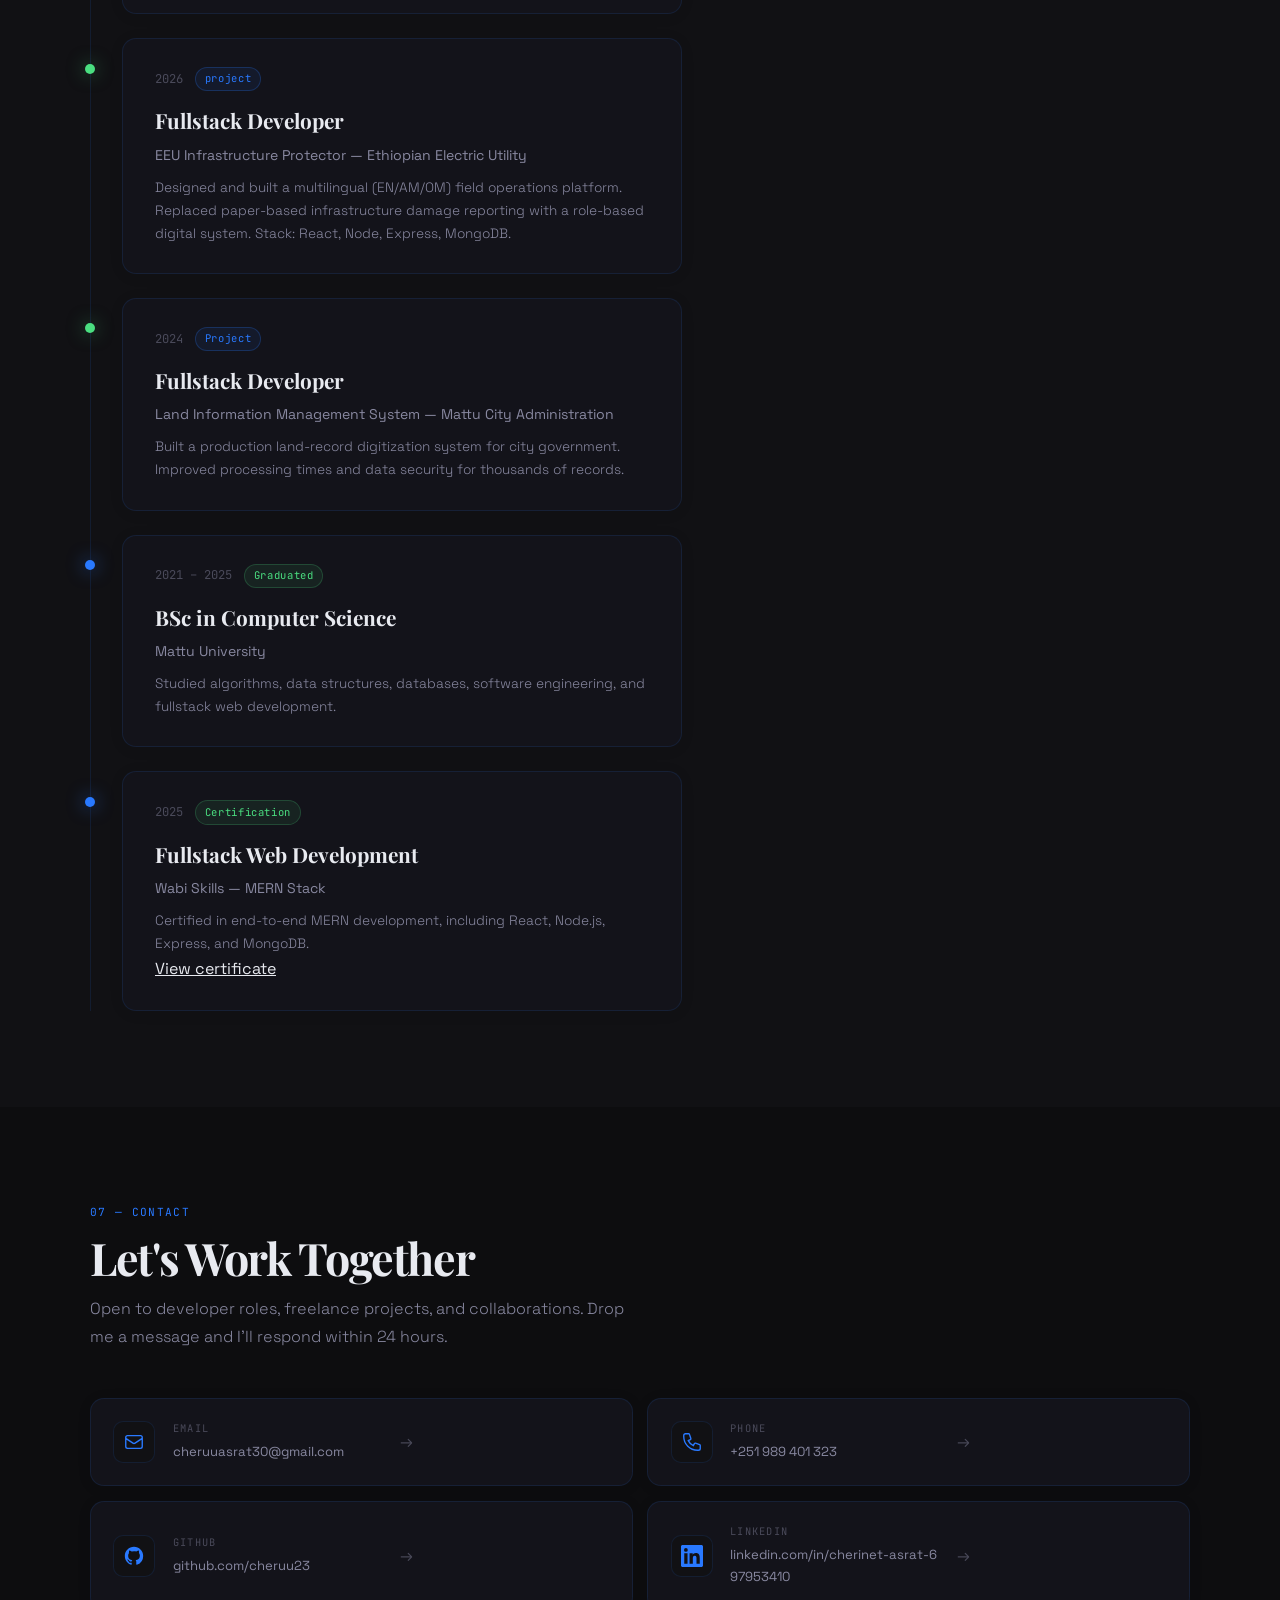
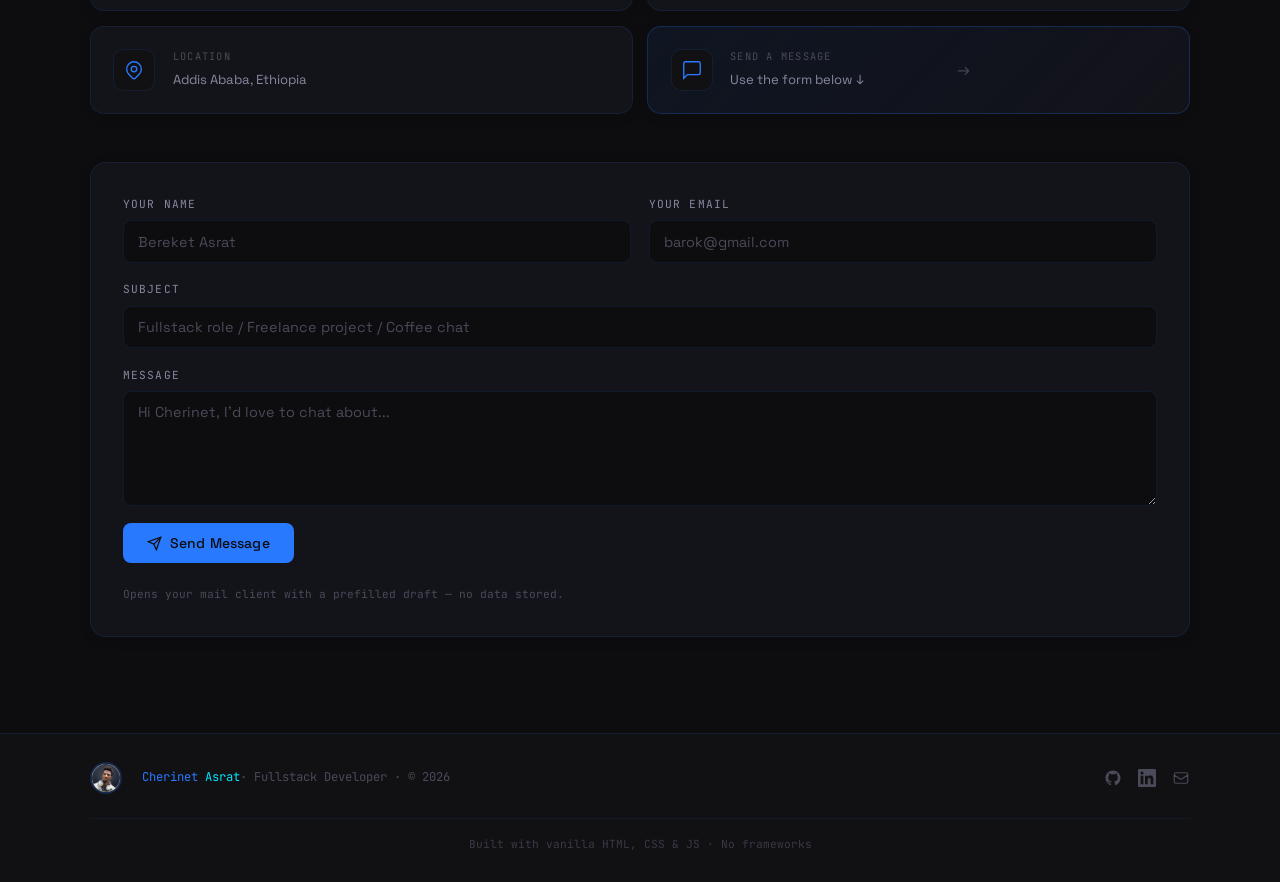
==== commit 2e122555: "Update project link to new URL" ====
--- a/index.html
+++ b/index.html
@@ -667,7 +667,7 @@
           <div class="project-header">
             <div class="project-number">08</div>
             <div class="project-links">
-              <a href="https://visual-attendance.onrender.com/" target="_blank" rel="noopener" class="project-link">
+              <a href="https://visual-attendance-1.onrender.com/" target="_blank" rel="noopener" class="project-link">
                 <svg viewBox="0 0 24 24" fill="none" stroke="currentColor" stroke-width="2" width="14" height="14"><path d="M18 13v6a2 2 0 01-2 2H5a2 2 0 01-2-2V8a2 2 0 012-2h6"/><polyline points="15 3 21 3 21 9"/><line x1="10" y1="14" x2="21" y2="3"/></svg>
                 Live
               </a>
@@ -906,4 +906,4 @@
 
   <script src="script.js"></script>
 </body>
-</html>+</html>
